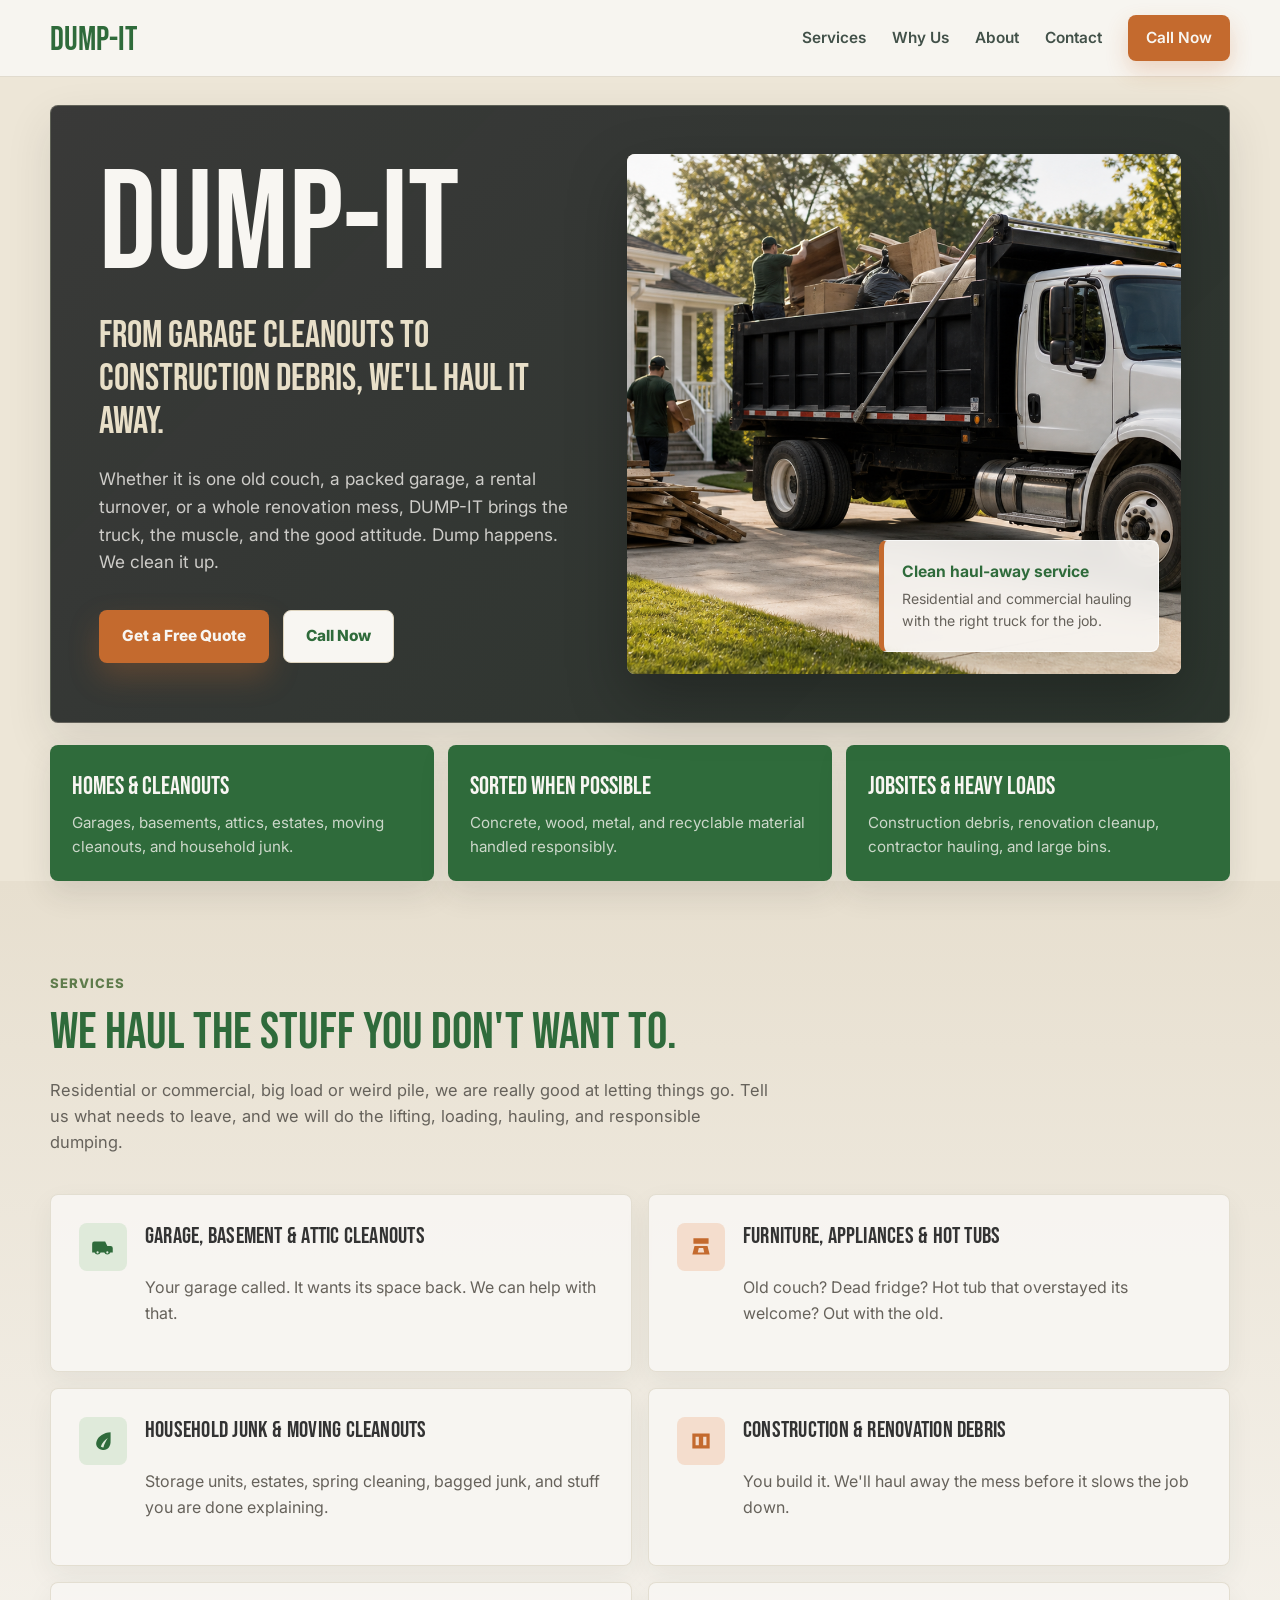
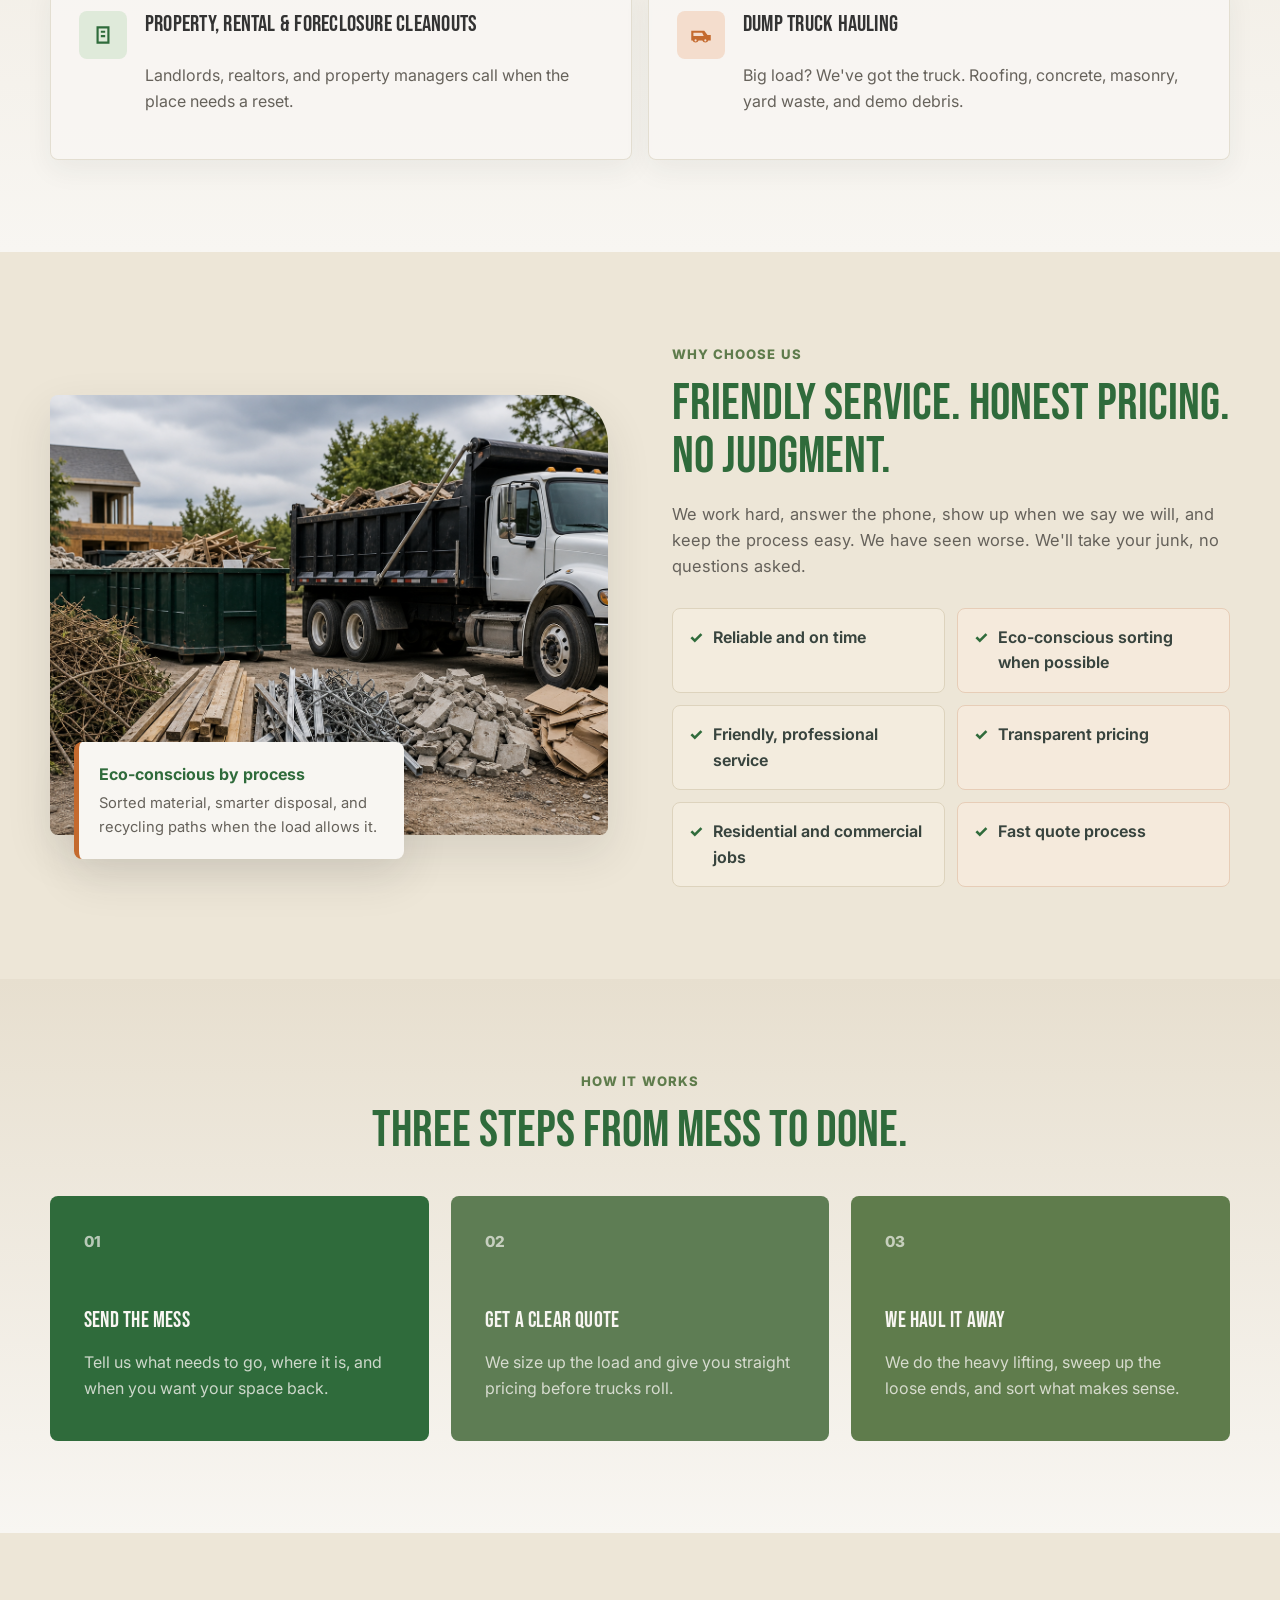
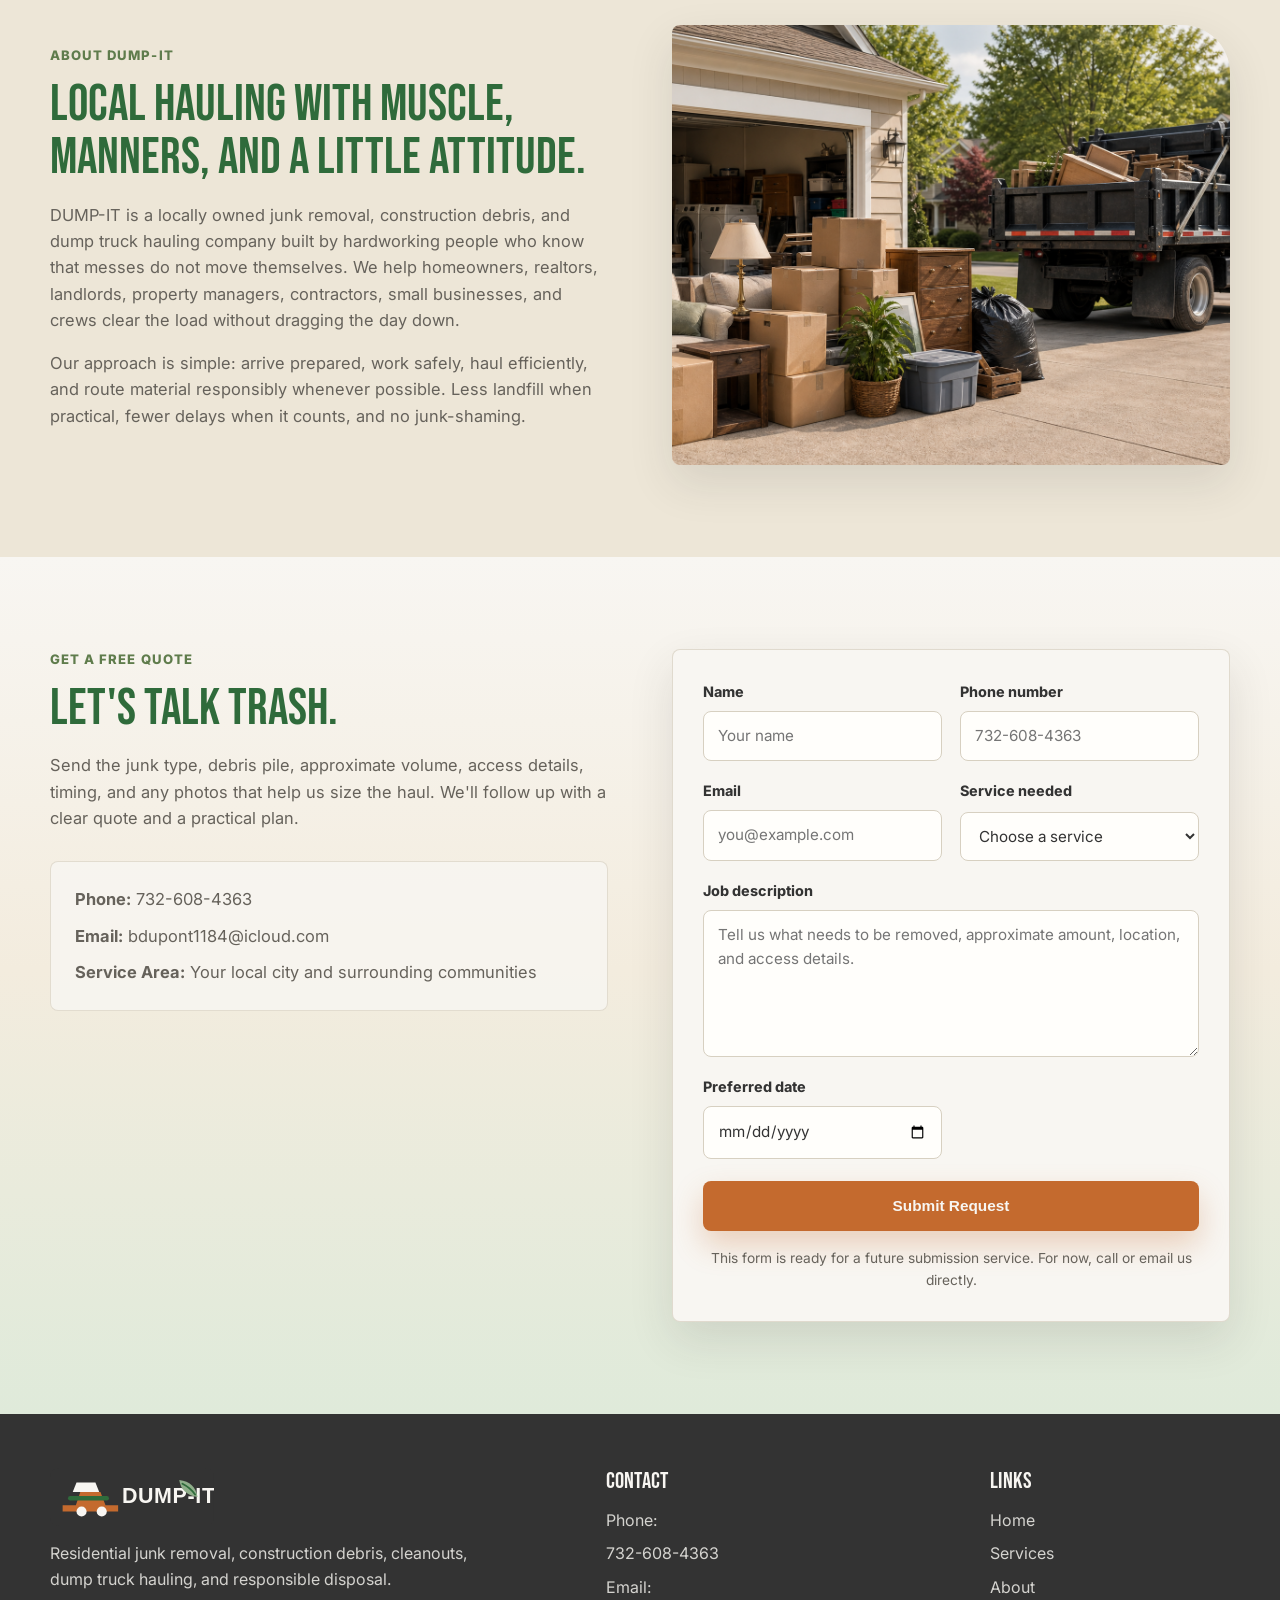
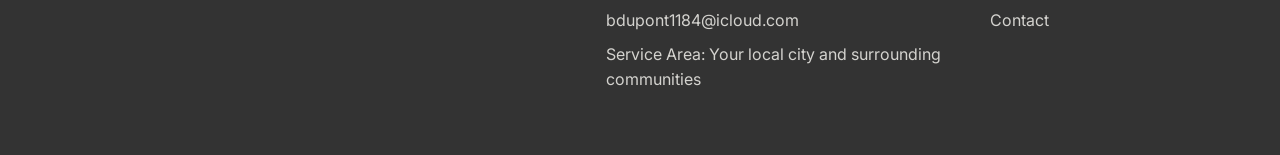
==== index.html @ 8272023e "Balance residential and contractor junk hauling" ====
<!DOCTYPE html>
<html lang="en">
  <head>
    <meta charset="UTF-8" />
    <meta name="viewport" content="width=device-width, initial-scale=1.0" />
    <meta
      name="description"
      content="DUMP-IT provides junk removal, construction debris hauling, demolition cleanup, dump truck service, large-bin support, and responsible disposal."
    />
    <title>DUMP-IT! | Junk Removal & Dump Truck Hauling</title>
    <link rel="preconnect" href="https://fonts.googleapis.com" />
    <link rel="preconnect" href="https://fonts.gstatic.com" crossorigin />
    <link
      href="https://fonts.googleapis.com/css2?family=Bebas+Neue&family=Inter:wght@400;500;600;700;800&display=swap"
      rel="stylesheet"
    />
    <link rel="stylesheet" href="styles.css" />
  </head>
  <body>
    <header class="site-header" id="home">
      <nav class="nav" aria-label="Primary navigation">
        <a class="brand" href="#home" aria-label="DUMP-IT home">
          <span>DUMP-IT</span>
        </a>

        <button class="nav-toggle" type="button" aria-label="Open menu" aria-expanded="false">
          <span></span>
          <span></span>
          <span></span>
        </button>

        <div class="nav-links" data-nav-links>
          <a href="#services">Services</a>
          <a href="#why-us">Why Us</a>
          <a href="#about">About</a>
          <a href="#contact">Contact</a>
          <a class="nav-call" href="tel:+17326084363">Call Now</a>
        </div>
      </nav>
    </header>

    <main>
      <section class="hero section-shell">
        <div class="hero-content">
          <h1>DUMP-IT</h1>
          <p class="hero-tagline">From garage cleanouts to construction debris, we'll haul it away.</p>
          <p class="hero-copy">
            Whether it is one old couch, a packed garage, a rental turnover, or a
            whole renovation mess, DUMP-IT brings the truck, the muscle, and the
            good attitude. Dump happens. We clean it up.
          </p>
          <div class="hero-actions" aria-label="Primary actions">
            <a class="button button-primary" href="#contact">Get a Free Quote</a>
            <a class="button button-secondary" href="tel:+17326084363">Call Now</a>
          </div>
        </div>

        <div class="hero-media" aria-label="DUMP-IT hauling service image">
          <img src="assets/hero-dump-truck.png" alt="Clean dump truck ready for local hauling service" />
          <div class="hero-note">
            <strong>Clean haul-away service</strong>
            <span>Residential and commercial hauling with the right truck for the job.</span>
          </div>
        </div>
      </section>

      <section class="contractor-strip" aria-label="Contractor-focused service highlights">
        <div class="section-shell contractor-grid">
          <div>
            <strong>Homes & cleanouts</strong>
            <span>Garages, basements, attics, estates, moving cleanouts, and household junk.</span>
          </div>
          <div>
            <strong>Sorted when possible</strong>
            <span>Concrete, wood, metal, and recyclable material handled responsibly.</span>
          </div>
          <div>
            <strong>Jobsites & heavy loads</strong>
            <span>Construction debris, renovation cleanup, contractor hauling, and large bins.</span>
          </div>
        </div>
      </section>

      <section class="section section-services" id="services">
        <div class="section-shell">
          <div class="section-heading">
            <span class="section-label">Services</span>
            <h2>We haul the stuff you don't want to.</h2>
            <p>
              Residential or commercial, big load or weird pile, we are really good
              at letting things go. Tell us what needs to leave, and we will do the
              lifting, loading, hauling, and responsible dumping.
            </p>
          </div>

          <div class="service-grid">
            <article class="service-card">
              <span class="icon-wrap" aria-hidden="true">
                <svg viewBox="0 0 24 24"><path d="M4 7h10l2 4h3a2 2 0 0 1 2 2v4h-2.2a3 3 0 0 1-5.6 0H9.8a3 3 0 0 1-5.6 0H2V9a2 2 0 0 1 2-2Zm2 10a1 1 0 1 0 2 0 1 1 0 0 0-2 0Zm9 0a1 1 0 1 0 2 0 1 1 0 0 0-2 0Z"/></svg>
              </span>
              <h3>Garage, Basement & Attic Cleanouts</h3>
              <p>Your garage called. It wants its space back. We can help with that.</p>
            </article>

            <article class="service-card">
              <span class="icon-wrap" aria-hidden="true">
                <svg viewBox="0 0 24 24"><path d="M5 4h14v5H5V4Zm1 7h12l2 8H4l2-8Zm4 2-1 4h6l-1-4h-4Z"/></svg>
              </span>
              <h3>Furniture, Appliances & Hot Tubs</h3>
              <p>Old couch? Dead fridge? Hot tub that overstayed its welcome? Out with the old.</p>
            </article>

            <article class="service-card">
              <span class="icon-wrap" aria-hidden="true">
                <svg viewBox="0 0 24 24"><path d="M19 4c-6.5.4-11 3.4-12.9 8.2C4.8 15.6 6.8 19 10.6 20c5.1 1.3 8.7-2.3 8.4-8.2-.1-2.7.2-5.2 0-7.8Zm-9 13c1.2-3.2 3.3-5.8 6.5-7.8-1.9 2.8-3.4 5.7-4.1 8.7-.9 0-1.7-.3-2.4-.9Z"/></svg>
              </span>
              <h3>Household Junk & Moving Cleanouts</h3>
              <p>Storage units, estates, spring cleaning, bagged junk, and stuff you are done explaining.</p>
            </article>

            <article class="service-card">
              <span class="icon-wrap" aria-hidden="true">
                <svg viewBox="0 0 24 24"><path d="M4 5h16v14H4V5Zm3 3v8h3V8H7Zm7 0v8h3V8h-3Z"/></svg>
              </span>
              <h3>Construction & Renovation Debris</h3>
              <p>You build it. We'll haul away the mess before it slows the job down.</p>
            </article>

            <article class="service-card">
              <span class="icon-wrap" aria-hidden="true">
                <svg viewBox="0 0 24 24"><path d="M6 4h12v16H6V4Zm2 2v12h8V6H8Zm2 2h4v2h-4V8Zm0 4h4v2h-4v-2Z"/></svg>
              </span>
              <h3>Property, Rental & Foreclosure Cleanouts</h3>
              <p>Landlords, realtors, and property managers call when the place needs a reset.</p>
            </article>

            <article class="service-card">
              <span class="icon-wrap" aria-hidden="true">
                <svg viewBox="0 0 24 24"><path d="M3 8h12l3 4h3v5h-2.2a3 3 0 0 1-5.6 0H9.8a3 3 0 0 1-5.6 0H3V8Zm3 9a1 1 0 1 0 2 0 1 1 0 0 0-2 0Zm9 0a1 1 0 1 0 2 0 1 1 0 0 0-2 0ZM5 10v3h9.5l-1.4-3H5Z"/></svg>
              </span>
              <h3>Dump Truck Hauling</h3>
              <p>Big load? We've got the truck. Roofing, concrete, masonry, yard waste, and demo debris.</p>
            </article>
          </div>
        </div>
      </section>

      <section class="section section-split" id="why-us">
        <div class="section-shell split-grid">
          <div class="image-stack">
            <img src="assets/eco-hauling.png" alt="Sorted junk and construction debris ready for responsible hauling" />
            <div class="stack-card">
              <strong>Eco-conscious by process</strong>
              <span>Sorted material, smarter disposal, and recycling paths when the load allows it.</span>
            </div>
          </div>

          <div class="split-content">
            <span class="section-label">Why Choose Us</span>
            <h2>Friendly service. Honest pricing. No judgment.</h2>
            <p>
              We work hard, answer the phone, show up when we say we will, and
              keep the process easy. We have seen worse. We'll take your junk,
              no questions asked.
            </p>
            <div class="benefit-list">
              <div><span aria-hidden="true">&#10003;</span> Reliable and on time</div>
              <div><span aria-hidden="true">&#10003;</span> Eco-conscious sorting when possible</div>
              <div><span aria-hidden="true">&#10003;</span> Friendly, professional service</div>
              <div><span aria-hidden="true">&#10003;</span> Transparent pricing</div>
              <div><span aria-hidden="true">&#10003;</span> Residential and commercial jobs</div>
              <div><span aria-hidden="true">&#10003;</span> Fast quote process</div>
            </div>
          </div>
        </div>
      </section>

      <section class="section section-process">
        <div class="section-shell">
          <div class="section-heading compact">
            <span class="section-label">How It Works</span>
            <h2>Three steps from mess to done.</h2>
          </div>

          <div class="process-grid">
            <article class="process-step">
              <span>01</span>
              <h3>Send the mess</h3>
              <p>Tell us what needs to go, where it is, and when you want your space back.</p>
            </article>
            <article class="process-step">
              <span>02</span>
              <h3>Get a clear quote</h3>
              <p>We size up the load and give you straight pricing before trucks roll.</p>
            </article>
            <article class="process-step">
              <span>03</span>
              <h3>We haul it away</h3>
              <p>We do the heavy lifting, sweep up the loose ends, and sort what makes sense.</p>
            </article>
          </div>
        </div>
      </section>

      <section class="section section-about" id="about">
        <div class="section-shell about-grid">
          <div class="about-copy">
            <span class="section-label">About DUMP-IT</span>
            <h2>Local hauling with muscle, manners, and a little attitude.</h2>
            <p>
              DUMP-IT is a locally owned junk removal, construction debris, and
              dump truck hauling company built by hardworking people who know that
              messes do not move themselves. We help homeowners, realtors, landlords,
              property managers, contractors, small businesses, and crews clear the
              load without dragging the day down.
            </p>
            <p>
              Our approach is simple: arrive prepared, work safely, haul efficiently,
              and route material responsibly whenever possible. Less landfill when
              practical, fewer delays when it counts, and no junk-shaming.
            </p>
          </div>
          <div class="about-media">
            <img src="assets/cleanout-service.png" alt="Large bins and a dump truck staged for cleanout hauling" />
          </div>
        </div>
      </section>

      <section class="section section-contact" id="contact">
        <div class="section-shell contact-grid">
          <div class="contact-intro">
            <span class="section-label">Get a Free Quote</span>
            <h2>Let's talk trash.</h2>
            <p>
              Send the junk type, debris pile, approximate volume, access details,
              timing, and any photos that help us size the haul. We'll follow up
              with a clear quote and a practical plan.
            </p>
            <div class="contact-details">
              <p><strong>Phone:</strong> <a href="tel:+17326084363">732-608-4363</a></p>
              <p><strong>Email:</strong> <a href="mailto:bdupont1184@icloud.com">bdupont1184@icloud.com</a></p>
              <p><strong>Service Area:</strong> Your local city and surrounding communities</p>
            </div>
          </div>

          <form class="quote-form" action="#" method="post">
            <div class="form-row">
              <label for="name">Name</label>
              <input id="name" name="name" type="text" placeholder="Your name" required />
            </div>
            <div class="form-row">
              <label for="phone">Phone number</label>
              <input id="phone" name="phone" type="tel" placeholder="732-608-4363" required />
            </div>
            <div class="form-row">
              <label for="email">Email</label>
              <input id="email" name="email" type="email" placeholder="you@example.com" />
            </div>
            <div class="form-row">
              <label for="service">Service needed</label>
              <select id="service" name="service" required>
                <option value="">Choose a service</option>
                <option>Garage, Basement & Attic Cleanouts</option>
                <option>Furniture, Appliance & Hot Tub Removal</option>
                <option>General Household Junk</option>
                <option>Construction Debris Hauling</option>
                <option>Demolition Debris</option>
                <option>Property or Rental Cleanout</option>
                <option>Yard Waste Removal</option>
                <option>Dump Truck Hauling</option>
              </select>
            </div>
            <div class="form-row full">
              <label for="description">Job description</label>
              <textarea
                id="description"
                name="description"
                rows="5"
                placeholder="Tell us what needs to be removed, approximate amount, location, and access details."
              ></textarea>
            </div>
            <div class="form-row">
              <label for="date">Preferred date</label>
              <input id="date" name="date" type="date" />
            </div>
            <button class="button button-primary form-submit" type="submit">Submit Request</button>
            <p class="form-note">This form is ready for a future submission service. For now, call or email us directly.</p>
          </form>
        </div>
      </section>
    </main>

    <footer class="footer">
      <div class="section-shell footer-grid">
        <div>
          <a class="brand footer-brand" href="#home">
            <img class="brand-logo" src="assets/dump-it-logo.svg" alt="DUMP-IT" />
          </a>
          <p>Residential junk removal, construction debris, cleanouts, dump truck hauling, and responsible disposal.</p>
        </div>
        <div>
          <h3>Contact</h3>
          <p>Phone: <a href="tel:+17326084363">732-608-4363</a></p>
          <p>Email: <a href="mailto:bdupont1184@icloud.com">bdupont1184@icloud.com</a></p>
          <p>Service Area: Your local city and surrounding communities</p>
        </div>
        <div>
          <h3>Links</h3>
          <a href="#home">Home</a>
          <a href="#services">Services</a>
          <a href="#about">About</a>
          <a href="#contact">Contact</a>
        </div>
      </div>
    </footer>

    <script src="script.js"></script>
  </body>
</html>
---- styles.css ----
:root {
  --forest: #2F6B3B;
  --sage: #8FAE8A;
  --sage-soft: #dfeada;
  --moss: #5f7c4c;
  --sand: #E8DFC8;
  --sand-soft: #f3ecde;
  --cream: #F8F6F2;
  --orange: #C46A2E;
  --orange-dark: #9f4f1f;
  --charcoal: #333333;
  --muted: #66625b;
  --line: #ddd3bd;
  --shadow: 0 18px 45px rgba(51, 51, 51, 0.12);
  --radius: 8px;
  --max-width: 1180px;
}

* {
  box-sizing: border-box;
}

html {
  scroll-behavior: smooth;
}

body {
  margin: 0;
  color: var(--charcoal);
  background: #ede6d7;
  font-family: "Inter", Arial, sans-serif;
  line-height: 1.6;
  overflow-x: hidden;
}

img {
  display: block;
  max-width: 100%;
}

a {
  color: inherit;
  text-decoration: none;
}

.site-header {
  position: sticky;
  top: 0;
  z-index: 20;
  background: rgba(248, 246, 242, 0.94);
  border-bottom: 1px solid rgba(222, 216, 202, 0.9);
  backdrop-filter: blur(16px);
}

.nav,
.section-shell {
  width: min(var(--max-width), calc(100% - 40px));
  margin: 0 auto;
}

.nav {
  min-height: 76px;
  display: flex;
  align-items: center;
  justify-content: space-between;
  gap: 24px;
}

.brand {
  display: inline-flex;
  align-items: center;
  gap: 10px;
  color: var(--forest);
  font-family: "Bebas Neue", "Arial Narrow", Arial, sans-serif;
  font-size: 2.15rem;
  font-weight: 400;
  letter-spacing: 0;
}

.brand span {
  display: inline-block;
  padding-top: 3px;
}

.brand-logo {
  width: 152px;
  height: auto;
  display: block;
  filter: drop-shadow(0 10px 18px rgba(31, 75, 53, 0.16));
}

.nav-links {
  display: flex;
  align-items: center;
  gap: 26px;
  color: #425149;
  font-size: 0.96rem;
  font-weight: 600;
}

.nav-links a {
  transition: color 180ms ease;
}

.nav-links a:hover {
  color: var(--forest);
}

.nav-call {
  padding: 11px 18px;
  color: var(--cream) !important;
  background: var(--orange);
  border-radius: var(--radius);
  box-shadow: 0 10px 22px rgba(196, 106, 46, 0.24);
}

.nav-toggle {
  display: none;
  width: 42px;
  height: 42px;
  border: 1px solid var(--line);
  border-radius: var(--radius);
  background: var(--cream);
}

.nav-toggle span {
  display: block;
  width: 18px;
  height: 2px;
  margin: 4px auto;
  background: var(--forest);
}

.hero {
  display: grid;
  grid-template-columns: 0.92fr 1.08fr;
  align-items: center;
  gap: 56px;
  width: min(var(--max-width), calc(100% - 40px));
  margin: 28px auto 0;
  padding: 48px;
  color: var(--cream);
  background:
    linear-gradient(135deg, rgba(51, 51, 51, 0.97), rgba(35, 46, 38, 0.96)),
    repeating-linear-gradient(45deg, rgba(248, 246, 242, 0.04) 0 1px, transparent 1px 14px);
  border: 1px solid rgba(232, 223, 200, 0.24);
  border-radius: 8px;
  box-shadow: var(--shadow);
}

.hero-content h1 {
  margin: 0;
  color: var(--cream);
  font-size: clamp(4rem, 11vw, 8.8rem);
  line-height: 0.86;
  font-family: "Bebas Neue", "Arial Narrow", Arial, sans-serif;
  font-weight: 400;
  letter-spacing: 0;
}

.hero-content,
.split-content,
.about-copy,
.contact-intro {
  min-width: 0;
}

.hero-tagline {
  margin: 28px 0 0;
  max-width: 560px;
  color: var(--sand);
  font-size: clamp(1.55rem, 3vw, 2.45rem);
  line-height: 1.12;
  font-family: "Bebas Neue", "Arial Narrow", Arial, sans-serif;
  font-weight: 400;
}

.hero-copy {
  max-width: 620px;
  margin: 22px 0 0;
  color: rgba(248, 246, 242, 0.78);
  font-size: 1.08rem;
}

.hero-actions {
  display: flex;
  flex-wrap: wrap;
  gap: 14px;
  margin-top: 34px;
}

.button {
  display: inline-flex;
  min-height: 50px;
  align-items: center;
  justify-content: center;
  border: 1px solid transparent;
  border-radius: var(--radius);
  padding: 13px 22px;
  font-size: 0.96rem;
  font-weight: 800;
  transition: transform 180ms ease, box-shadow 180ms ease, background 180ms ease, border-color 180ms ease;
}

.button:hover {
  transform: translateY(-2px);
}

.button-primary {
  color: var(--cream);
  background: var(--orange);
  box-shadow: 0 14px 30px rgba(196, 106, 46, 0.28);
}

.button-primary:hover {
  background: var(--orange-dark);
  box-shadow: 0 18px 36px rgba(196, 106, 46, 0.34);
}

.button-secondary {
  color: var(--forest);
  background: var(--cream);
  border-color: var(--line);
}

.button-secondary:hover {
  background: var(--sage-soft);
  border-color: var(--sage);
}

.hero-media {
  position: relative;
  min-height: 520px;
  overflow: hidden;
  border-radius: 8px;
  background: var(--sand);
  box-shadow: 0 24px 60px rgba(0, 0, 0, 0.26);
}

.hero-media img {
  width: 100%;
  height: 100%;
  min-height: 520px;
  object-fit: cover;
}

.hero-note {
  position: absolute;
  right: 22px;
  bottom: 22px;
  width: min(280px, calc(100% - 44px));
  padding: 18px;
  color: var(--charcoal);
  background: rgba(248, 246, 242, 0.92);
  border: 1px solid rgba(255, 255, 255, 0.68);
  border-left: 5px solid var(--orange);
  border-radius: var(--radius);
  box-shadow: 0 16px 34px rgba(31, 75, 53, 0.16);
  backdrop-filter: blur(14px);
}

.contractor-strip {
  padding: 22px 0 0;
}

.contractor-grid {
  display: grid;
  grid-template-columns: repeat(3, 1fr);
  gap: 14px;
}

.contractor-grid div {
  min-height: 112px;
  padding: 22px;
  background: var(--forest);
  border-radius: var(--radius);
  box-shadow: 0 12px 30px rgba(51, 51, 51, 0.12);
}

.contractor-grid strong,
.contractor-grid span {
  display: block;
}

.contractor-grid strong {
  color: var(--cream);
  font-family: "Bebas Neue", "Arial Narrow", Arial, sans-serif;
  font-size: 1.55rem;
  font-weight: 400;
}

.contractor-grid span {
  margin-top: 4px;
  color: rgba(248, 246, 242, 0.78);
  font-size: 0.95rem;
}

.hero-note strong,
.hero-note span {
  display: block;
}

.hero-note strong {
  color: var(--forest);
  font-size: 0.98rem;
}

.hero-note span {
  margin-top: 4px;
  color: var(--muted);
  font-size: 0.88rem;
}

.section {
  padding: 92px 0;
}

.section-services,
.section-process {
  background: linear-gradient(180deg, #e7dfcf 0%, var(--cream) 100%);
}

.section-heading {
  max-width: 720px;
  margin-bottom: 38px;
}

.section-heading.compact {
  text-align: center;
  margin-inline: auto;
}

.section-label {
  display: block;
  margin-bottom: 12px;
  color: var(--moss);
  font-size: 0.82rem;
  font-weight: 800;
  letter-spacing: 0.08em;
  text-transform: uppercase;
}

h2 {
  margin: 0;
  color: var(--forest);
  font-size: clamp(2rem, 4vw, 3.7rem);
  line-height: 1.05;
  font-family: "Bebas Neue", "Arial Narrow", Arial, sans-serif;
  font-weight: 400;
  letter-spacing: 0;
}

h3 {
  margin: 0;
  color: var(--charcoal);
  line-height: 1.2;
  font-family: "Bebas Neue", "Arial Narrow", Arial, sans-serif;
  font-size: 1.45rem;
  font-weight: 400;
  letter-spacing: 0.01em;
}

.section-heading p,
.split-content p,
.about-copy p,
.contact-intro p {
  color: var(--muted);
  font-size: 1.03rem;
}

.service-grid {
  display: grid;
  grid-template-columns: repeat(2, 1fr);
  gap: 16px;
}

.service-card {
  min-height: 178px;
  padding: 28px;
  display: grid;
  grid-template-columns: auto 1fr;
  align-items: start;
  column-gap: 18px;
  background: rgba(248, 246, 242, 0.92);
  border: 1px solid rgba(222, 216, 202, 0.82);
  border-radius: var(--radius);
  box-shadow: 0 10px 28px rgba(39, 48, 43, 0.06);
  transition: transform 180ms ease, box-shadow 180ms ease, border-color 180ms ease;
}

.service-card:hover {
  transform: translateY(-5px);
  border-color: rgba(196, 106, 46, 0.4);
  box-shadow: 0 20px 42px rgba(51, 51, 51, 0.1), 0 10px 24px rgba(196, 106, 46, 0.12);
}

.icon-wrap {
  width: 48px;
  height: 48px;
  display: grid;
  place-items: center;
  margin-bottom: 22px;
  color: var(--forest);
  background: var(--sage-soft);
  border-radius: var(--radius);
}

.service-card .icon-wrap {
  grid-row: span 2;
  margin-bottom: 0;
}

.service-card:nth-child(even) .icon-wrap {
  color: var(--orange);
  background: #f4ddcd;
}

.icon-wrap svg {
  width: 26px;
  height: 26px;
  fill: currentColor;
}

.service-card p,
.process-step p {
  color: var(--muted);
  margin-bottom: 0;
}

.service-card p {
  grid-column: 2;
  margin-top: 8px;
}

.split-grid,
.about-grid,
.contact-grid {
  display: grid;
  grid-template-columns: 1fr 1fr;
  align-items: center;
  gap: 64px;
}

.image-stack {
  position: relative;
}

.image-stack img,
.about-media img {
  width: 100%;
  min-height: 440px;
  object-fit: cover;
  border-radius: 8px 48px 8px 8px;
  box-shadow: var(--shadow);
}

.stack-card {
  position: absolute;
  left: 24px;
  bottom: -24px;
  width: min(330px, calc(100% - 48px));
  padding: 20px;
  background: var(--cream);
  border-left: 5px solid var(--orange);
  border-radius: var(--radius);
  box-shadow: var(--shadow);
}

.stack-card strong,
.stack-card span {
  display: block;
}

.stack-card strong {
  color: var(--forest);
}

.stack-card span {
  margin-top: 5px;
  color: var(--muted);
  font-size: 0.92rem;
}

.benefit-list {
  display: grid;
  grid-template-columns: repeat(2, minmax(0, 1fr));
  gap: 12px;
  margin-top: 28px;
}

.benefit-list div {
  display: flex;
  align-items: flex-start;
  gap: 10px;
  min-height: 58px;
  padding: 16px;
  background: var(--sand-soft);
  border: 1px solid var(--line);
  border-radius: var(--radius);
  color: #38443e;
  font-weight: 650;
}

.benefit-list div:nth-child(even) {
  background: #f5eadc;
  border-color: #e7cdb7;
}

.benefit-list span {
  color: var(--forest);
  font-weight: 800;
}

.process-grid {
  display: grid;
  grid-template-columns: repeat(3, 1fr);
  gap: 22px;
  counter-reset: steps;
}

.process-step {
  position: relative;
  overflow: hidden;
  min-height: 245px;
  padding: 34px;
  background: var(--forest);
  border-radius: var(--radius);
  color: var(--cream);
}

.process-step:nth-child(2) {
  background: #5e7d54;
}

.process-step:nth-child(3) {
  background: var(--moss);
}

.process-step span {
  display: block;
  margin-bottom: 54px;
  color: rgba(248, 246, 242, 0.68);
  font-size: 0.95rem;
  font-weight: 800;
}

.process-step h3 {
  color: var(--cream);
  font-size: 1.35rem;
}

.process-step p {
  color: rgba(248, 246, 242, 0.78);
}

.about-grid {
  align-items: stretch;
}

.about-media {
  position: relative;
}

.about-copy {
  align-self: center;
}

.about-copy p {
  max-width: 610px;
}

.section-contact {
  background: linear-gradient(180deg, var(--cream) 0%, var(--sand-soft) 48%, var(--sage-soft) 100%);
}

.contact-grid {
  align-items: start;
}

.contact-details {
  margin-top: 30px;
  padding: 24px;
  background: rgba(248, 246, 242, 0.78);
  border: 1px solid rgba(222, 216, 202, 0.85);
  border-radius: var(--radius);
}

.contact-details p {
  margin: 0 0 10px;
}

.contact-details p:last-child {
  margin-bottom: 0;
}

.quote-form {
  display: grid;
  grid-template-columns: repeat(2, 1fr);
  gap: 18px;
  padding: 30px;
  background: var(--cream);
  border: 1px solid rgba(222, 216, 202, 0.9);
  border-radius: var(--radius);
  box-shadow: var(--shadow);
}

.form-row {
  display: grid;
  gap: 8px;
}

.form-row.full,
.form-submit,
.form-note {
  grid-column: 1 / -1;
}

label {
  color: var(--charcoal);
  font-size: 0.9rem;
  font-weight: 750;
}

input,
select,
textarea {
  width: 100%;
  min-height: 48px;
  border: 1px solid #d7d0c1;
  border-radius: var(--radius);
  padding: 12px 14px;
  color: var(--charcoal);
  background: #fffefb;
  font: inherit;
  font-size: 0.95rem;
  outline: none;
  transition: border-color 160ms ease, box-shadow 160ms ease;
}

textarea {
  resize: vertical;
}

input:focus,
select:focus,
textarea:focus {
  border-color: var(--orange);
  box-shadow: 0 0 0 4px rgba(196, 106, 46, 0.2);
}

.form-submit {
  width: 100%;
  margin-top: 4px;
  cursor: pointer;
}

.form-note {
  margin: -2px 0 0;
  color: var(--muted);
  font-size: 0.86rem;
  text-align: center;
}

.footer {
  padding: 54px 0;
  color: rgba(248, 246, 242, 0.82);
  background: var(--charcoal);
}

.footer-grid {
  display: grid;
  grid-template-columns: 1.5fr 1fr 0.7fr;
  gap: 42px;
}

.footer-brand {
  color: var(--cream);
}

.footer .brand-logo {
  width: 164px;
  filter: none;
}

.footer h3 {
  color: var(--cream);
  margin-bottom: 12px;
}

.footer p {
  max-width: 440px;
  margin: 8px 0;
}

.footer a:not(.brand) {
  display: block;
  margin: 8px 0;
  color: rgba(248, 246, 242, 0.82);
}

.footer a:hover {
  color: var(--cream);
}

@media (max-width: 960px) {
  .hero,
  .split-grid,
  .about-grid,
  .contact-grid {
    grid-template-columns: 1fr;
  }

  .hero {
    gap: 34px;
    padding: 38px;
  }

  .hero-media,
  .hero-media img {
    min-height: 430px;
  }

  .service-grid,
  .process-grid,
  .contractor-grid,
  .footer-grid {
    grid-template-columns: 1fr 1fr;
  }

  .contact-intro {
    max-width: 680px;
  }
}

@media (max-width: 760px) {
  .nav,
  .section-shell {
    width: min(100% - 28px, var(--max-width));
  }

  .nav {
    min-height: 66px;
  }

  .nav-toggle {
    display: block;
  }

  .nav-links {
    position: absolute;
    top: 66px;
    left: 14px;
    right: 14px;
    display: none;
    flex-direction: column;
    align-items: stretch;
    gap: 0;
    padding: 12px;
    background: var(--cream);
    border: 1px solid var(--line);
    border-radius: var(--radius);
    box-shadow: var(--shadow);
  }

  .nav-links.is-open {
    display: flex;
  }

  .nav-links a {
    padding: 13px 12px;
  }

  .nav-call {
    margin-top: 6px;
    text-align: center;
  }

  .hero {
    width: min(100% - 28px, var(--max-width));
    padding: 30px 22px 32px;
  }

  .hero-content h1 {
    font-size: clamp(2.85rem, 15.5vw, 4rem);
  }

  .hero-copy {
    max-width: 100%;
    font-size: 1rem;
    overflow-wrap: break-word;
  }

  .hero-media,
  .hero-media img,
  .image-stack img,
  .about-media img {
    min-height: 320px;
  }

  .hero-note {
    position: static;
    width: auto;
    margin: 14px;
  }

  .section {
    padding: 66px 0;
  }

  .section-heading {
    margin-bottom: 28px;
  }

  .service-grid,
  .process-grid,
  .benefit-list,
  .contractor-grid,
  .footer-grid,
  .quote-form {
    grid-template-columns: 1fr;
  }

  .quote-form {
    padding: 22px;
  }

  .stack-card {
    position: static;
    width: auto;
    margin: 14px 0 0;
  }
}

@media (max-width: 480px) {
  .brand {
    font-size: 1.82rem;
  }

  .brand-logo {
    width: 126px;
  }

  .hero-actions {
    flex-direction: column;
  }

  .button {
    width: 100%;
  }

  .service-card,
  .process-step {
    padding: 24px;
  }

  .service-card {
    grid-template-columns: 1fr;
  }

  .service-card .icon-wrap,
  .service-card p {
    grid-column: 1;
  }
}

@media (prefers-reduced-motion: reduce) {
  *,
  *::before,
  *::after {
    scroll-behavior: auto !important;
    transition: none !important;
  }
}
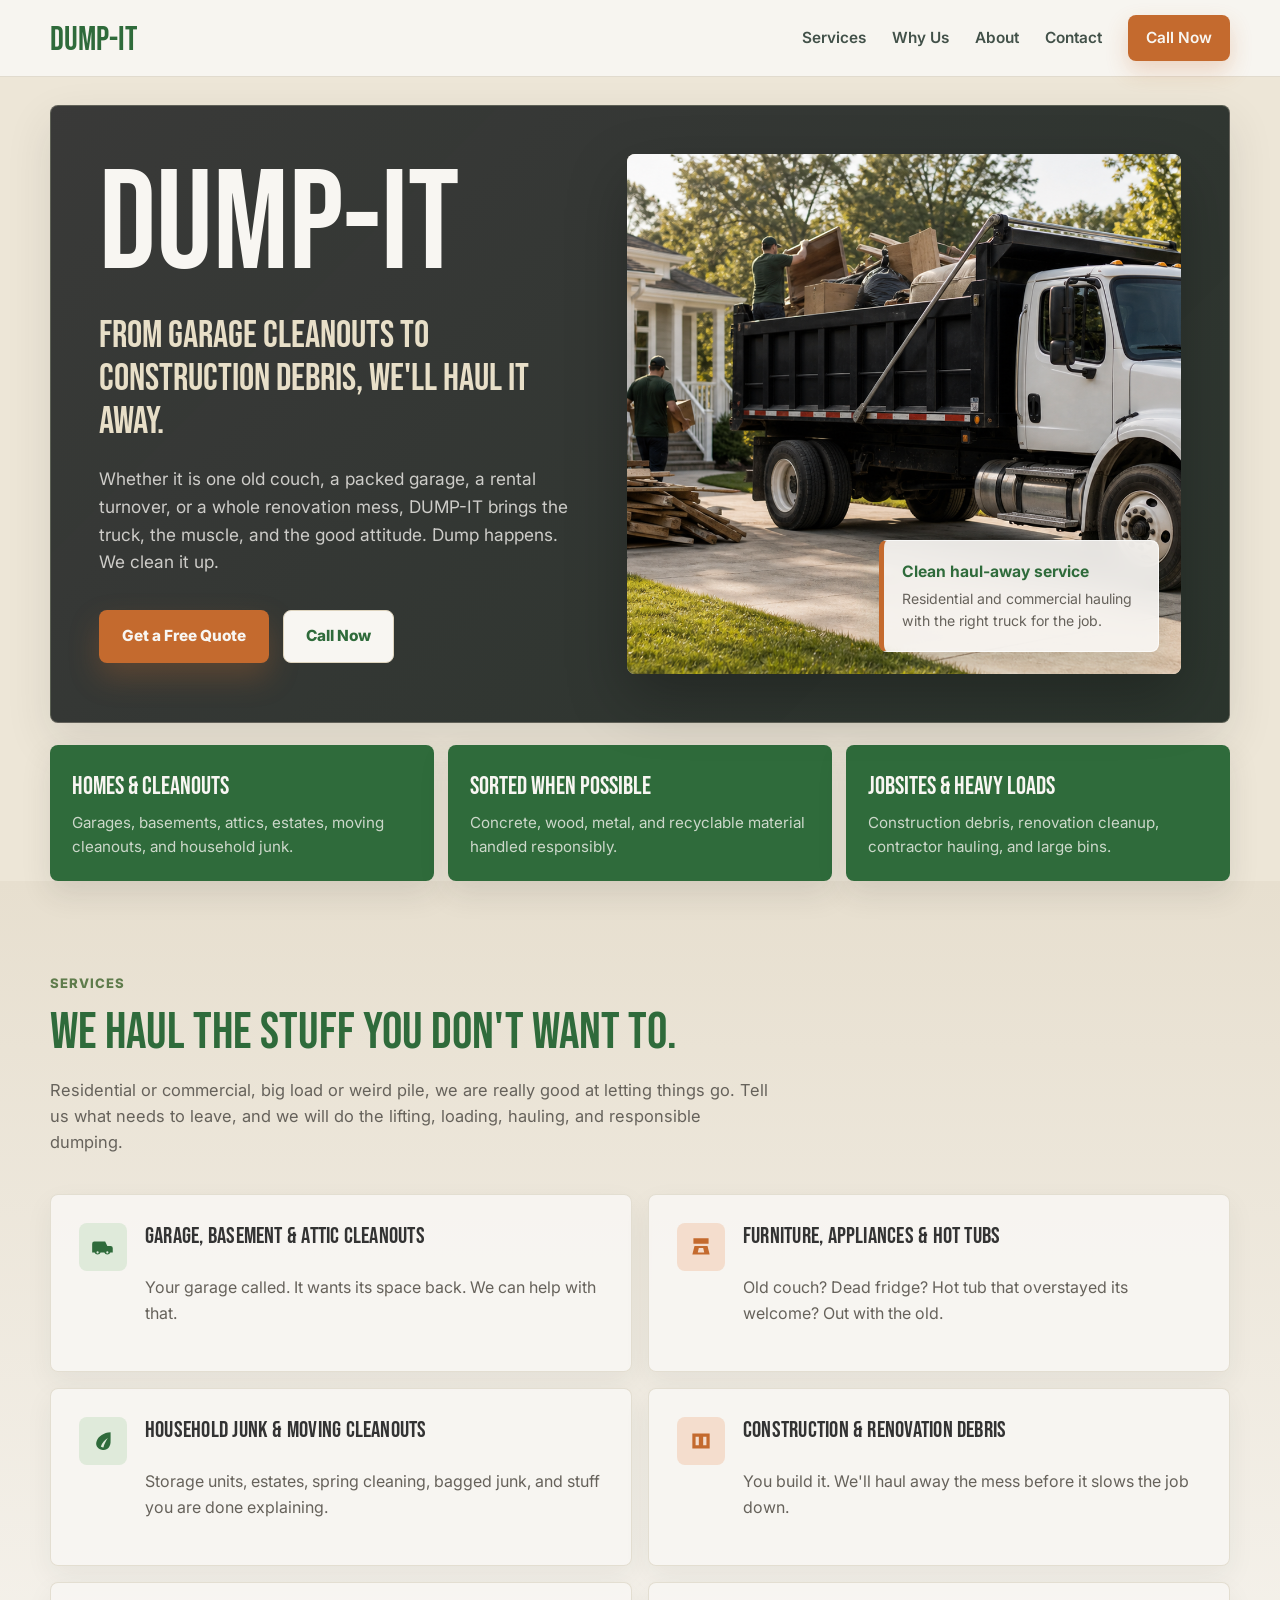
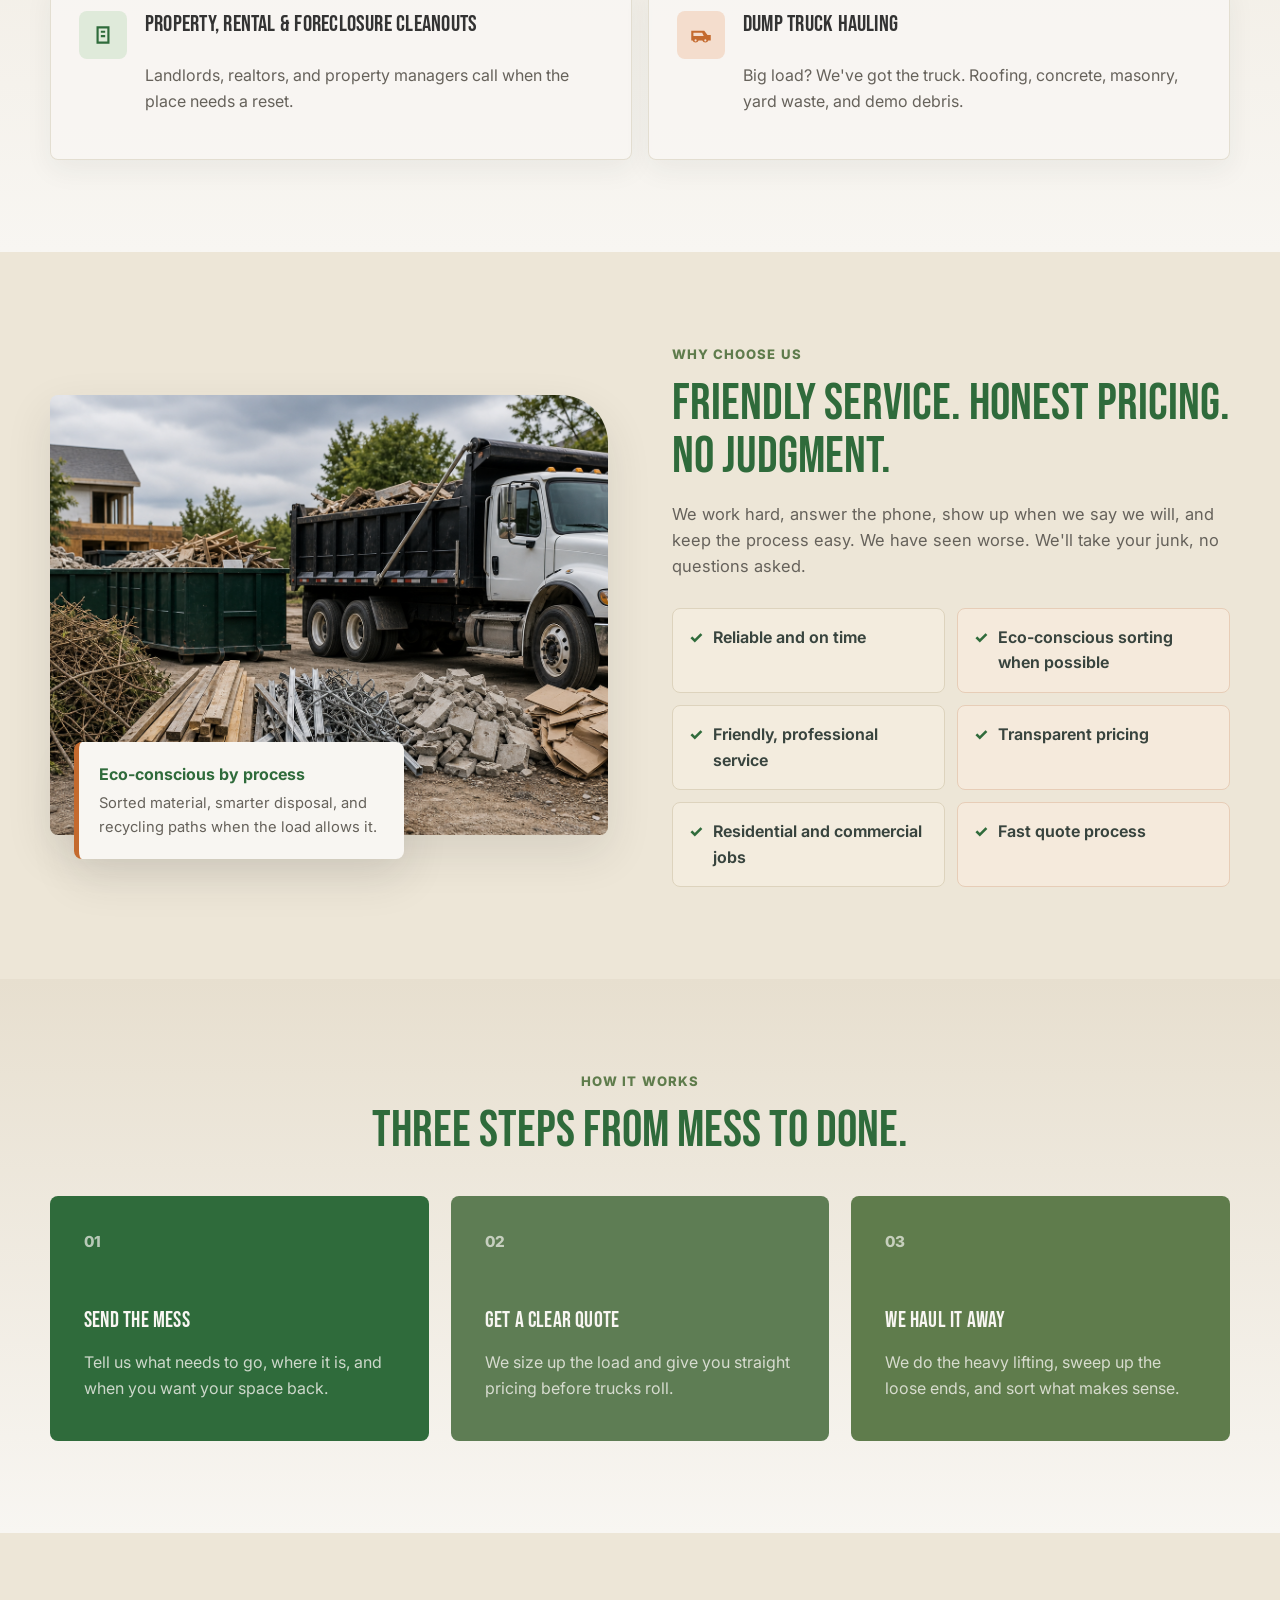
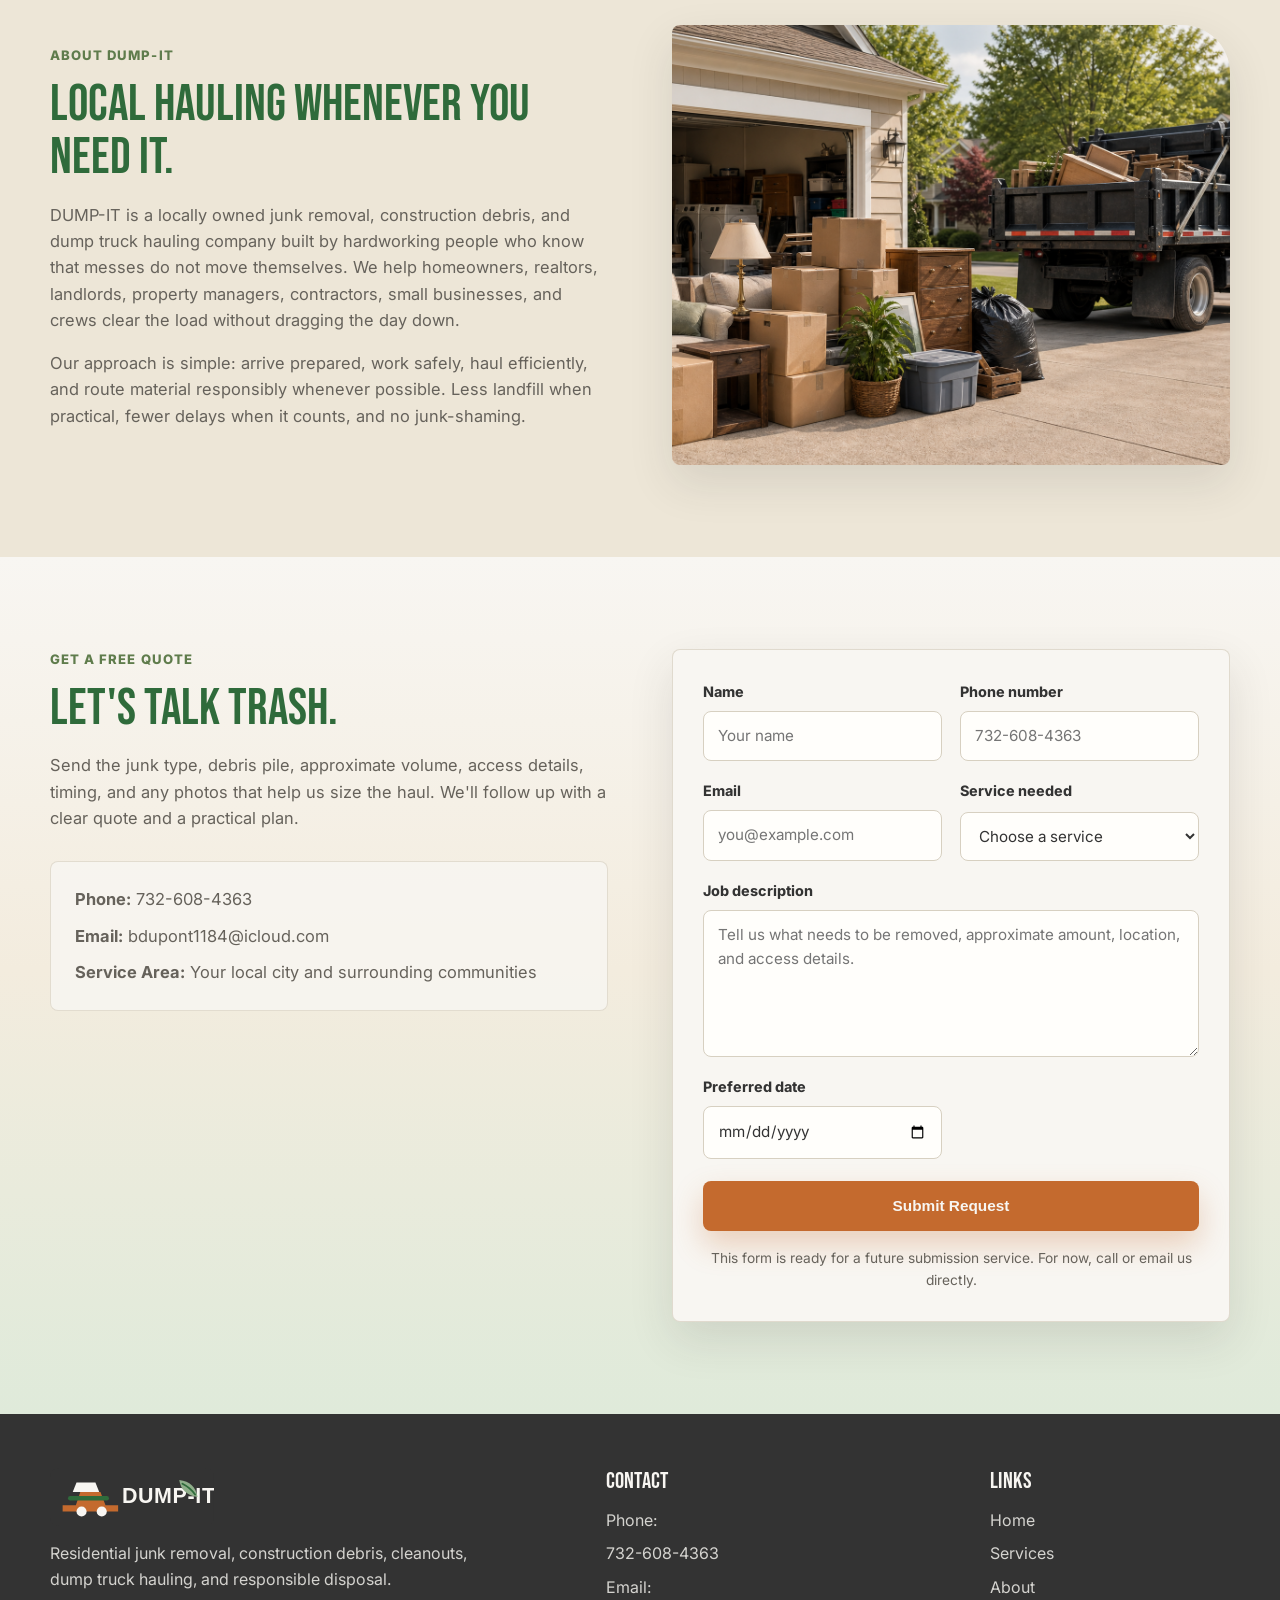
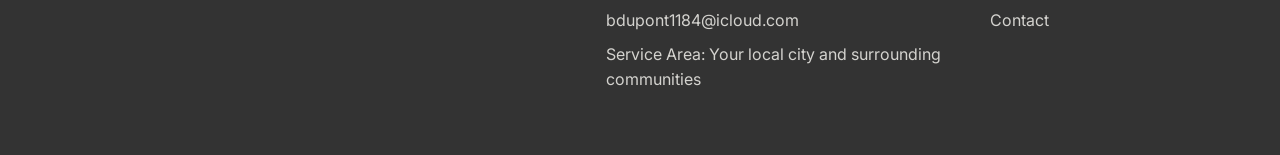
==== commit 5b68ca68: "rephrased header" ====
--- a/index.html
+++ b/index.html
@@ -206,7 +206,7 @@
         <div class="section-shell about-grid">
           <div class="about-copy">
             <span class="section-label">About DUMP-IT</span>
-            <h2>Local hauling with muscle, manners, and a little attitude.</h2>
+            <h2>Local hauling whenever you need it.</h2>
             <p>
               DUMP-IT is a locally owned junk removal, construction debris, and
               dump truck hauling company built by hardworking people who know that
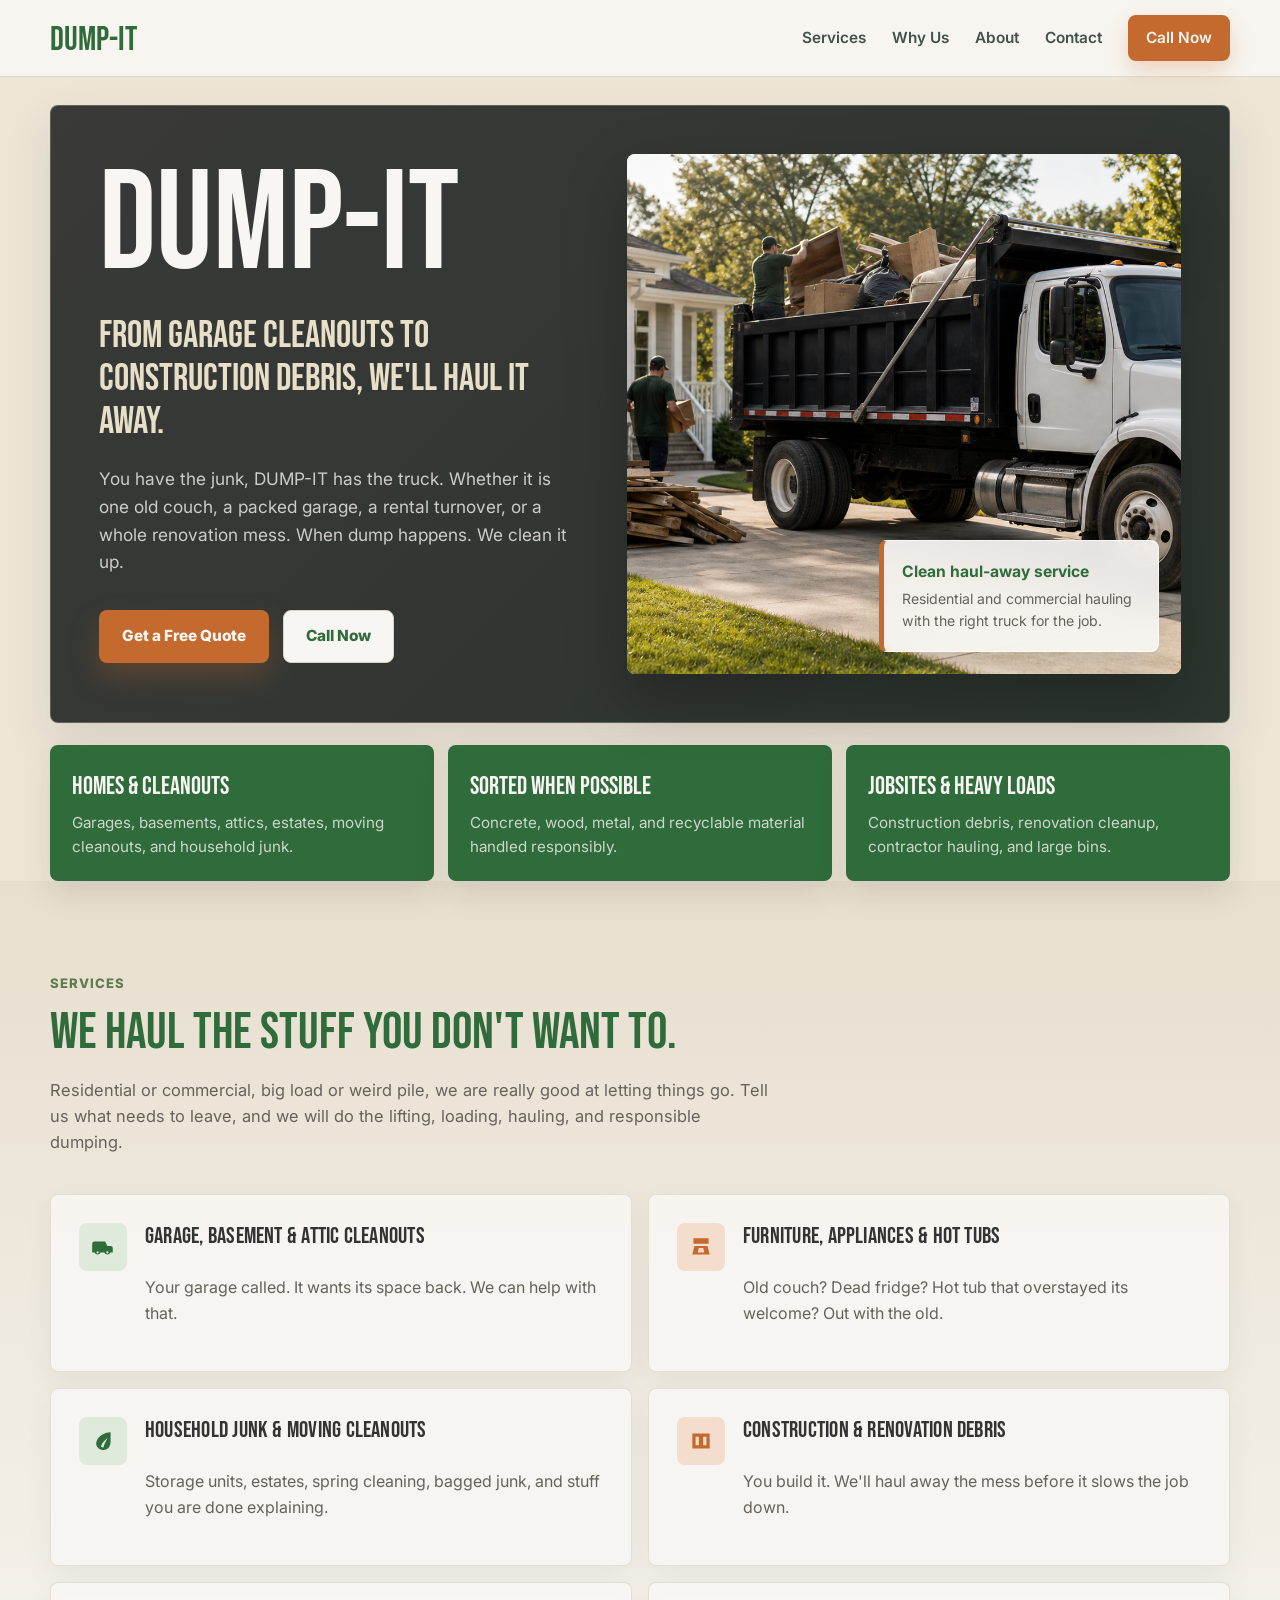
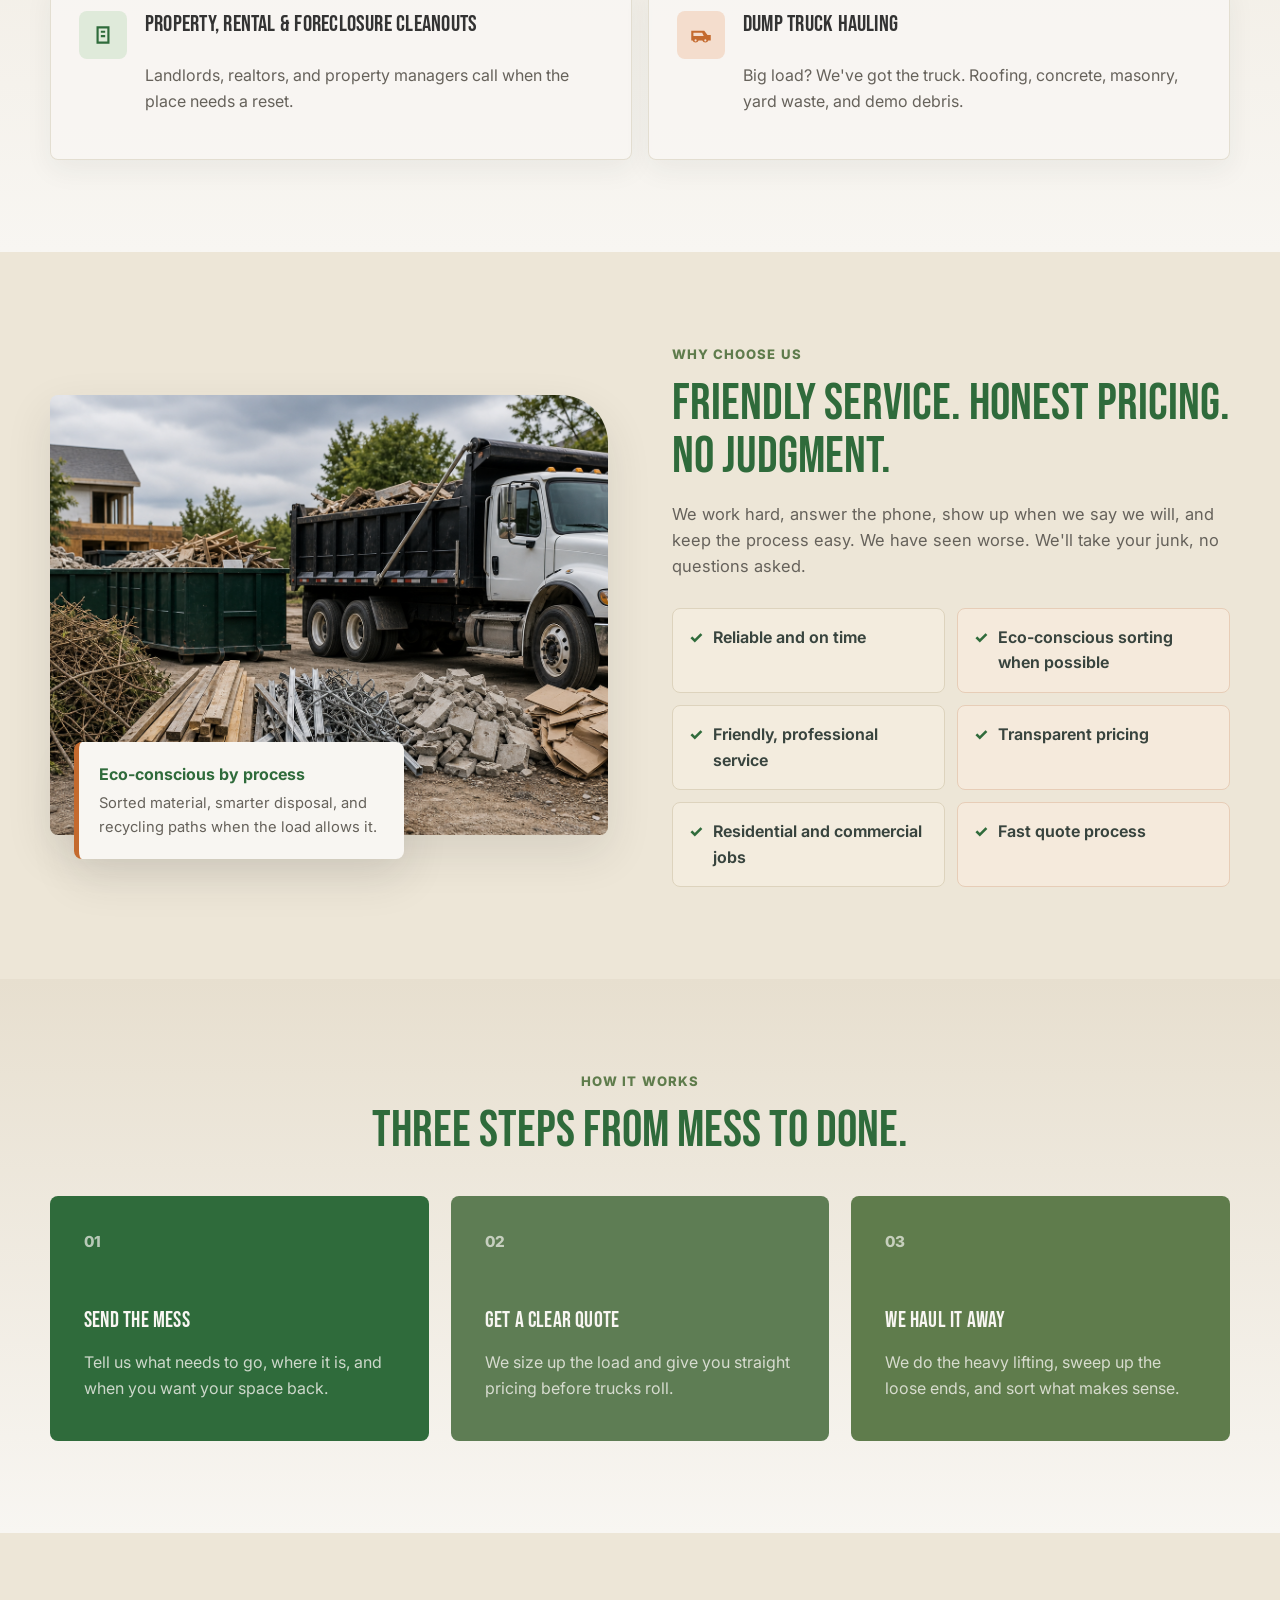
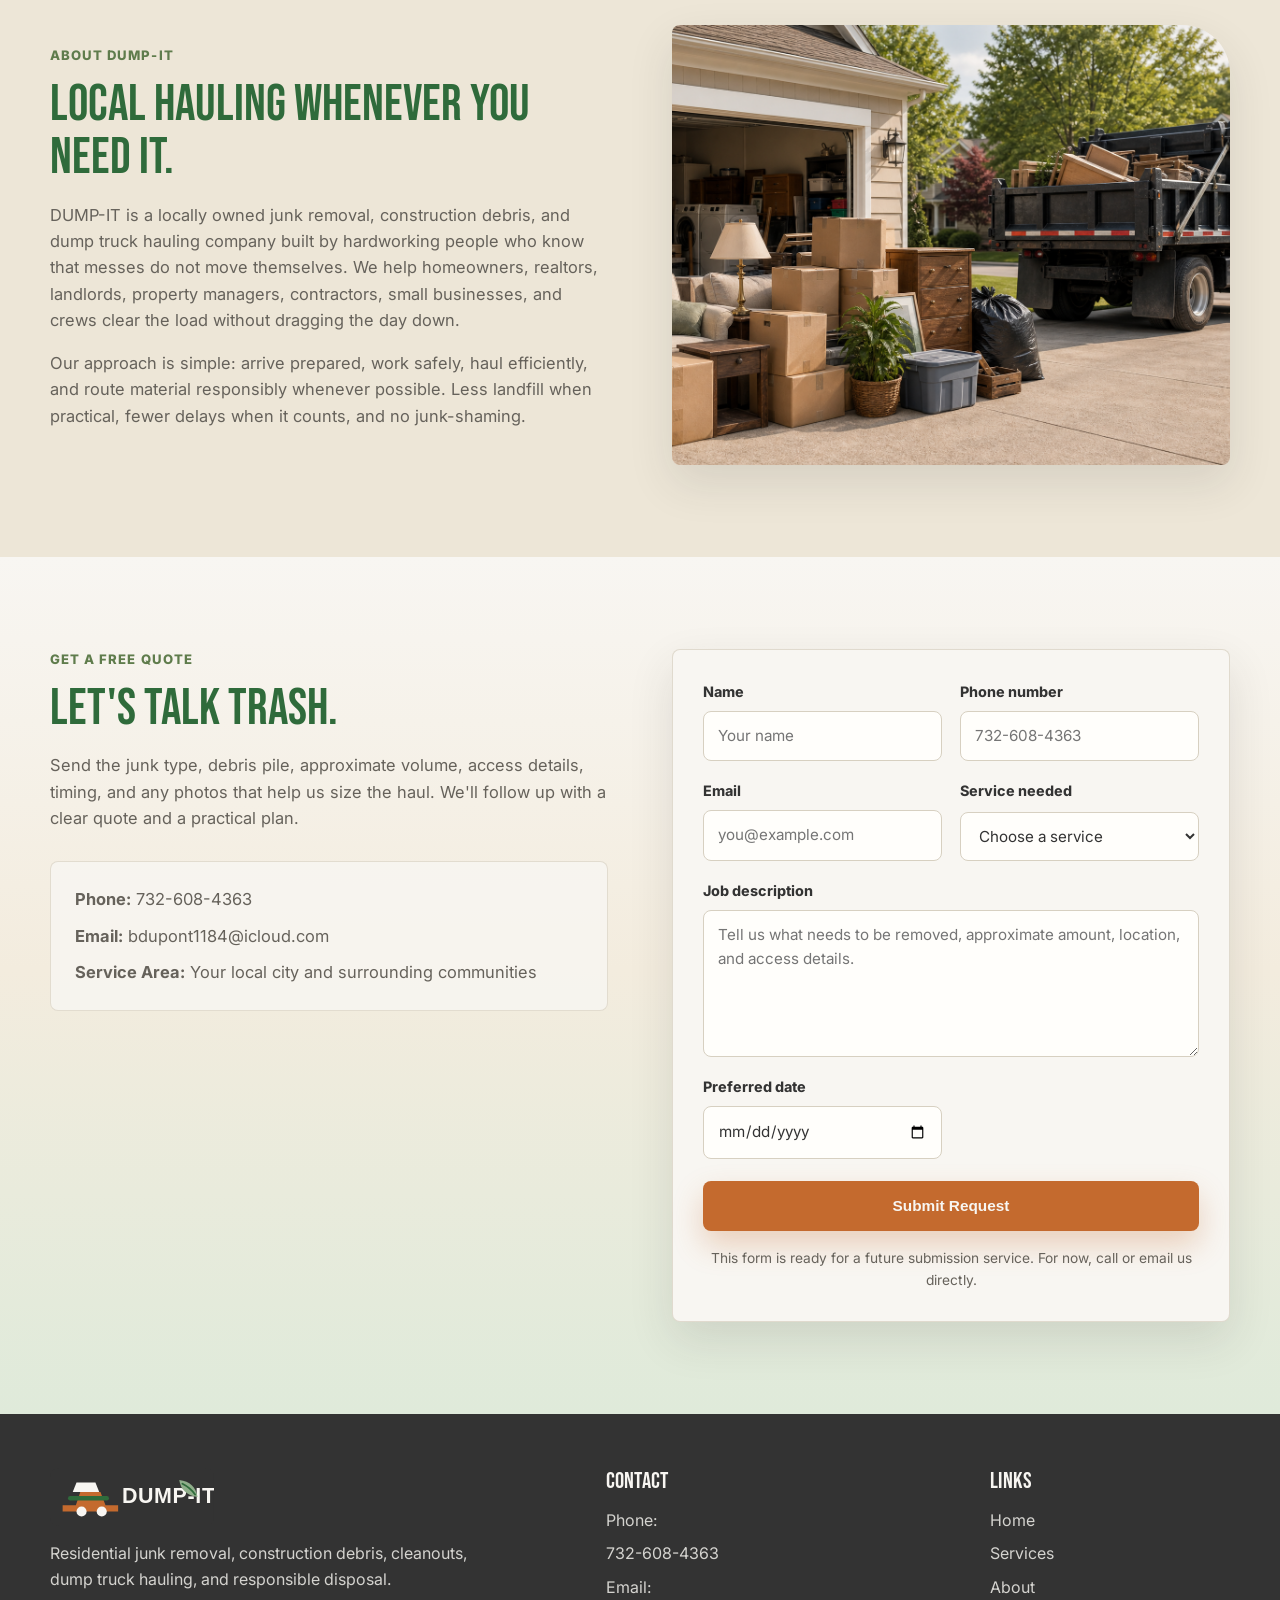
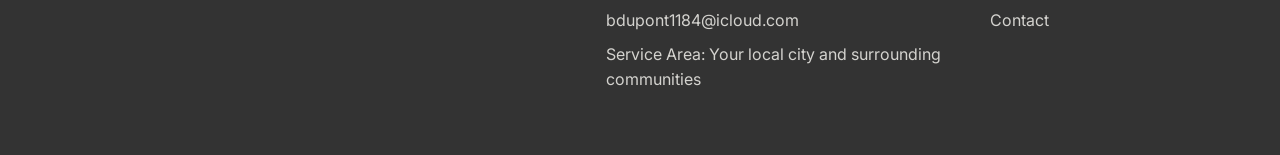
==== commit 66593564: "rephrased description" ====
--- a/index.html
+++ b/index.html
@@ -45,9 +45,8 @@
           <h1>DUMP-IT</h1>
           <p class="hero-tagline">From garage cleanouts to construction debris, we'll haul it away.</p>
           <p class="hero-copy">
-            Whether it is one old couch, a packed garage, a rental turnover, or a
-            whole renovation mess, DUMP-IT brings the truck, the muscle, and the
-            good attitude. Dump happens. We clean it up.
+            You have the junk, DUMP-IT has the truck. Whether it is one old couch, a packed garage, a rental turnover, or a
+            whole renovation mess. When dump happens. We clean it up.
           </p>
           <div class="hero-actions" aria-label="Primary actions">
             <a class="button button-primary" href="#contact">Get a Free Quote</a>
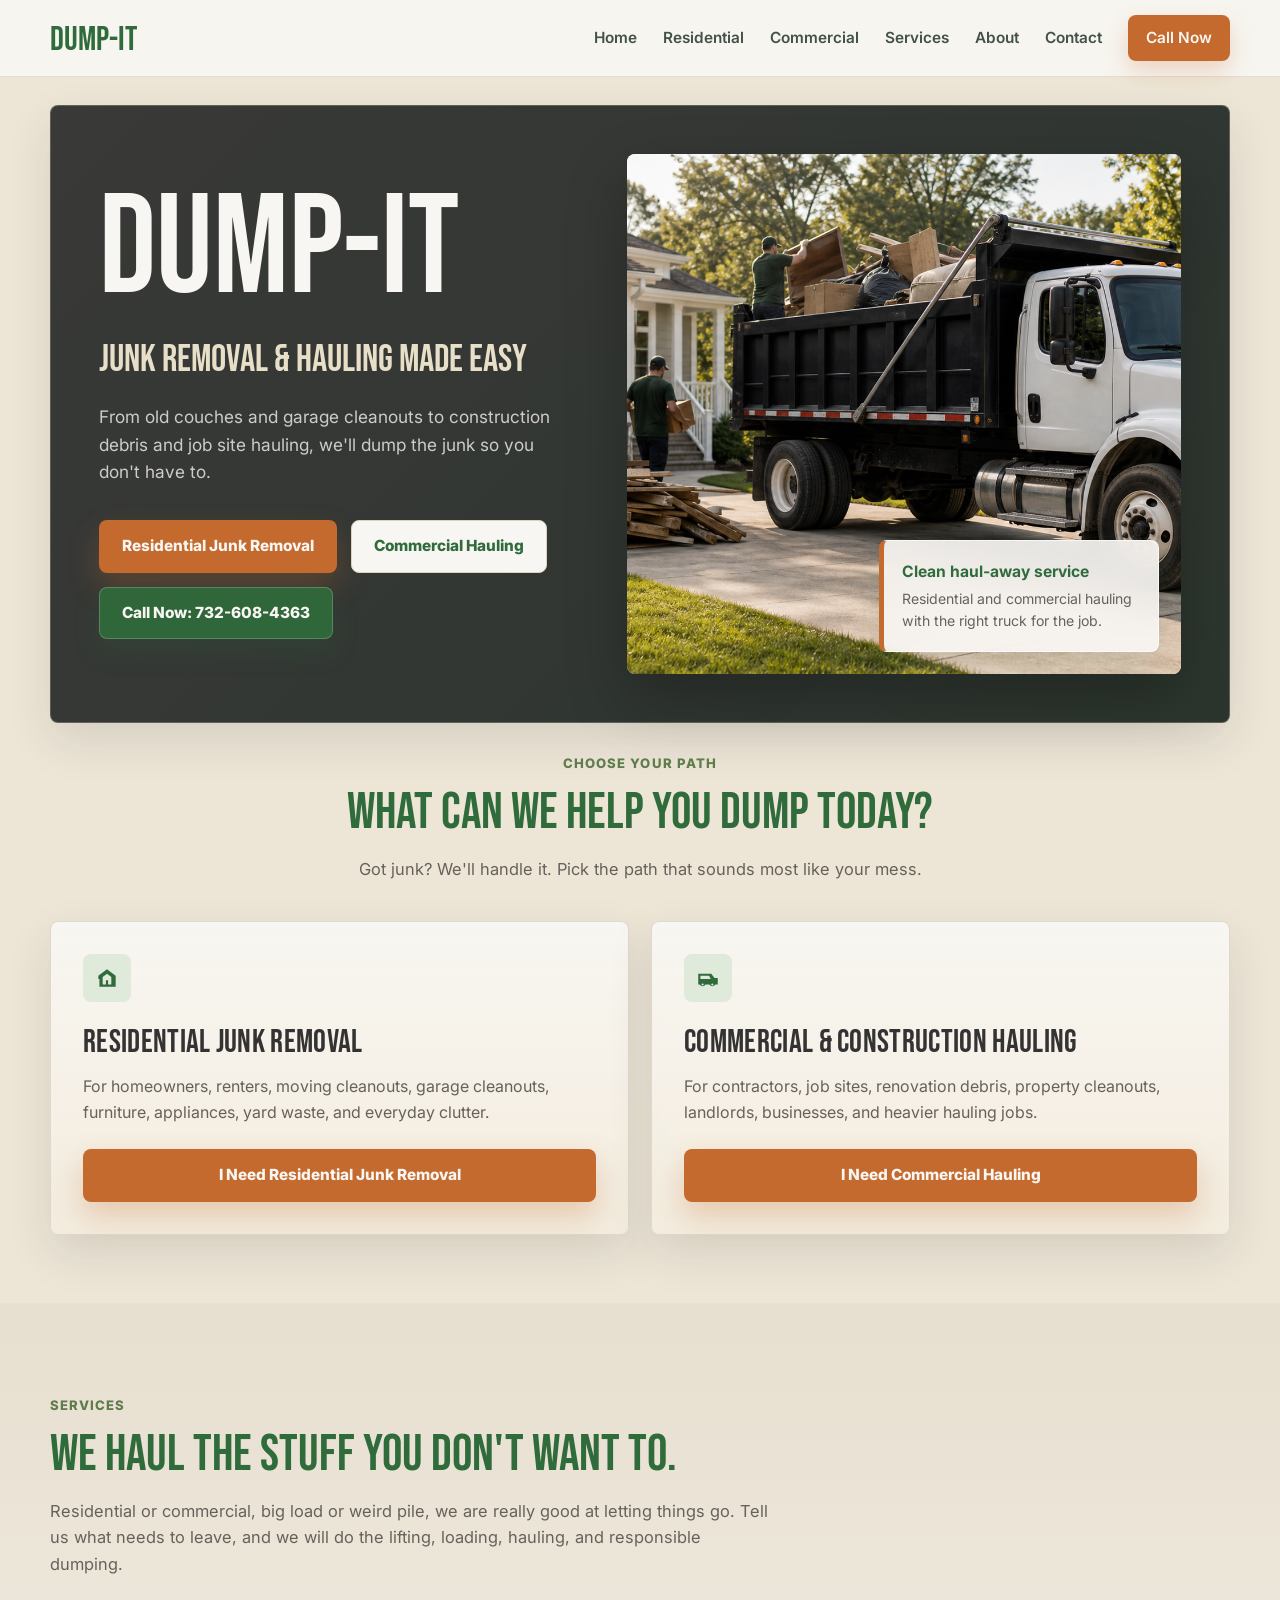
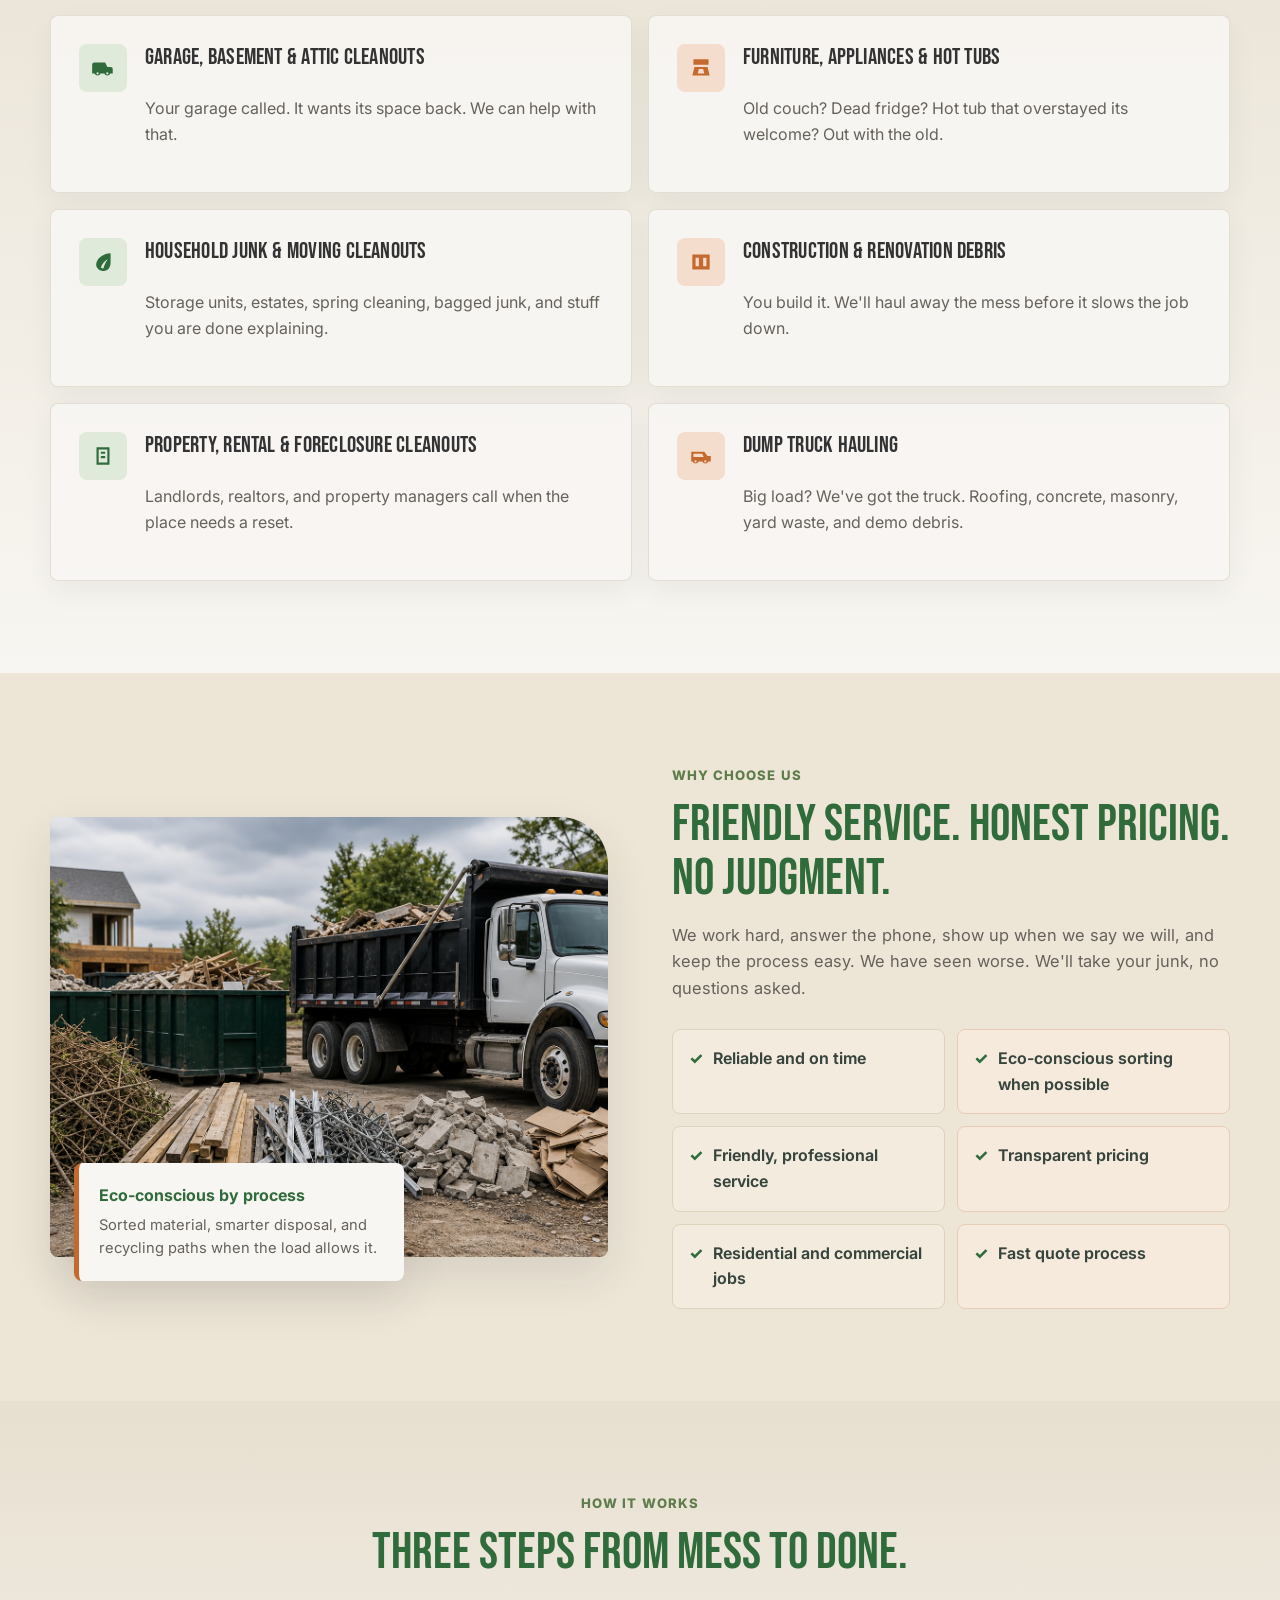
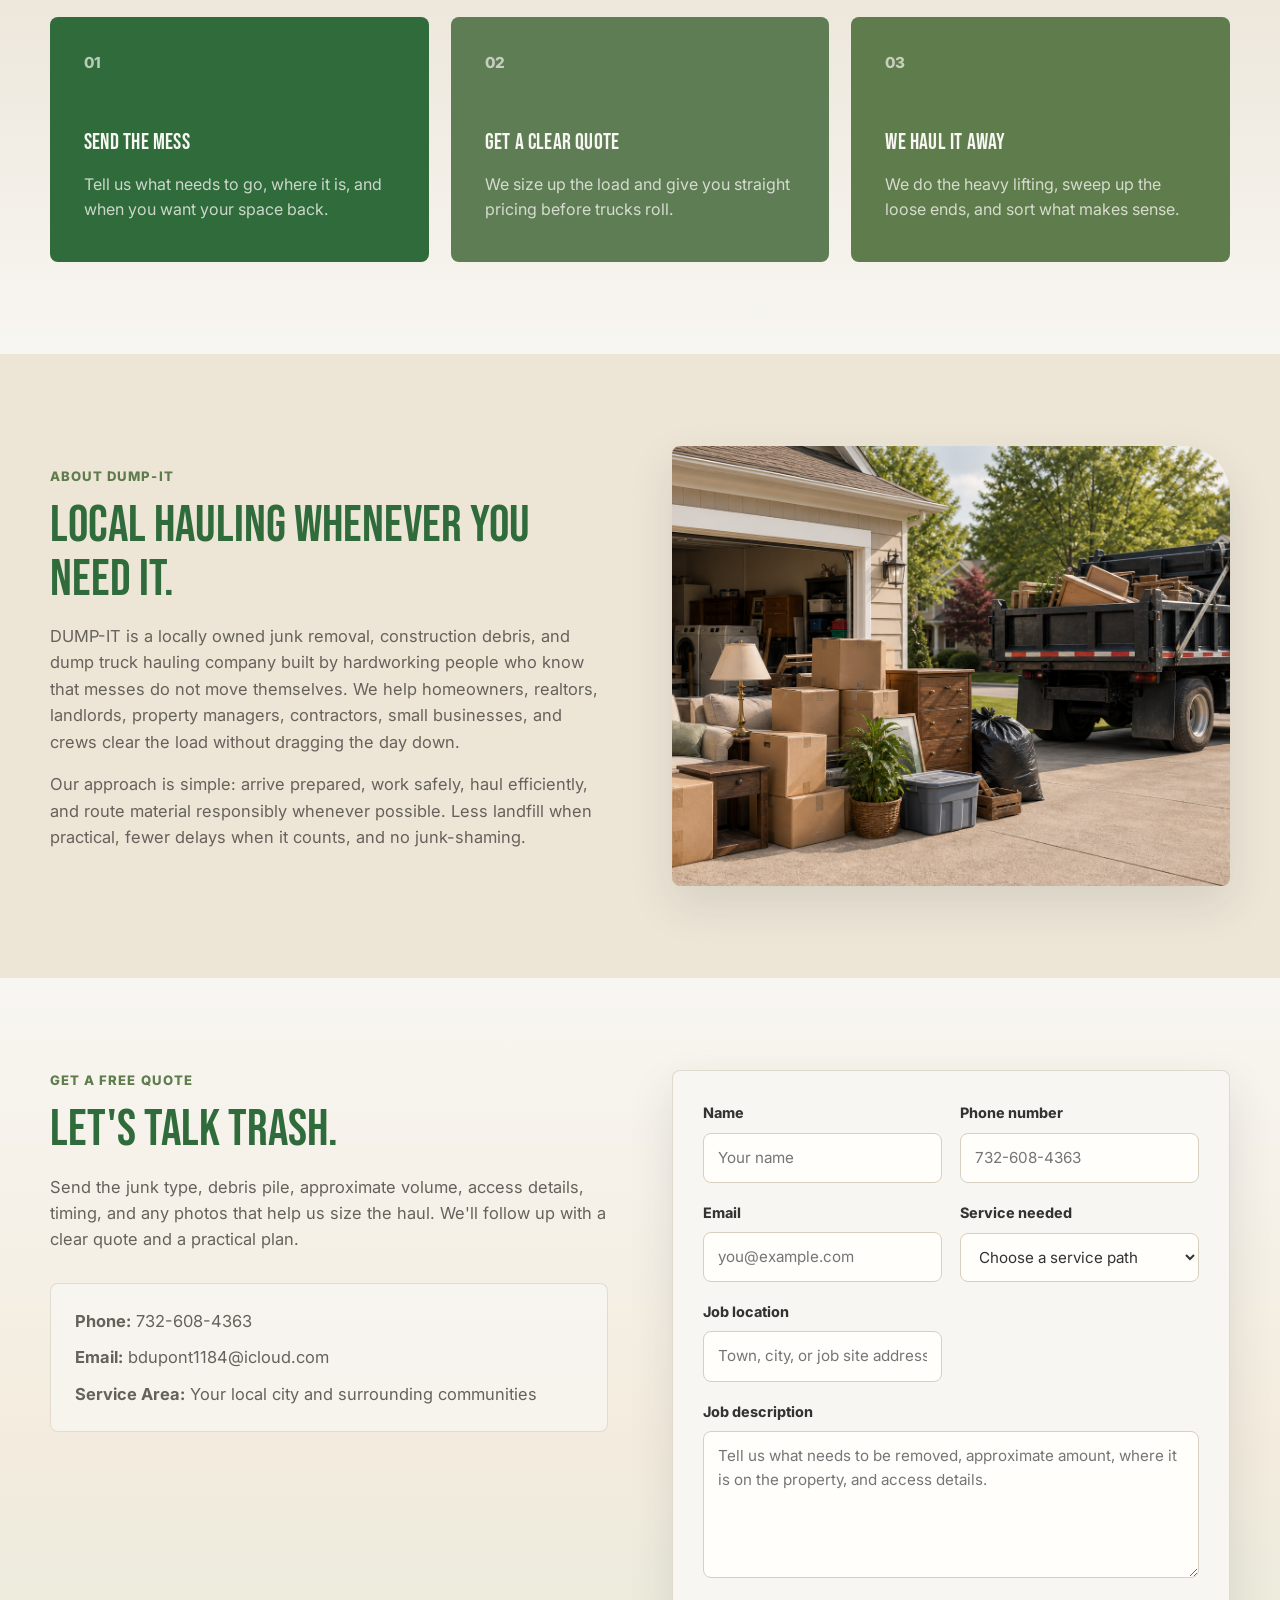
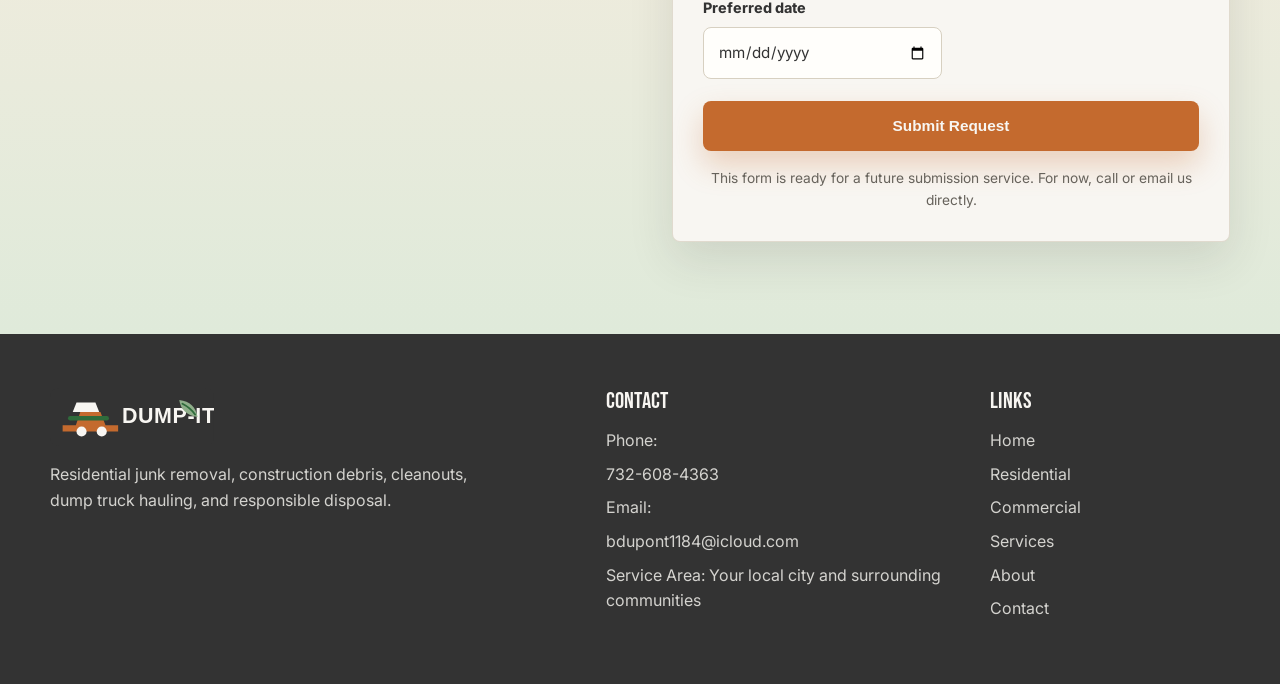
==== commit 01b58455: "Add residential and commercial service paths" ====
--- a/index.html
+++ b/index.html
@@ -19,7 +19,7 @@
   <body>
     <header class="site-header" id="home">
       <nav class="nav" aria-label="Primary navigation">
-        <a class="brand" href="#home" aria-label="DUMP-IT home">
+        <a class="brand" href="index.html" aria-label="DUMP-IT home">
           <span>DUMP-IT</span>
         </a>
 
@@ -30,8 +30,10 @@
         </button>
 
         <div class="nav-links" data-nav-links>
+          <a href="index.html">Home</a>
+          <a href="residential.html">Residential</a>
+          <a href="commercial.html">Commercial</a>
           <a href="#services">Services</a>
-          <a href="#why-us">Why Us</a>
           <a href="#about">About</a>
           <a href="#contact">Contact</a>
           <a class="nav-call" href="tel:+17326084363">Call Now</a>
@@ -43,14 +45,15 @@
       <section class="hero section-shell">
         <div class="hero-content">
           <h1>DUMP-IT</h1>
-          <p class="hero-tagline">From garage cleanouts to construction debris, we'll haul it away.</p>
+          <p class="hero-tagline">Junk Removal & Hauling Made Easy</p>
           <p class="hero-copy">
-            You have the junk, DUMP-IT has the truck. Whether it is one old couch, a packed garage, a rental turnover, or a
-            whole renovation mess. When dump happens. We clean it up.
+            From old couches and garage cleanouts to construction debris and job site
+            hauling, we'll dump the junk so you don't have to.
           </p>
           <div class="hero-actions" aria-label="Primary actions">
-            <a class="button button-primary" href="#contact">Get a Free Quote</a>
-            <a class="button button-secondary" href="tel:+17326084363">Call Now</a>
+            <a class="button button-primary" href="residential.html">Residential Junk Removal</a>
+            <a class="button button-secondary" href="commercial.html">Commercial Hauling</a>
+            <a class="button button-call" href="tel:+17326084363">Call Now: 732-608-4363</a>
           </div>
         </div>
 
@@ -63,19 +66,32 @@
         </div>
       </section>
 
-      <section class="contractor-strip" aria-label="Contractor-focused service highlights">
-        <div class="section-shell contractor-grid">
-          <div>
-            <strong>Homes & cleanouts</strong>
-            <span>Garages, basements, attics, estates, moving cleanouts, and household junk.</span>
-          </div>
-          <div>
-            <strong>Sorted when possible</strong>
-            <span>Concrete, wood, metal, and recyclable material handled responsibly.</span>
-          </div>
-          <div>
-            <strong>Jobsites & heavy loads</strong>
-            <span>Construction debris, renovation cleanup, contractor hauling, and large bins.</span>
+      <section class="path-section" aria-label="Choose your DUMP-IT service path">
+        <div class="section-shell">
+          <div class="section-heading compact">
+            <span class="section-label">Choose Your Path</span>
+            <h2>What can we help you dump today?</h2>
+            <p>Got junk? We'll handle it. Pick the path that sounds most like your mess.</p>
+          </div>
+
+          <div class="path-grid">
+            <article class="path-card">
+              <span class="icon-wrap" aria-hidden="true">
+                <svg viewBox="0 0 24 24"><path d="M4 10 12 4l8 6v10H5v-7H4v-3Zm4 8h3v-4h2v4h3v-7l-4-3-4 3v7Z"/></svg>
+              </span>
+              <h3>Residential Junk Removal</h3>
+              <p>For homeowners, renters, moving cleanouts, garage cleanouts, furniture, appliances, yard waste, and everyday clutter.</p>
+              <a class="button button-primary" href="residential.html">I Need Residential Junk Removal</a>
+            </article>
+
+            <article class="path-card">
+              <span class="icon-wrap" aria-hidden="true">
+                <svg viewBox="0 0 24 24"><path d="M3 8h12l3 4h3v6h-2.3a3 3 0 0 1-5.4 0H9.7a3 3 0 0 1-5.4 0H3V8Zm3 10a1 1 0 1 0 2 0 1 1 0 0 0-2 0Zm9 0a1 1 0 1 0 2 0 1 1 0 0 0-2 0ZM5 10v3h9.5L13 10H5Z"/></svg>
+              </span>
+              <h3>Commercial & Construction Hauling</h3>
+              <p>For contractors, job sites, renovation debris, property cleanouts, landlords, businesses, and heavier hauling jobs.</p>
+              <a class="button button-primary" href="commercial.html">I Need Commercial Hauling</a>
+            </article>
           </div>
         </div>
       </section>
@@ -258,16 +274,15 @@
             <div class="form-row">
               <label for="service">Service needed</label>
               <select id="service" name="service" required>
-                <option value="">Choose a service</option>
-                <option>Garage, Basement & Attic Cleanouts</option>
-                <option>Furniture, Appliance & Hot Tub Removal</option>
-                <option>General Household Junk</option>
-                <option>Construction Debris Hauling</option>
-                <option>Demolition Debris</option>
-                <option>Property or Rental Cleanout</option>
-                <option>Yard Waste Removal</option>
-                <option>Dump Truck Hauling</option>
+                <option value="">Choose a service path</option>
+                <option>Residential Junk Removal</option>
+                <option>Commercial / Construction Hauling</option>
+                <option>Not Sure Yet</option>
               </select>
+            </div>
+            <div class="form-row">
+              <label for="location">Job location</label>
+              <input id="location" name="location" type="text" placeholder="Town, city, or job site address" />
             </div>
             <div class="form-row full">
               <label for="description">Job description</label>
@@ -275,7 +290,7 @@
                 id="description"
                 name="description"
                 rows="5"
-                placeholder="Tell us what needs to be removed, approximate amount, location, and access details."
+                placeholder="Tell us what needs to be removed, approximate amount, where it is on the property, and access details."
               ></textarea>
             </div>
             <div class="form-row">
@@ -292,7 +307,7 @@
     <footer class="footer">
       <div class="section-shell footer-grid">
         <div>
-          <a class="brand footer-brand" href="#home">
+          <a class="brand footer-brand" href="index.html">
             <img class="brand-logo" src="assets/dump-it-logo.svg" alt="DUMP-IT" />
           </a>
           <p>Residential junk removal, construction debris, cleanouts, dump truck hauling, and responsible disposal.</p>
@@ -305,10 +320,12 @@
         </div>
         <div>
           <h3>Links</h3>
-          <a href="#home">Home</a>
-          <a href="#services">Services</a>
-          <a href="#about">About</a>
-          <a href="#contact">Contact</a>
+          <a href="index.html">Home</a>
+          <a href="residential.html">Residential</a>
+          <a href="commercial.html">Commercial</a>
+          <a href="index.html#services">Services</a>
+          <a href="index.html#about">About</a>
+          <a href="index.html#contact">Contact</a>
         </div>
       </div>
     </footer>
--- a/styles.css
+++ b/styles.css
@@ -228,6 +228,18 @@
   border-color: var(--sage);
 }
 
+.button-call {
+  color: var(--cream);
+  background: rgba(47, 107, 59, 0.92);
+  border-color: rgba(143, 174, 138, 0.45);
+  box-shadow: 0 12px 26px rgba(47, 107, 59, 0.22);
+}
+
+.button-call:hover {
+  background: var(--forest);
+  box-shadow: 0 16px 32px rgba(47, 107, 59, 0.28);
+}
+
 .hero-media {
   position: relative;
   min-height: 520px;
@@ -259,40 +271,48 @@
   backdrop-filter: blur(14px);
 }
 
-.contractor-strip {
-  padding: 22px 0 0;
-}
-
-.contractor-grid {
-  display: grid;
-  grid-template-columns: repeat(3, 1fr);
-  gap: 14px;
-}
-
-.contractor-grid div {
-  min-height: 112px;
-  padding: 22px;
-  background: var(--forest);
-  border-radius: var(--radius);
-  box-shadow: 0 12px 30px rgba(51, 51, 51, 0.12);
-}
-
-.contractor-grid strong,
-.contractor-grid span {
-  display: block;
-}
-
-.contractor-grid strong {
-  color: var(--cream);
-  font-family: "Bebas Neue", "Arial Narrow", Arial, sans-serif;
-  font-size: 1.55rem;
-  font-weight: 400;
-}
-
-.contractor-grid span {
-  margin-top: 4px;
-  color: rgba(248, 246, 242, 0.78);
-  font-size: 0.95rem;
+.path-section {
+  padding: 30px 0 68px;
+}
+
+.path-grid {
+  display: grid;
+  grid-template-columns: repeat(2, minmax(0, 1fr));
+  gap: 22px;
+}
+
+.path-card {
+  min-height: 310px;
+  padding: 32px;
+  display: flex;
+  flex-direction: column;
+  align-items: flex-start;
+  background:
+    linear-gradient(180deg, rgba(248, 246, 242, 0.98), rgba(243, 236, 222, 0.94));
+  border: 1px solid rgba(222, 216, 202, 0.95);
+  border-radius: var(--radius);
+  box-shadow: var(--shadow);
+  transition: transform 180ms ease, box-shadow 180ms ease, border-color 180ms ease;
+}
+
+.path-card:hover {
+  transform: translateY(-5px);
+  border-color: rgba(47, 107, 59, 0.32);
+  box-shadow: 0 22px 48px rgba(51, 51, 51, 0.14);
+}
+
+.path-card h3 {
+  font-size: 2rem;
+}
+
+.path-card p {
+  flex: 1;
+  margin: 12px 0 24px;
+  color: var(--muted);
+}
+
+.path-card .button {
+  width: 100%;
 }
 
 .hero-note strong,
@@ -573,6 +593,97 @@
   background: linear-gradient(180deg, var(--cream) 0%, var(--sand-soft) 48%, var(--sage-soft) 100%);
 }
 
+.subpage-hero {
+  display: grid;
+  grid-template-columns: 0.92fr 1.08fr;
+  align-items: center;
+  gap: 52px;
+  margin: 28px auto 0;
+  padding: 48px;
+  color: var(--charcoal);
+  background:
+    linear-gradient(135deg, rgba(248, 246, 242, 0.98), rgba(232, 223, 200, 0.86));
+  border: 1px solid rgba(222, 216, 202, 0.95);
+  border-radius: var(--radius);
+  box-shadow: var(--shadow);
+}
+
+.subpage-hero-dark {
+  color: var(--cream);
+  background:
+    linear-gradient(135deg, rgba(51, 51, 51, 0.98), rgba(47, 70, 48, 0.96)),
+    repeating-linear-gradient(45deg, rgba(248, 246, 242, 0.04) 0 1px, transparent 1px 15px);
+}
+
+.subpage-hero h1 {
+  margin: 0;
+  color: var(--forest);
+  font-size: clamp(3.5rem, 8.5vw, 7rem);
+  line-height: 0.9;
+  font-family: "Bebas Neue", "Arial Narrow", Arial, sans-serif;
+  font-weight: 400;
+  letter-spacing: 0;
+}
+
+.subpage-hero-dark h1,
+.subpage-hero-dark .hero-tagline {
+  color: var(--cream);
+}
+
+.subpage-hero-dark .hero-copy {
+  color: rgba(248, 246, 242, 0.78);
+}
+
+.subpage-hero:not(.subpage-hero-dark) .hero-copy {
+  color: var(--muted);
+}
+
+.subpage-media {
+  overflow: hidden;
+  border-radius: 8px 48px 8px 8px;
+  box-shadow: 0 24px 60px rgba(51, 51, 51, 0.18);
+}
+
+.subpage-media img {
+  width: 100%;
+  min-height: 470px;
+  object-fit: cover;
+}
+
+.subpage-grid {
+  display: grid;
+  grid-template-columns: 0.85fr 1.15fr;
+  gap: 54px;
+  align-items: start;
+}
+
+.subpage-grid p {
+  color: var(--muted);
+  font-size: 1.03rem;
+}
+
+.check-panel {
+  display: grid;
+  gap: 12px;
+}
+
+.check-panel div {
+  display: flex;
+  gap: 12px;
+  padding: 18px;
+  color: #38443e;
+  background: rgba(248, 246, 242, 0.9);
+  border: 1px solid var(--line);
+  border-radius: var(--radius);
+  box-shadow: 0 10px 24px rgba(39, 48, 43, 0.05);
+  font-weight: 650;
+}
+
+.check-panel span {
+  color: var(--forest);
+  font-weight: 800;
+}
+
 .contact-grid {
   align-items: start;
 }
@@ -704,13 +815,16 @@
 
 @media (max-width: 960px) {
   .hero,
+  .subpage-hero,
   .split-grid,
   .about-grid,
-  .contact-grid {
+  .contact-grid,
+  .subpage-grid {
     grid-template-columns: 1fr;
   }
 
-  .hero {
+  .hero,
+  .subpage-hero {
     gap: 34px;
     padding: 38px;
   }
@@ -722,7 +836,7 @@
 
   .service-grid,
   .process-grid,
-  .contractor-grid,
+  .path-grid,
   .footer-grid {
     grid-template-columns: 1fr 1fr;
   }
@@ -780,8 +894,17 @@
     padding: 30px 22px 32px;
   }
 
+  .subpage-hero {
+    width: min(100% - 28px, var(--max-width));
+    padding: 30px 22px 32px;
+  }
+
   .hero-content h1 {
     font-size: clamp(2.85rem, 15.5vw, 4rem);
+  }
+
+  .subpage-hero h1 {
+    font-size: clamp(2.8rem, 14.5vw, 4.2rem);
   }
 
   .hero-copy {
@@ -792,6 +915,7 @@
 
   .hero-media,
   .hero-media img,
+  .subpage-media img,
   .image-stack img,
   .about-media img {
     min-height: 320px;
@@ -814,7 +938,7 @@
   .service-grid,
   .process-grid,
   .benefit-list,
-  .contractor-grid,
+  .path-grid,
   .footer-grid,
   .quote-form {
     grid-template-columns: 1fr;
@@ -849,7 +973,8 @@
   }
 
   .service-card,
-  .process-step {
+  .process-step,
+  .path-card {
     padding: 24px;
   }
 
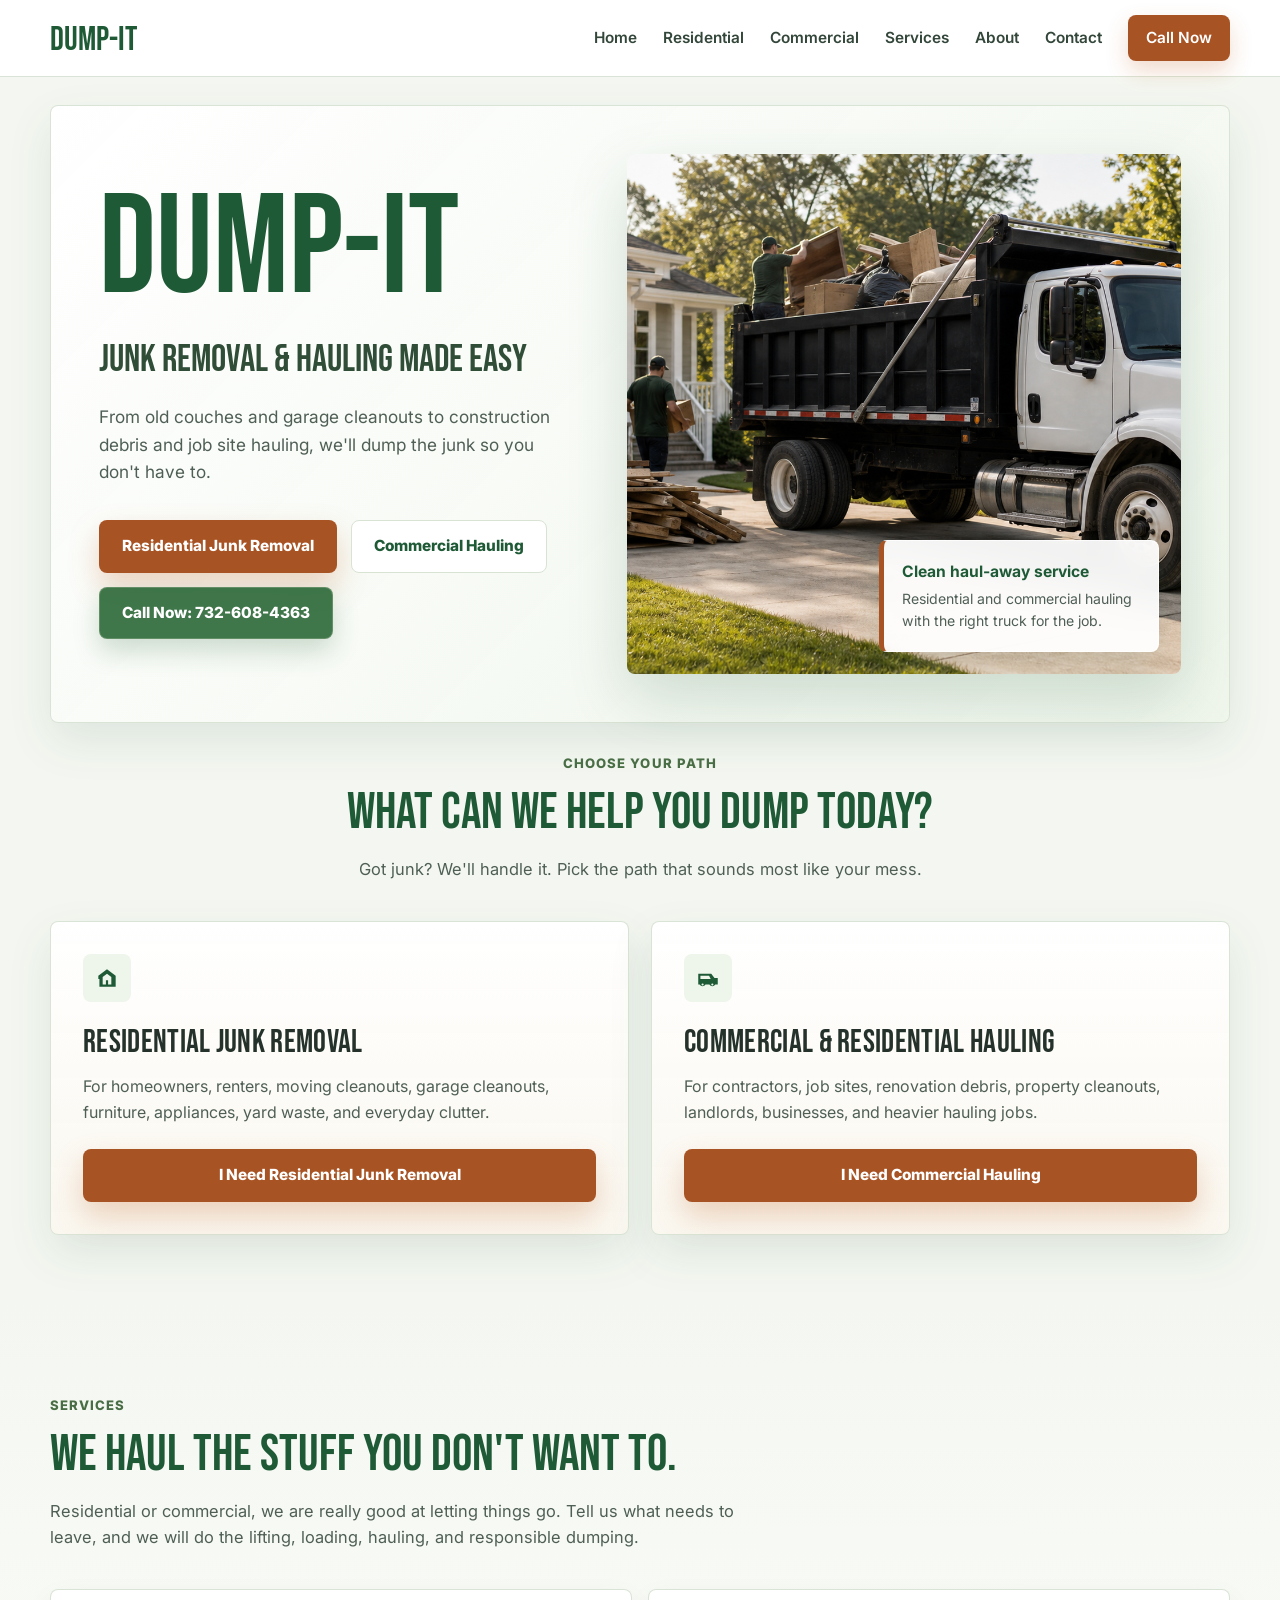
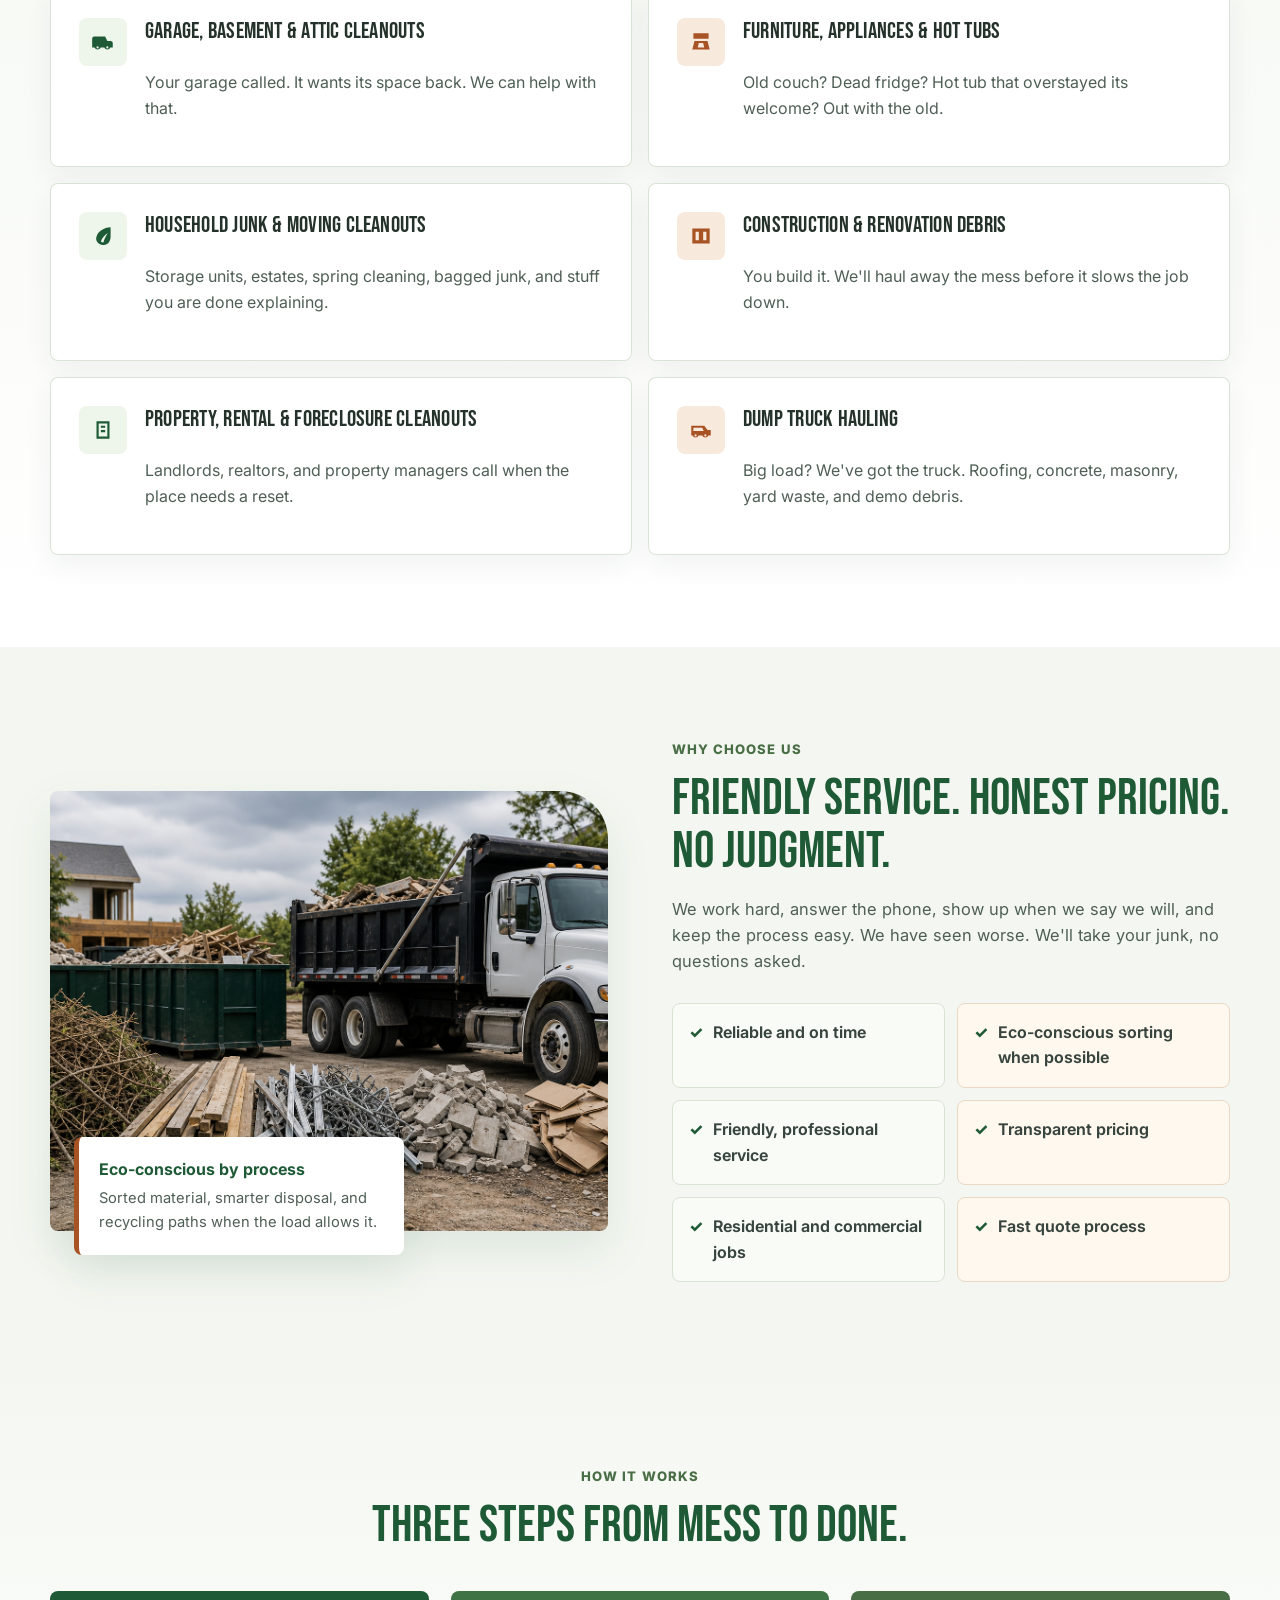
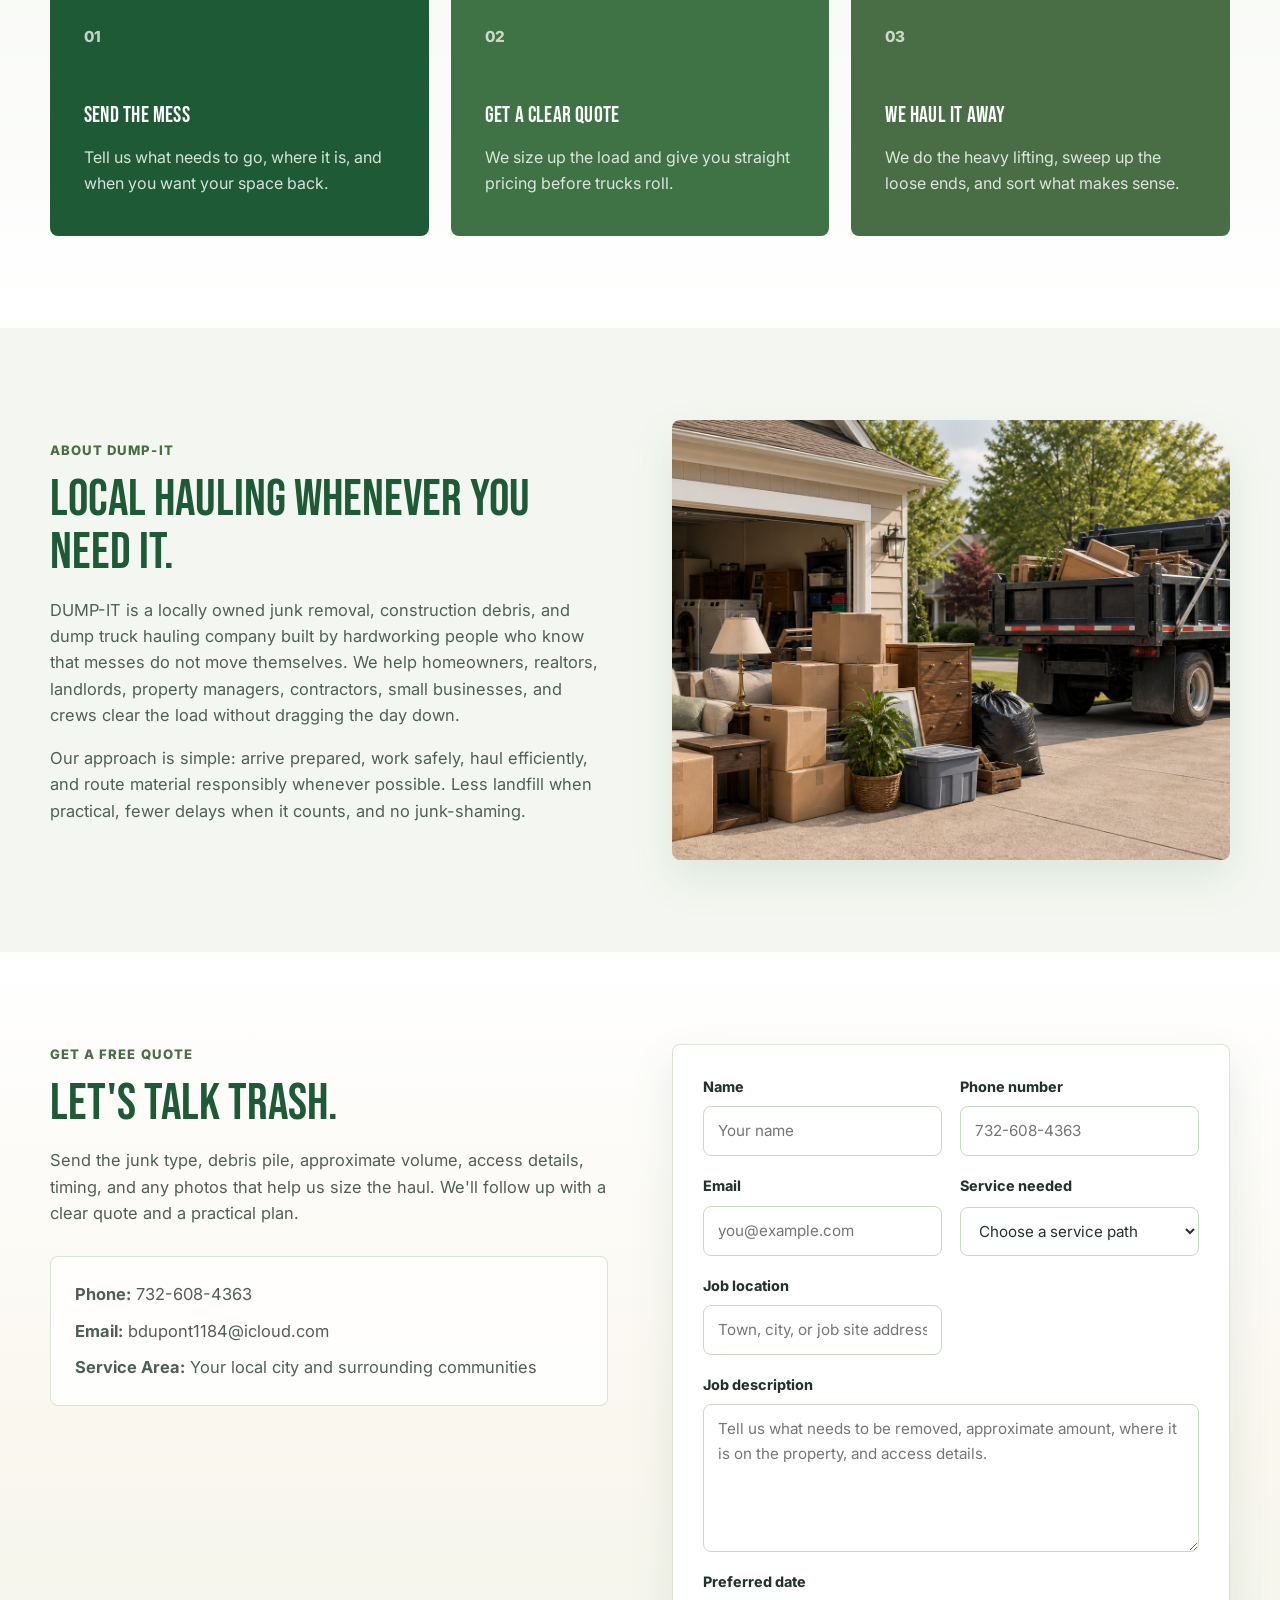
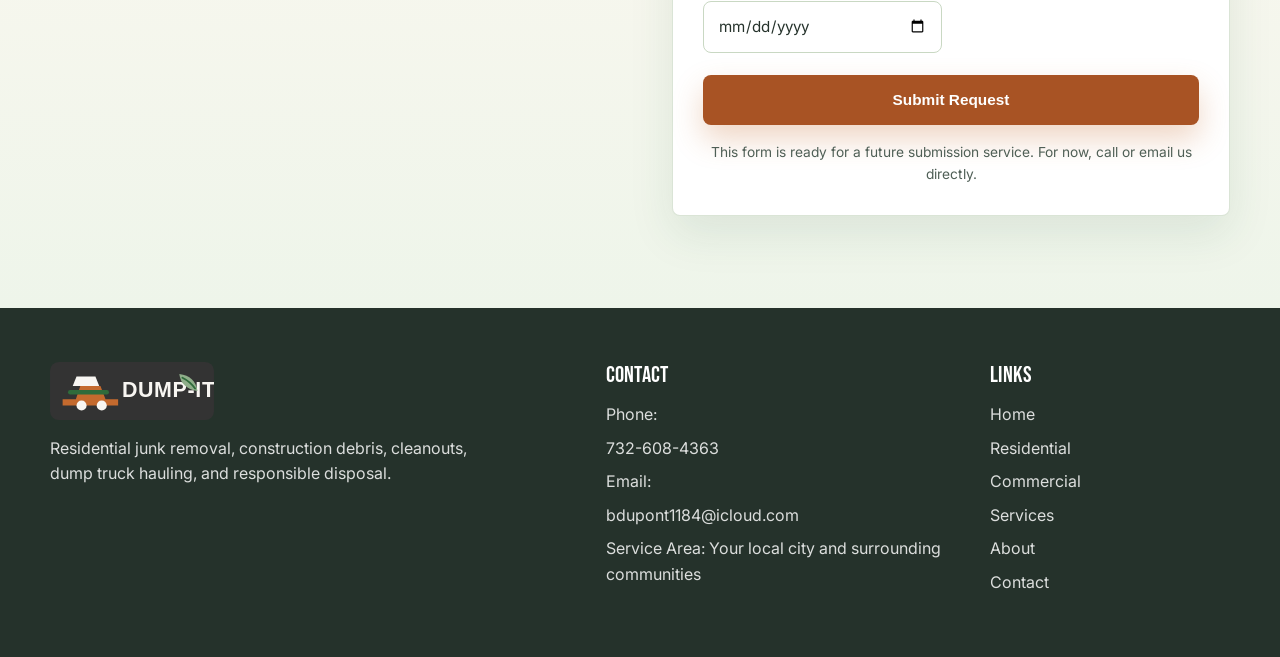
==== commit 1c3fb5d2: "rephrased another description" ====
--- a/index.html
+++ b/index.html
@@ -88,7 +88,7 @@
               <span class="icon-wrap" aria-hidden="true">
                 <svg viewBox="0 0 24 24"><path d="M3 8h12l3 4h3v6h-2.3a3 3 0 0 1-5.4 0H9.7a3 3 0 0 1-5.4 0H3V8Zm3 10a1 1 0 1 0 2 0 1 1 0 0 0-2 0Zm9 0a1 1 0 1 0 2 0 1 1 0 0 0-2 0ZM5 10v3h9.5L13 10H5Z"/></svg>
               </span>
-              <h3>Commercial & Construction Hauling</h3>
+              <h3>Commercial & Residential Hauling</h3>
               <p>For contractors, job sites, renovation debris, property cleanouts, landlords, businesses, and heavier hauling jobs.</p>
               <a class="button button-primary" href="commercial.html">I Need Commercial Hauling</a>
             </article>
@@ -102,8 +102,8 @@
             <span class="section-label">Services</span>
             <h2>We haul the stuff you don't want to.</h2>
             <p>
-              Residential or commercial, big load or weird pile, we are really good
-              at letting things go. Tell us what needs to leave, and we will do the
+              Residential or commercial, we are really good at letting things go. 
+              Tell us what needs to leave, and we will do the
               lifting, loading, hauling, and responsible dumping.
             </p>
           </div>
--- a/styles.css
+++ b/styles.css
@@ -1,17 +1,17 @@
 :root {
-  --forest: #2F6B3B;
-  --sage: #8FAE8A;
-  --sage-soft: #dfeada;
-  --moss: #5f7c4c;
-  --sand: #E8DFC8;
-  --sand-soft: #f3ecde;
-  --cream: #F8F6F2;
-  --orange: #C46A2E;
-  --orange-dark: #9f4f1f;
-  --charcoal: #333333;
-  --muted: #66625b;
-  --line: #ddd3bd;
-  --shadow: 0 18px 45px rgba(51, 51, 51, 0.12);
+  --forest: #1F5A36;
+  --sage: #9DBA92;
+  --sage-soft: #EEF5EA;
+  --moss: #496E45;
+  --sand: #EFE6D2;
+  --sand-soft: #FAF7EF;
+  --cream: #FFFFFF;
+  --orange: #A85324;
+  --orange-dark: #823E17;
+  --charcoal: #25322B;
+  --muted: #4F5F56;
+  --line: #D9E3D4;
+  --shadow: 0 18px 45px rgba(31, 90, 54, 0.1);
   --radius: 8px;
   --max-width: 1180px;
 }
@@ -27,7 +27,7 @@
 body {
   margin: 0;
   color: var(--charcoal);
-  background: #ede6d7;
+  background: #F4F7F1;
   font-family: "Inter", Arial, sans-serif;
   line-height: 1.6;
   overflow-x: hidden;
@@ -47,8 +47,8 @@
   position: sticky;
   top: 0;
   z-index: 20;
-  background: rgba(248, 246, 242, 0.94);
-  border-bottom: 1px solid rgba(222, 216, 202, 0.9);
+  background: rgba(255, 255, 255, 0.94);
+  border-bottom: 1px solid rgba(217, 227, 212, 0.95);
   backdrop-filter: blur(16px);
 }
 
@@ -93,7 +93,7 @@
   display: flex;
   align-items: center;
   gap: 26px;
-  color: #425149;
+  color: #33463A;
   font-size: 0.96rem;
   font-weight: 600;
 }
@@ -108,7 +108,7 @@
 
 .nav-call {
   padding: 11px 18px;
-  color: var(--cream) !important;
+  color: #fff !important;
   background: var(--orange);
   border-radius: var(--radius);
   box-shadow: 0 10px 22px rgba(196, 106, 46, 0.24);
@@ -139,18 +139,18 @@
   width: min(var(--max-width), calc(100% - 40px));
   margin: 28px auto 0;
   padding: 48px;
-  color: var(--cream);
+  color: var(--charcoal);
   background:
-    linear-gradient(135deg, rgba(51, 51, 51, 0.97), rgba(35, 46, 38, 0.96)),
-    repeating-linear-gradient(45deg, rgba(248, 246, 242, 0.04) 0 1px, transparent 1px 14px);
-  border: 1px solid rgba(232, 223, 200, 0.24);
+    linear-gradient(135deg, rgba(255, 255, 255, 0.98), rgba(238, 245, 234, 0.94)),
+    repeating-linear-gradient(45deg, rgba(31, 90, 54, 0.035) 0 1px, transparent 1px 16px);
+  border: 1px solid rgba(217, 227, 212, 0.95);
   border-radius: 8px;
   box-shadow: var(--shadow);
 }
 
 .hero-content h1 {
   margin: 0;
-  color: var(--cream);
+  color: var(--forest);
   font-size: clamp(4rem, 11vw, 8.8rem);
   line-height: 0.86;
   font-family: "Bebas Neue", "Arial Narrow", Arial, sans-serif;
@@ -168,7 +168,7 @@
 .hero-tagline {
   margin: 28px 0 0;
   max-width: 560px;
-  color: var(--sand);
+  color: #304D37;
   font-size: clamp(1.55rem, 3vw, 2.45rem);
   line-height: 1.12;
   font-family: "Bebas Neue", "Arial Narrow", Arial, sans-serif;
@@ -178,7 +178,7 @@
 .hero-copy {
   max-width: 620px;
   margin: 22px 0 0;
-  color: rgba(248, 246, 242, 0.78);
+  color: var(--muted);
   font-size: 1.08rem;
 }
 
@@ -207,7 +207,7 @@
 }
 
 .button-primary {
-  color: var(--cream);
+  color: #fff;
   background: var(--orange);
   box-shadow: 0 14px 30px rgba(196, 106, 46, 0.28);
 }
@@ -219,7 +219,7 @@
 
 .button-secondary {
   color: var(--forest);
-  background: var(--cream);
+  background: #fff;
   border-color: var(--line);
 }
 
@@ -229,7 +229,7 @@
 }
 
 .button-call {
-  color: var(--cream);
+  color: #fff;
   background: rgba(47, 107, 59, 0.92);
   border-color: rgba(143, 174, 138, 0.45);
   box-shadow: 0 12px 26px rgba(47, 107, 59, 0.22);
@@ -245,8 +245,8 @@
   min-height: 520px;
   overflow: hidden;
   border-radius: 8px;
-  background: var(--sand);
-  box-shadow: 0 24px 60px rgba(0, 0, 0, 0.26);
+  background: var(--sage-soft);
+  box-shadow: 0 24px 60px rgba(31, 90, 54, 0.18);
 }
 
 .hero-media img {
@@ -263,8 +263,8 @@
   width: min(280px, calc(100% - 44px));
   padding: 18px;
   color: var(--charcoal);
-  background: rgba(248, 246, 242, 0.92);
-  border: 1px solid rgba(255, 255, 255, 0.68);
+  background: rgba(255, 255, 255, 0.94);
+  border: 1px solid rgba(255, 255, 255, 0.78);
   border-left: 5px solid var(--orange);
   border-radius: var(--radius);
   box-shadow: 0 16px 34px rgba(31, 75, 53, 0.16);
@@ -288,8 +288,8 @@
   flex-direction: column;
   align-items: flex-start;
   background:
-    linear-gradient(180deg, rgba(248, 246, 242, 0.98), rgba(243, 236, 222, 0.94));
-  border: 1px solid rgba(222, 216, 202, 0.95);
+    linear-gradient(180deg, rgba(255, 255, 255, 0.99), rgba(250, 247, 239, 0.96));
+  border: 1px solid rgba(217, 227, 212, 0.95);
   border-radius: var(--radius);
   box-shadow: var(--shadow);
   transition: transform 180ms ease, box-shadow 180ms ease, border-color 180ms ease;
@@ -337,7 +337,7 @@
 
 .section-services,
 .section-process {
-  background: linear-gradient(180deg, #e7dfcf 0%, var(--cream) 100%);
+  background: linear-gradient(180deg, #F4F7F1 0%, #FFFFFF 100%);
 }
 
 .section-heading {
@@ -401,8 +401,8 @@
   grid-template-columns: auto 1fr;
   align-items: start;
   column-gap: 18px;
-  background: rgba(248, 246, 242, 0.92);
-  border: 1px solid rgba(222, 216, 202, 0.82);
+  background: rgba(255, 255, 255, 0.96);
+  border: 1px solid rgba(217, 227, 212, 0.95);
   border-radius: var(--radius);
   box-shadow: 0 10px 28px rgba(39, 48, 43, 0.06);
   transition: transform 180ms ease, box-shadow 180ms ease, border-color 180ms ease;
@@ -432,7 +432,7 @@
 
 .service-card:nth-child(even) .icon-wrap {
   color: var(--orange);
-  background: #f4ddcd;
+  background: #F8E9DD;
 }
 
 .icon-wrap svg {
@@ -480,7 +480,7 @@
   bottom: -24px;
   width: min(330px, calc(100% - 48px));
   padding: 20px;
-  background: var(--cream);
+  background: #fff;
   border-left: 5px solid var(--orange);
   border-radius: var(--radius);
   box-shadow: var(--shadow);
@@ -514,7 +514,7 @@
   gap: 10px;
   min-height: 58px;
   padding: 16px;
-  background: var(--sand-soft);
+  background: #F8FBF6;
   border: 1px solid var(--line);
   border-radius: var(--radius);
   color: #38443e;
@@ -522,8 +522,8 @@
 }
 
 .benefit-list div:nth-child(even) {
-  background: #f5eadc;
-  border-color: #e7cdb7;
+  background: #FFF8EF;
+  border-color: #EAD7C4;
 }
 
 .benefit-list span {
@@ -543,23 +543,23 @@
   overflow: hidden;
   min-height: 245px;
   padding: 34px;
-  background: var(--forest);
+  background: #1F5A36;
   border-radius: var(--radius);
   color: var(--cream);
 }
 
 .process-step:nth-child(2) {
-  background: #5e7d54;
+  background: #3F7244;
 }
 
 .process-step:nth-child(3) {
-  background: var(--moss);
+  background: #496E45;
 }
 
 .process-step span {
   display: block;
   margin-bottom: 54px;
-  color: rgba(248, 246, 242, 0.68);
+  color: rgba(255, 255, 255, 0.72);
   font-size: 0.95rem;
   font-weight: 800;
 }
@@ -570,7 +570,7 @@
 }
 
 .process-step p {
-  color: rgba(248, 246, 242, 0.78);
+  color: rgba(255, 255, 255, 0.82);
 }
 
 .about-grid {
@@ -590,7 +590,7 @@
 }
 
 .section-contact {
-  background: linear-gradient(180deg, var(--cream) 0%, var(--sand-soft) 48%, var(--sage-soft) 100%);
+  background: linear-gradient(180deg, #FFFFFF 0%, #FAF7EF 50%, #EEF5EA 100%);
 }
 
 .subpage-hero {
@@ -602,8 +602,8 @@
   padding: 48px;
   color: var(--charcoal);
   background:
-    linear-gradient(135deg, rgba(248, 246, 242, 0.98), rgba(232, 223, 200, 0.86));
-  border: 1px solid rgba(222, 216, 202, 0.95);
+    linear-gradient(135deg, rgba(255, 255, 255, 0.99), rgba(238, 245, 234, 0.92));
+  border: 1px solid rgba(217, 227, 212, 0.95);
   border-radius: var(--radius);
   box-shadow: var(--shadow);
 }
@@ -611,8 +611,8 @@
 .subpage-hero-dark {
   color: var(--cream);
   background:
-    linear-gradient(135deg, rgba(51, 51, 51, 0.98), rgba(47, 70, 48, 0.96)),
-    repeating-linear-gradient(45deg, rgba(248, 246, 242, 0.04) 0 1px, transparent 1px 15px);
+    linear-gradient(135deg, rgba(37, 50, 43, 0.98), rgba(31, 90, 54, 0.94)),
+    repeating-linear-gradient(45deg, rgba(255, 255, 255, 0.045) 0 1px, transparent 1px 15px);
 }
 
 .subpage-hero h1 {
@@ -631,7 +631,7 @@
 }
 
 .subpage-hero-dark .hero-copy {
-  color: rgba(248, 246, 242, 0.78);
+  color: rgba(255, 255, 255, 0.82);
 }
 
 .subpage-hero:not(.subpage-hero-dark) .hero-copy {
@@ -672,7 +672,7 @@
   gap: 12px;
   padding: 18px;
   color: #38443e;
-  background: rgba(248, 246, 242, 0.9);
+  background: rgba(255, 255, 255, 0.96);
   border: 1px solid var(--line);
   border-radius: var(--radius);
   box-shadow: 0 10px 24px rgba(39, 48, 43, 0.05);
@@ -691,8 +691,8 @@
 .contact-details {
   margin-top: 30px;
   padding: 24px;
-  background: rgba(248, 246, 242, 0.78);
-  border: 1px solid rgba(222, 216, 202, 0.85);
+  background: rgba(255, 255, 255, 0.82);
+  border: 1px solid rgba(217, 227, 212, 0.95);
   border-radius: var(--radius);
 }
 
@@ -710,7 +710,7 @@
   gap: 18px;
   padding: 30px;
   background: var(--cream);
-  border: 1px solid rgba(222, 216, 202, 0.9);
+  border: 1px solid rgba(217, 227, 212, 0.95);
   border-radius: var(--radius);
   box-shadow: var(--shadow);
 }
@@ -737,11 +737,11 @@
 textarea {
   width: 100%;
   min-height: 48px;
-  border: 1px solid #d7d0c1;
+  border: 1px solid #C9D8C3;
   border-radius: var(--radius);
   padding: 12px 14px;
   color: var(--charcoal);
-  background: #fffefb;
+  background: #FFFFFF;
   font: inherit;
   font-size: 0.95rem;
   outline: none;
@@ -774,8 +774,8 @@
 
 .footer {
   padding: 54px 0;
-  color: rgba(248, 246, 242, 0.82);
-  background: var(--charcoal);
+  color: rgba(255, 255, 255, 0.84);
+  background: #25322B;
 }
 
 .footer-grid {
@@ -806,7 +806,7 @@
 .footer a:not(.brand) {
   display: block;
   margin: 8px 0;
-  color: rgba(248, 246, 242, 0.82);
+  color: rgba(255, 255, 255, 0.84);
 }
 
 .footer a:hover {
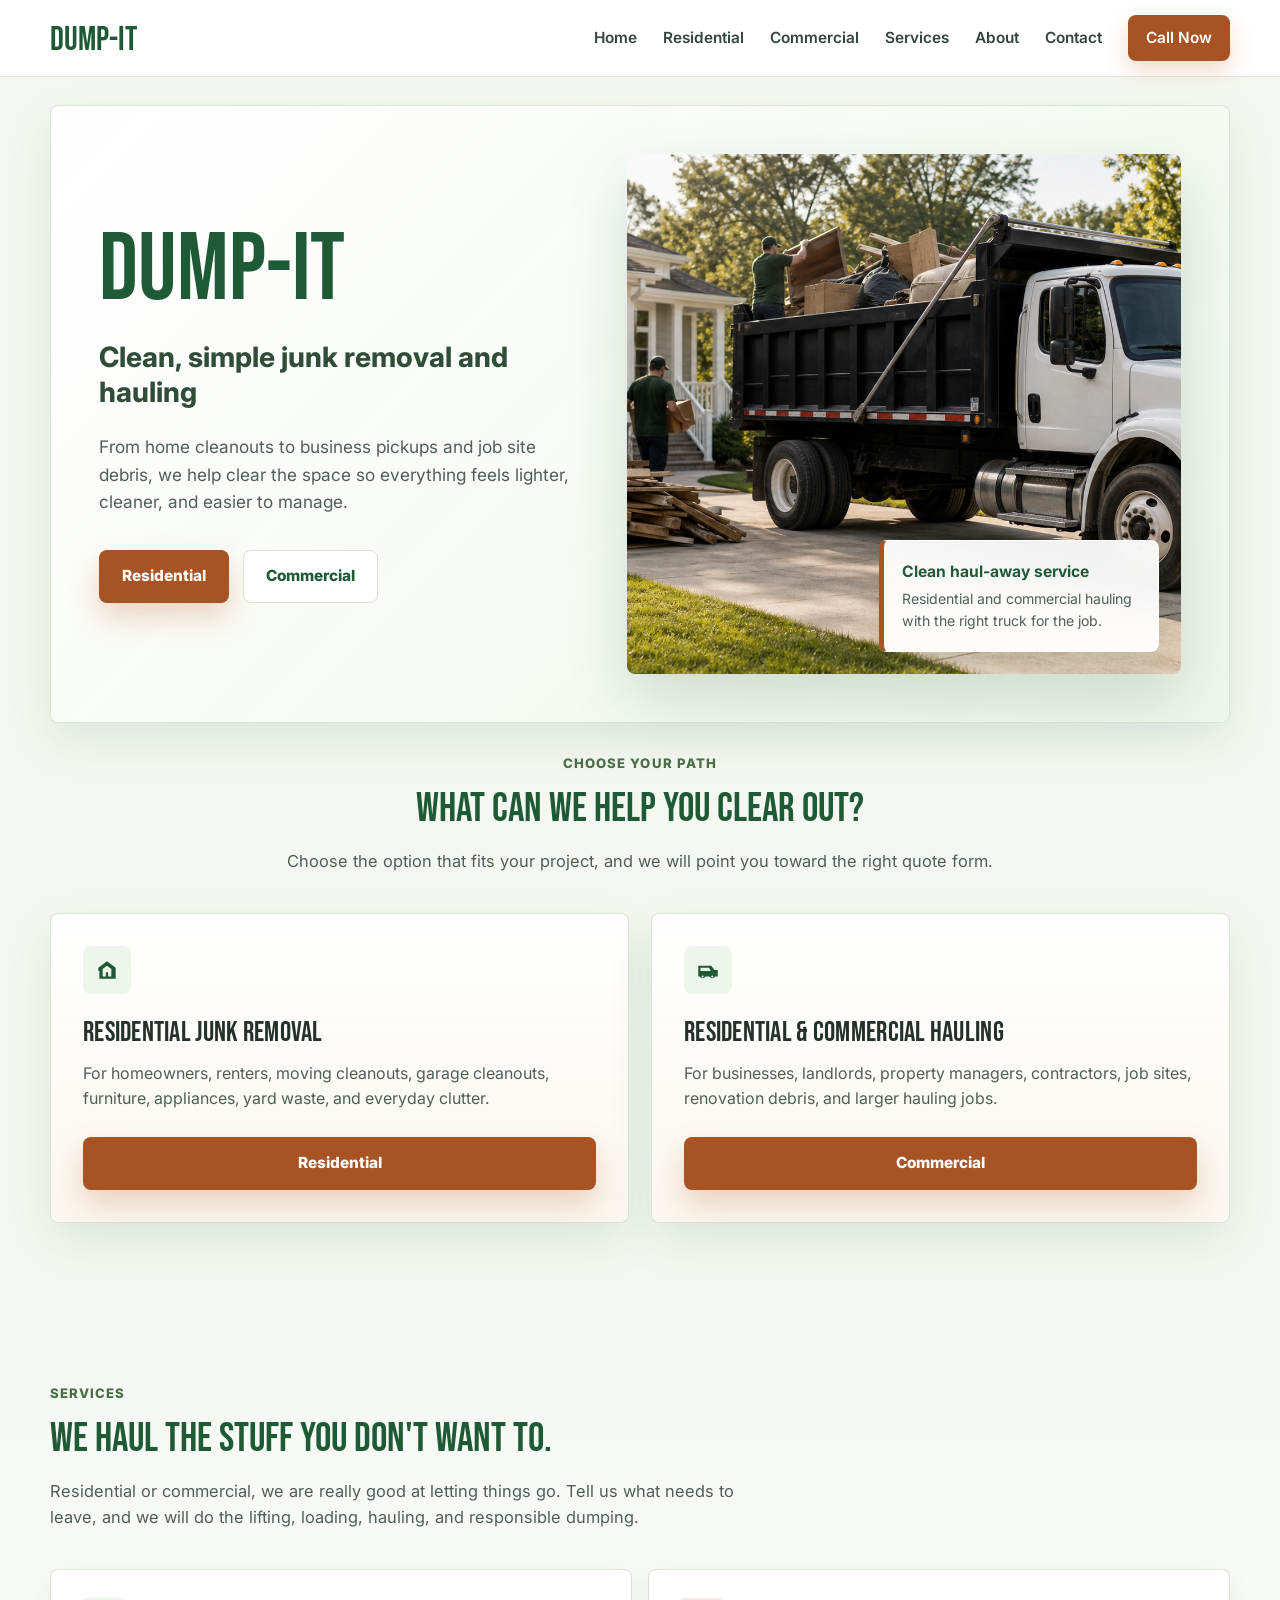
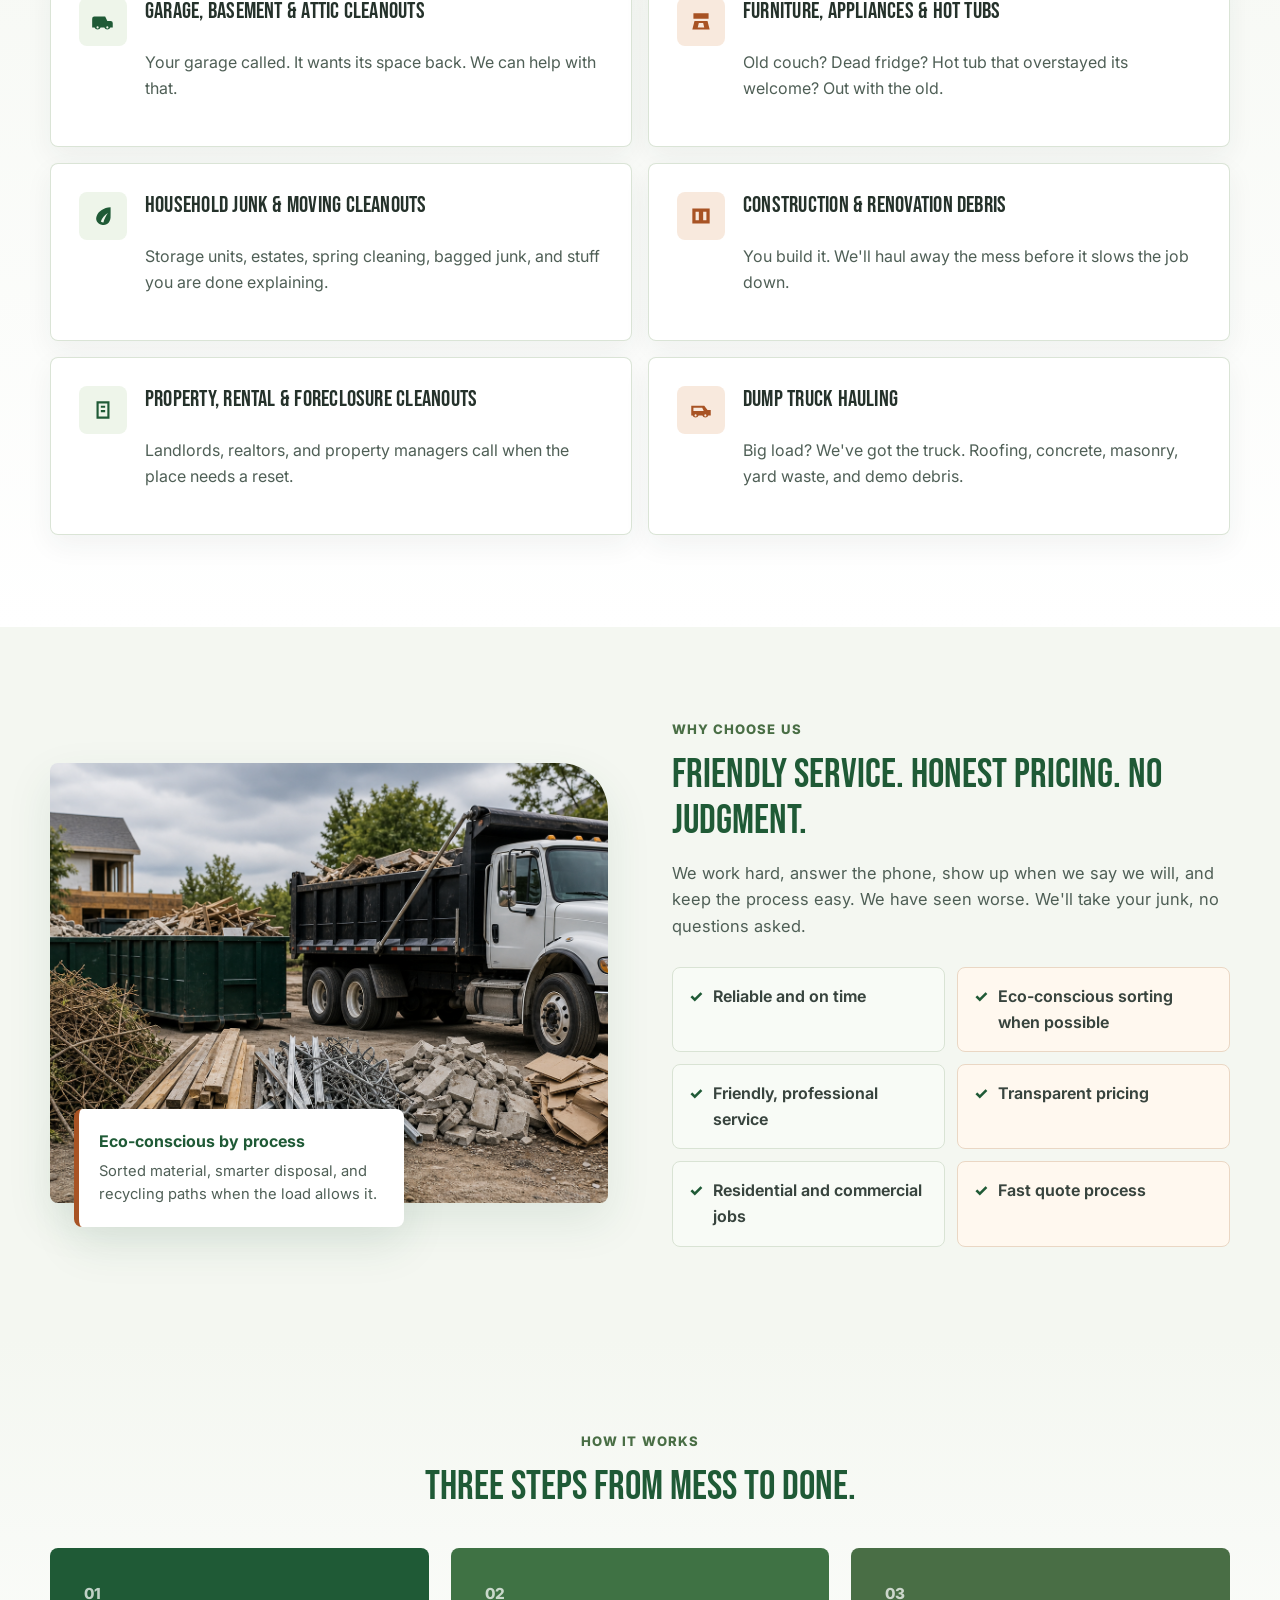
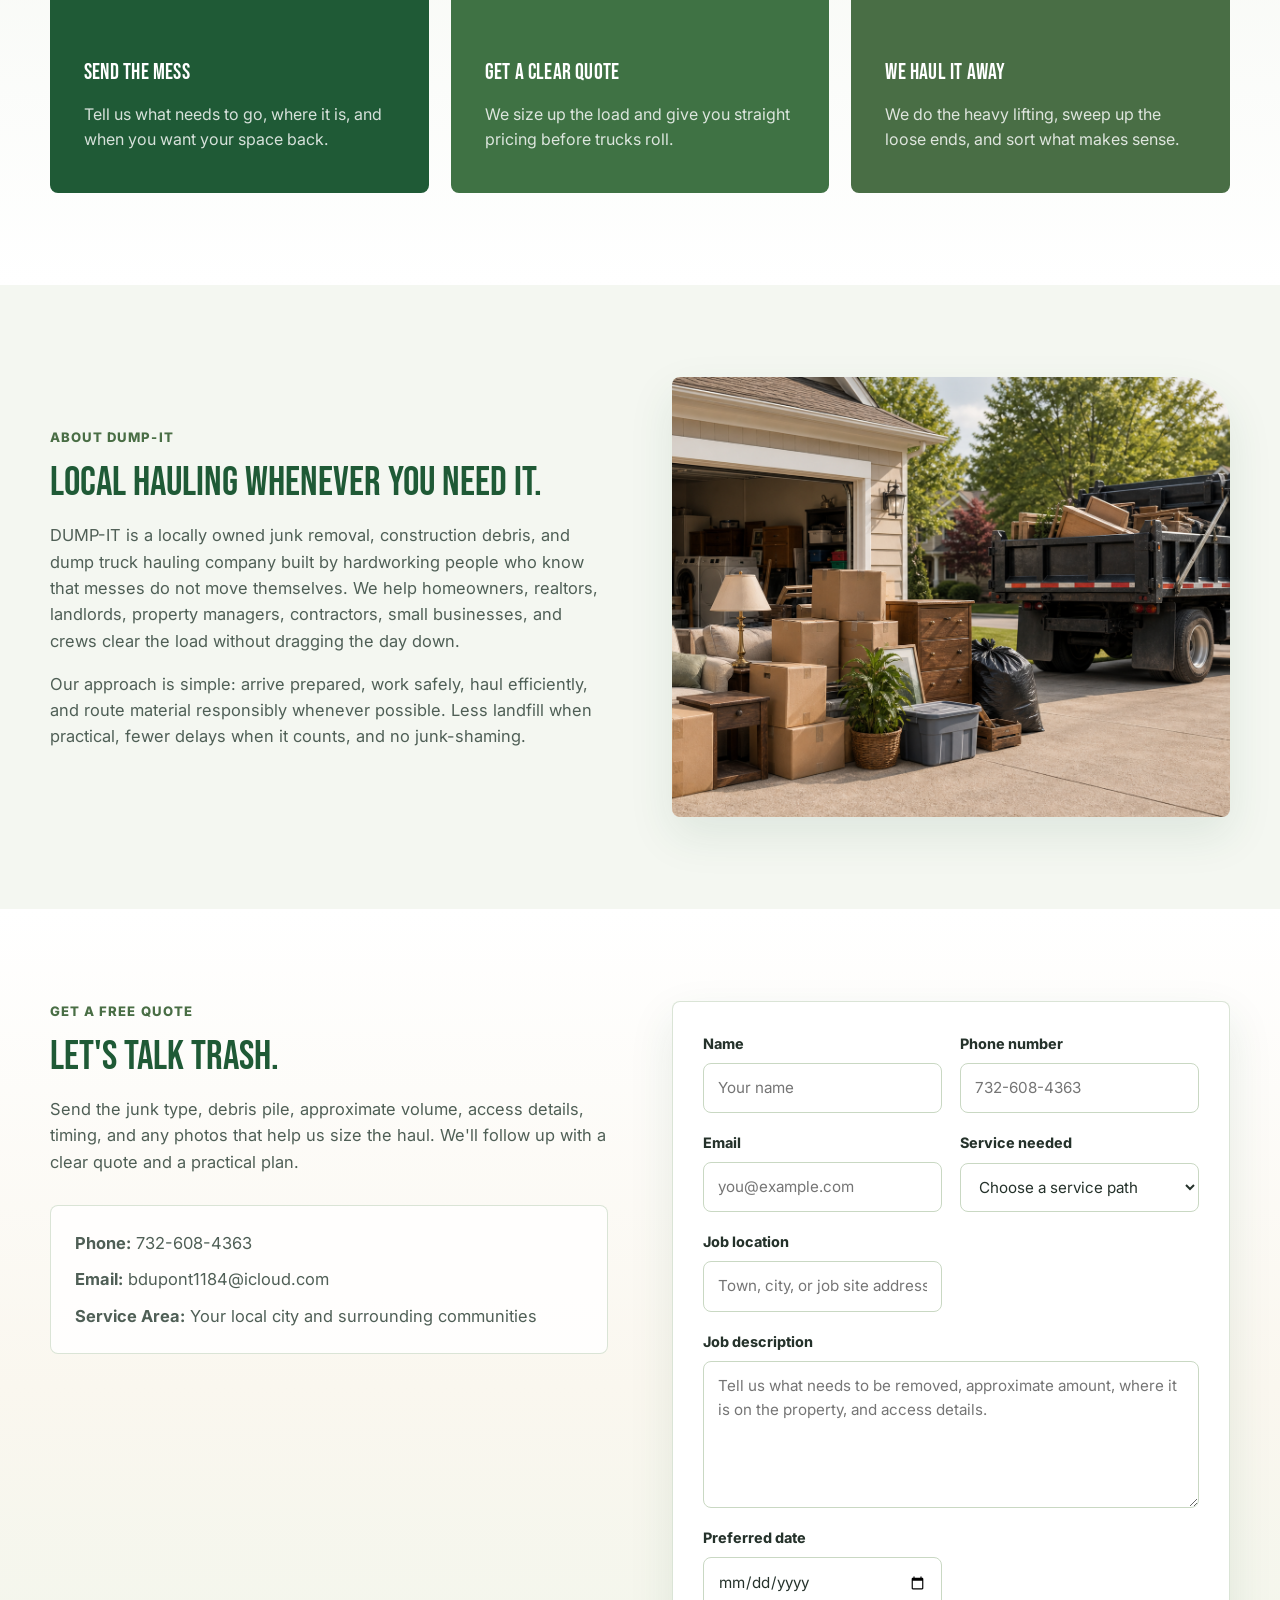
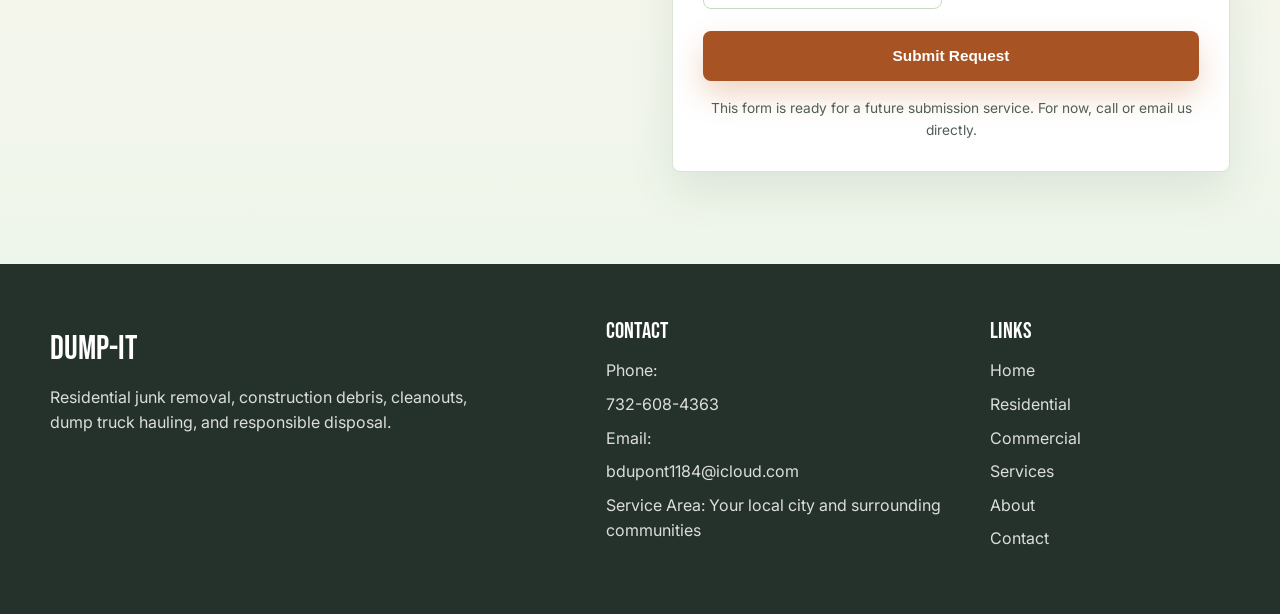
==== commit fdcf3ccf: "Refine homepage paths and footer branding" ====
--- a/index.html
+++ b/index.html
@@ -45,15 +45,14 @@
       <section class="hero section-shell">
         <div class="hero-content">
           <h1>DUMP-IT</h1>
-          <p class="hero-tagline">Junk Removal & Hauling Made Easy</p>
+          <p class="hero-tagline">Clean, simple junk removal and hauling</p>
           <p class="hero-copy">
-            From old couches and garage cleanouts to construction debris and job site
-            hauling, we'll dump the junk so you don't have to.
+            From home cleanouts to business pickups and job site debris, we help
+            clear the space so everything feels lighter, cleaner, and easier to manage.
           </p>
           <div class="hero-actions" aria-label="Primary actions">
-            <a class="button button-primary" href="residential.html">Residential Junk Removal</a>
-            <a class="button button-secondary" href="commercial.html">Commercial Hauling</a>
-            <a class="button button-call" href="tel:+17326084363">Call Now: 732-608-4363</a>
+            <a class="button button-primary" href="residential.html">Residential</a>
+            <a class="button button-secondary" href="commercial.html">Commercial</a>
           </div>
         </div>
 
@@ -70,8 +69,8 @@
         <div class="section-shell">
           <div class="section-heading compact">
             <span class="section-label">Choose Your Path</span>
-            <h2>What can we help you dump today?</h2>
-            <p>Got junk? We'll handle it. Pick the path that sounds most like your mess.</p>
+            <h2>What can we help you clear out?</h2>
+            <p>Choose the option that fits your project, and we will point you toward the right quote form.</p>
           </div>
 
           <div class="path-grid">
@@ -81,16 +80,16 @@
               </span>
               <h3>Residential Junk Removal</h3>
               <p>For homeowners, renters, moving cleanouts, garage cleanouts, furniture, appliances, yard waste, and everyday clutter.</p>
-              <a class="button button-primary" href="residential.html">I Need Residential Junk Removal</a>
+              <a class="button button-primary" href="residential.html">Residential</a>
             </article>
 
             <article class="path-card">
               <span class="icon-wrap" aria-hidden="true">
                 <svg viewBox="0 0 24 24"><path d="M3 8h12l3 4h3v6h-2.3a3 3 0 0 1-5.4 0H9.7a3 3 0 0 1-5.4 0H3V8Zm3 10a1 1 0 1 0 2 0 1 1 0 0 0-2 0Zm9 0a1 1 0 1 0 2 0 1 1 0 0 0-2 0ZM5 10v3h9.5L13 10H5Z"/></svg>
               </span>
-              <h3>Commercial & Residential Hauling</h3>
-              <p>For contractors, job sites, renovation debris, property cleanouts, landlords, businesses, and heavier hauling jobs.</p>
-              <a class="button button-primary" href="commercial.html">I Need Commercial Hauling</a>
+              <h3>Residential & Commercial Hauling</h3>
+              <p>For businesses, landlords, property managers, contractors, job sites, renovation debris, and larger hauling jobs.</p>
+              <a class="button button-primary" href="commercial.html">Commercial</a>
             </article>
           </div>
         </div>
@@ -276,7 +275,7 @@
               <select id="service" name="service" required>
                 <option value="">Choose a service path</option>
                 <option>Residential Junk Removal</option>
-                <option>Commercial / Construction Hauling</option>
+                <option>Commercial Hauling</option>
                 <option>Not Sure Yet</option>
               </select>
             </div>
@@ -308,7 +307,7 @@
       <div class="section-shell footer-grid">
         <div>
           <a class="brand footer-brand" href="index.html">
-            <img class="brand-logo" src="assets/dump-it-logo.svg" alt="DUMP-IT" />
+            <span>DUMP-IT</span>
           </a>
           <p>Residential junk removal, construction debris, cleanouts, dump truck hauling, and responsible disposal.</p>
         </div>
--- a/styles.css
+++ b/styles.css
@@ -151,8 +151,8 @@
 .hero-content h1 {
   margin: 0;
   color: var(--forest);
-  font-size: clamp(4rem, 11vw, 8.8rem);
-  line-height: 0.86;
+  font-size: clamp(3.35rem, 7.5vw, 6.4rem);
+  line-height: 0.96;
   font-family: "Bebas Neue", "Arial Narrow", Arial, sans-serif;
   font-weight: 400;
   letter-spacing: 0;
@@ -166,13 +166,13 @@
 }
 
 .hero-tagline {
-  margin: 28px 0 0;
+  margin: 22px 0 0;
   max-width: 560px;
   color: #304D37;
-  font-size: clamp(1.55rem, 3vw, 2.45rem);
-  line-height: 1.12;
-  font-family: "Bebas Neue", "Arial Narrow", Arial, sans-serif;
-  font-weight: 400;
+  font-size: clamp(1.25rem, 2.2vw, 1.75rem);
+  line-height: 1.28;
+  font-family: "Inter", Arial, sans-serif;
+  font-weight: 750;
 }
 
 .hero-copy {
@@ -302,7 +302,7 @@
 }
 
 .path-card h3 {
-  font-size: 2rem;
+  font-size: 1.72rem;
 }
 
 .path-card p {
@@ -363,8 +363,8 @@
 h2 {
   margin: 0;
   color: var(--forest);
-  font-size: clamp(2rem, 4vw, 3.7rem);
-  line-height: 1.05;
+  font-size: clamp(1.9rem, 3.2vw, 3rem);
+  line-height: 1.12;
   font-family: "Bebas Neue", "Arial Narrow", Arial, sans-serif;
   font-weight: 400;
   letter-spacing: 0;
@@ -900,7 +900,7 @@
   }
 
   .hero-content h1 {
-    font-size: clamp(2.85rem, 15.5vw, 4rem);
+    font-size: clamp(2.7rem, 12vw, 3.6rem);
   }
 
   .subpage-hero h1 {
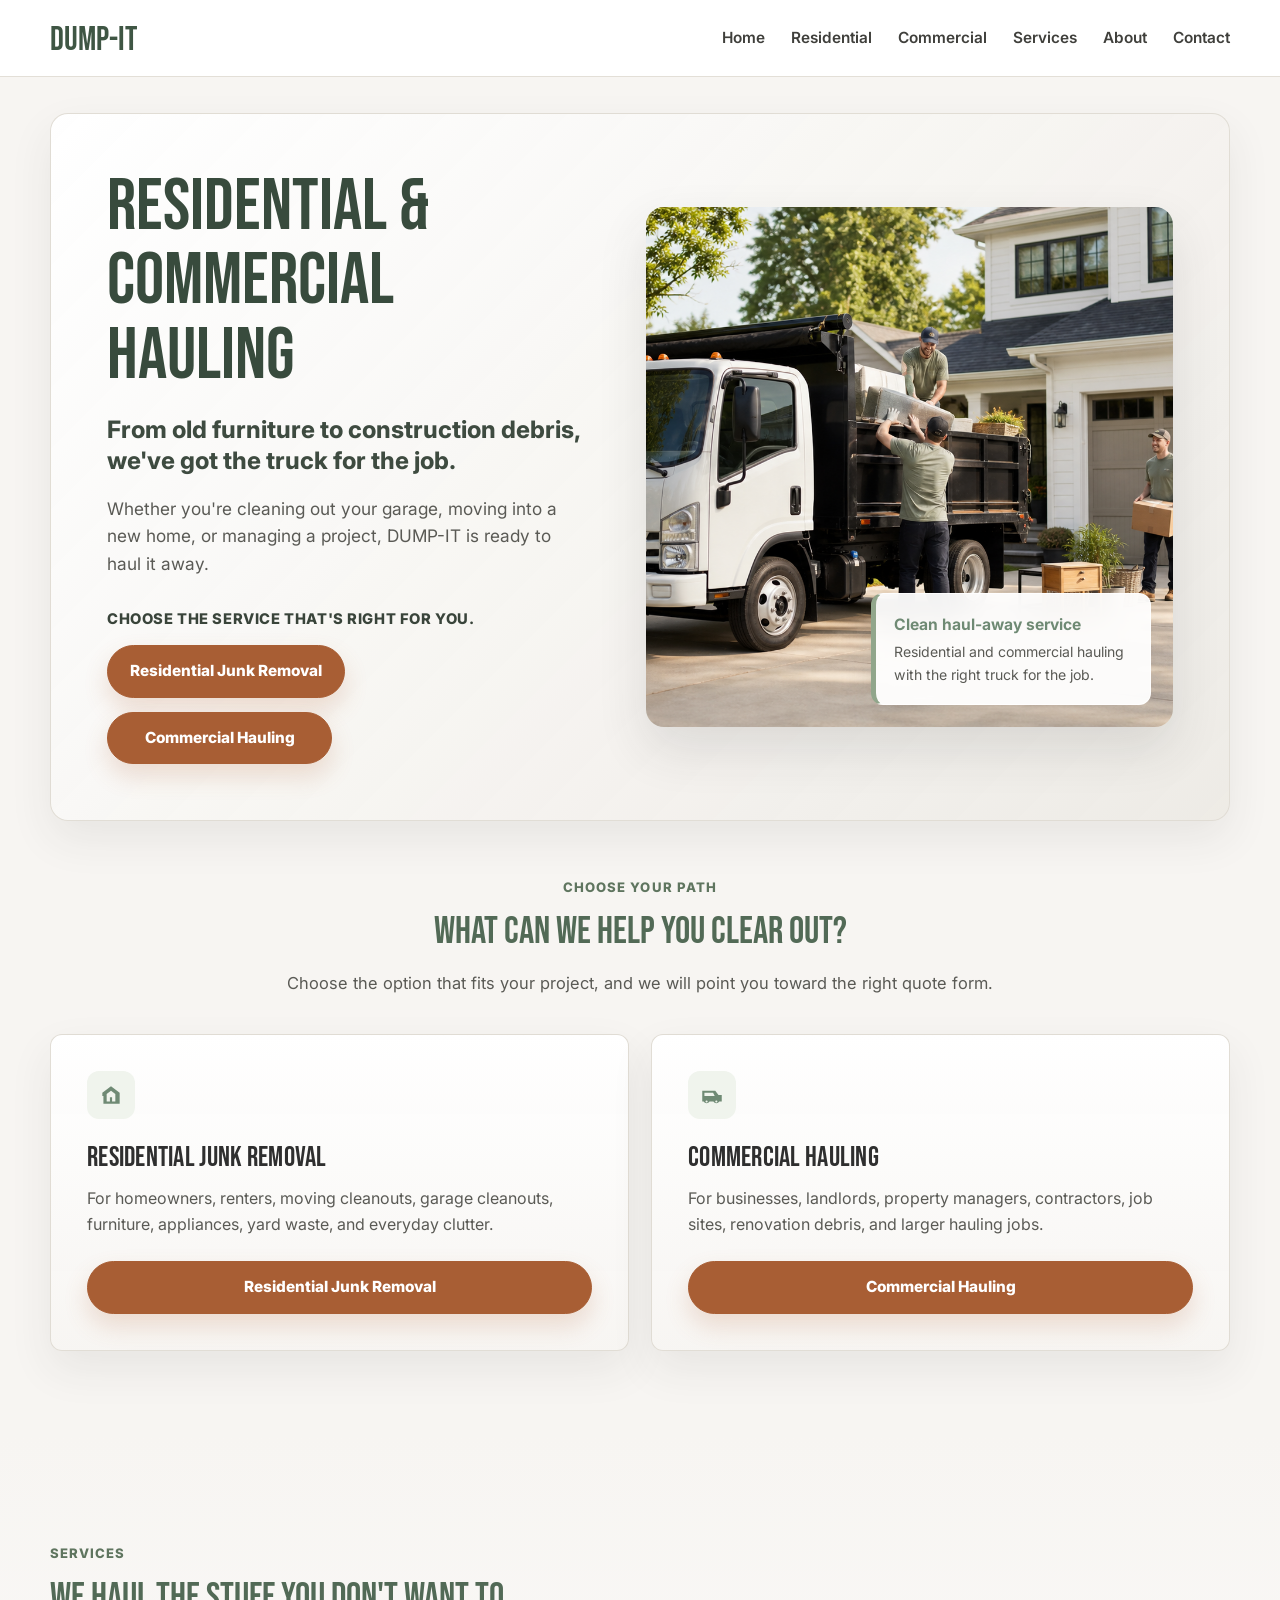
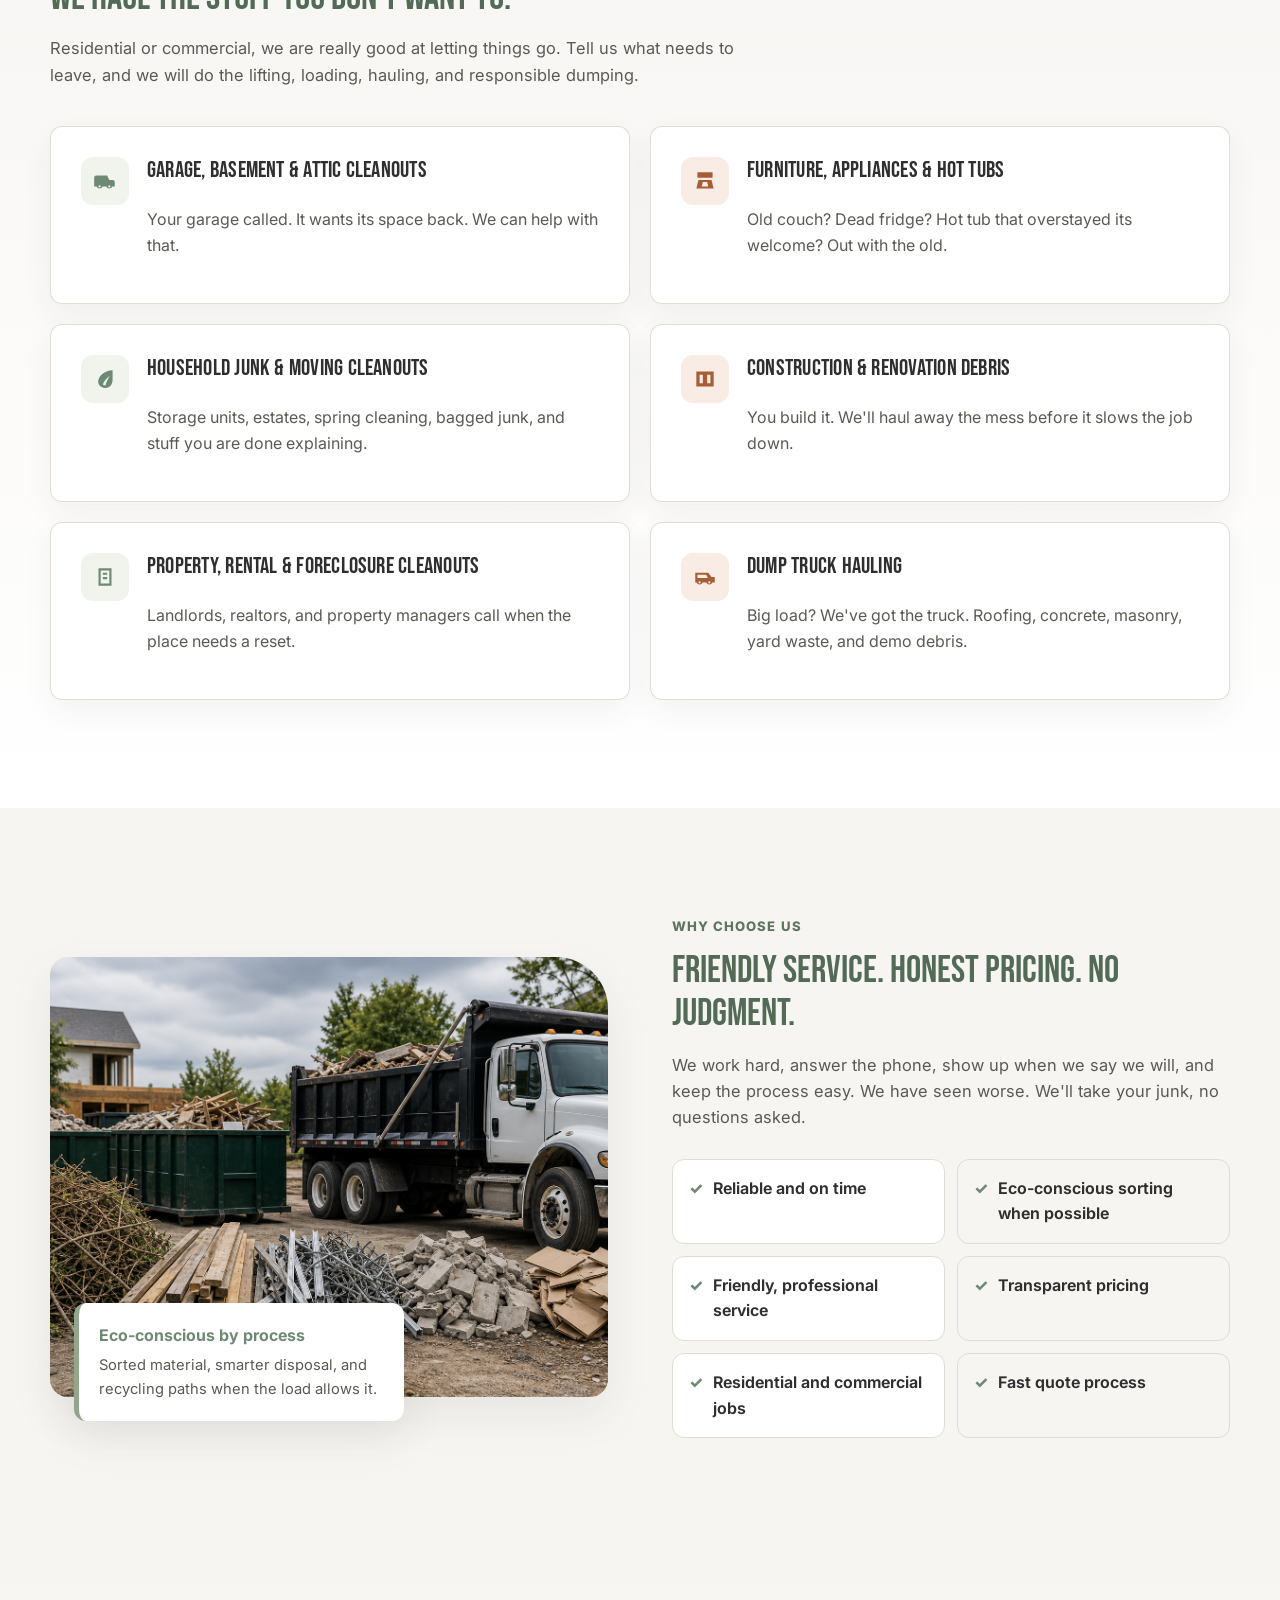
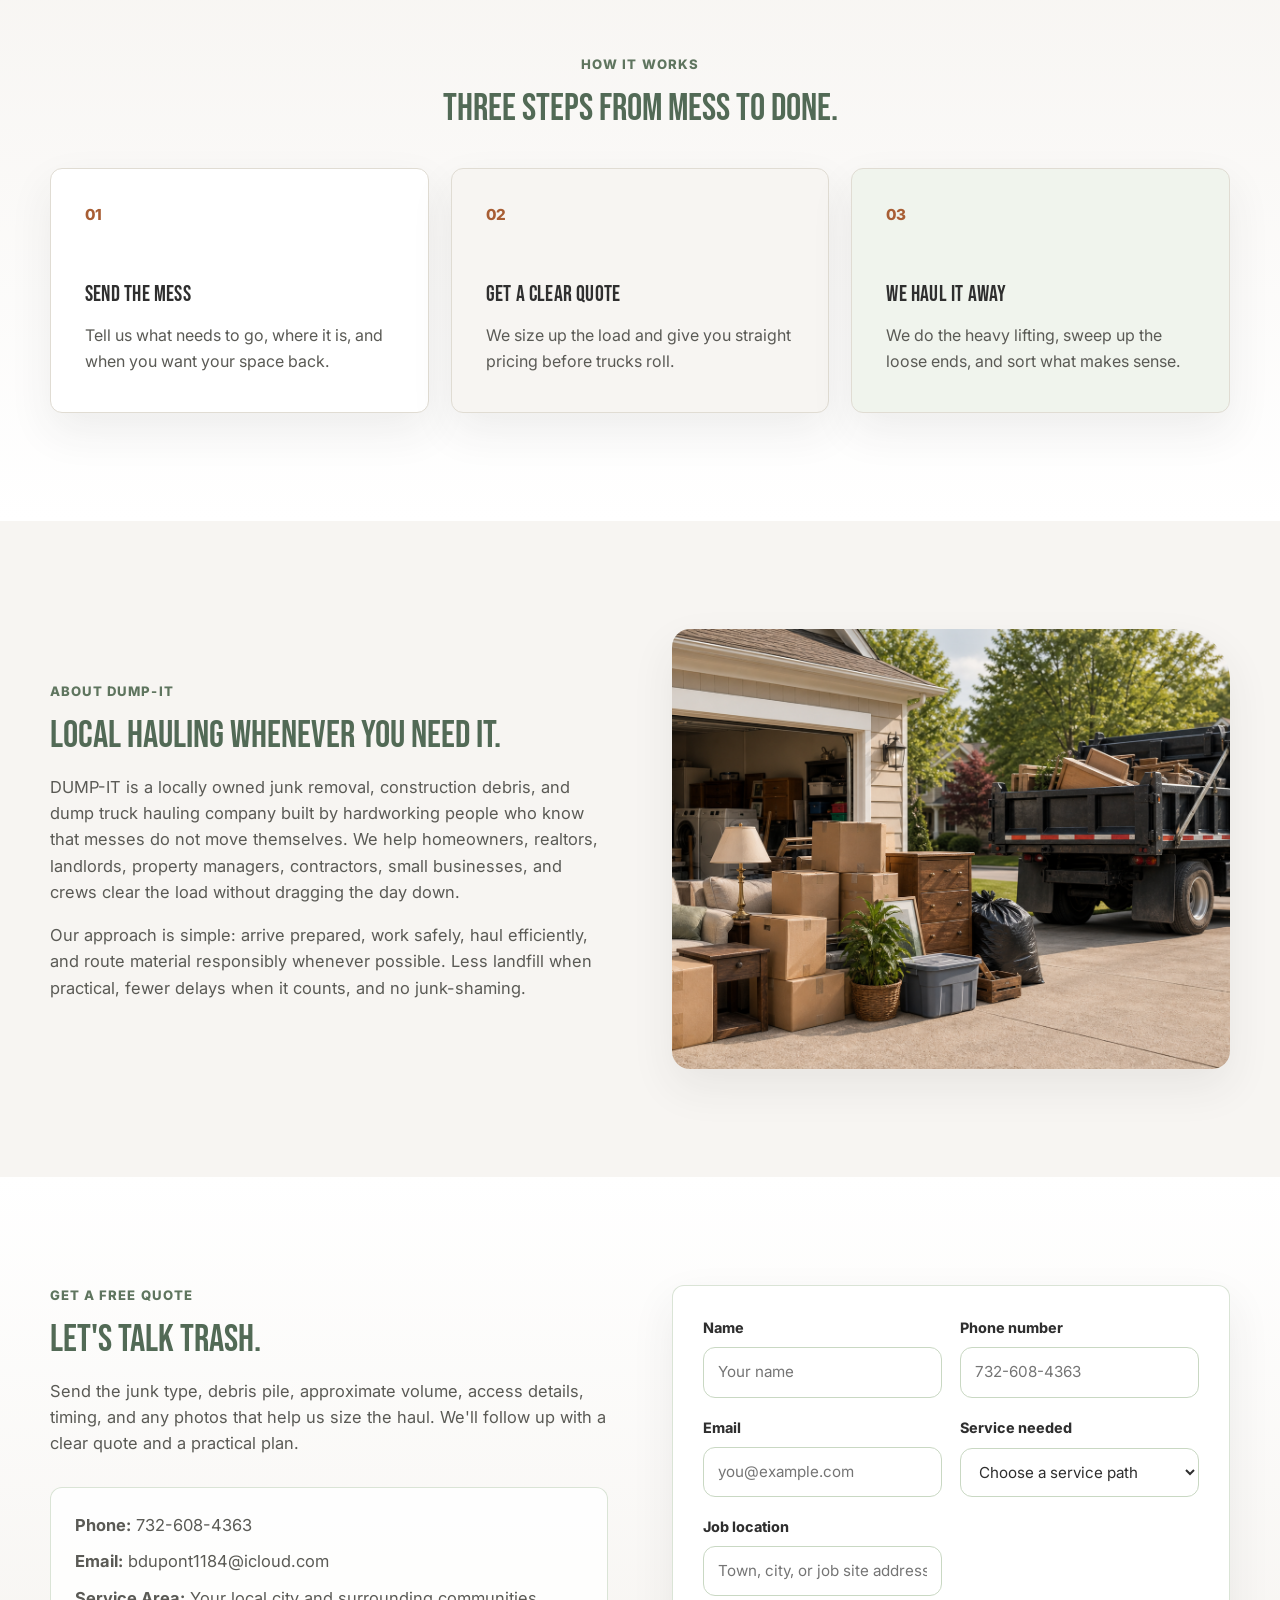
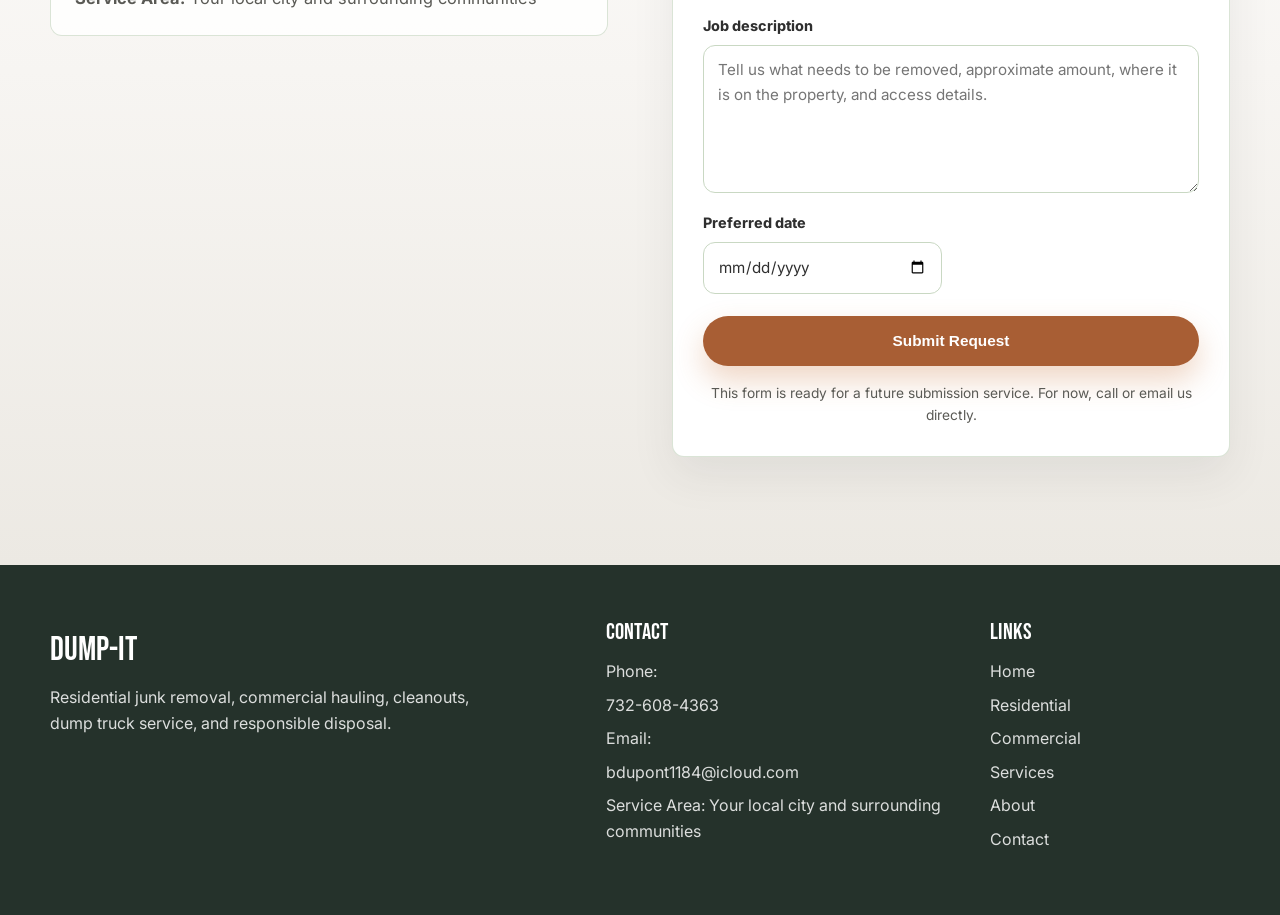
==== commit c5283164: "Make homepage a balanced hauling gateway" ====
--- a/index.html
+++ b/index.html
@@ -36,7 +36,6 @@
           <a href="#services">Services</a>
           <a href="#about">About</a>
           <a href="#contact">Contact</a>
-          <a class="nav-call" href="tel:+17326084363">Call Now</a>
         </div>
       </nav>
     </header>
@@ -44,20 +43,21 @@
     <main>
       <section class="hero section-shell">
         <div class="hero-content">
-          <h1>DUMP-IT</h1>
-          <p class="hero-tagline">Clean, simple junk removal and hauling</p>
+          <h1>Residential & Commercial Hauling</h1>
+          <p class="hero-tagline">From old furniture to construction debris, we've got the truck for the job.</p>
           <p class="hero-copy">
-            From home cleanouts to business pickups and job site debris, we help
-            clear the space so everything feels lighter, cleaner, and easier to manage.
+            Whether you're cleaning out your garage, moving into a new home, or
+            managing a project, DUMP-IT is ready to haul it away.
           </p>
+          <p class="choice-heading">Choose the service that's right for you.</p>
           <div class="hero-actions" aria-label="Primary actions">
-            <a class="button button-primary" href="residential.html">Residential</a>
-            <a class="button button-secondary" href="commercial.html">Commercial</a>
+            <a class="button button-choice" href="residential.html">Residential Junk Removal</a>
+            <a class="button button-choice" href="commercial.html">Commercial Hauling</a>
           </div>
         </div>
 
         <div class="hero-media" aria-label="DUMP-IT hauling service image">
-          <img src="assets/hero-dump-truck.png" alt="Clean dump truck ready for local hauling service" />
+          <img src="assets/hero-residential-commercial.png" alt="Clean dump truck and crew helping at a residential hauling job" />
           <div class="hero-note">
             <strong>Clean haul-away service</strong>
             <span>Residential and commercial hauling with the right truck for the job.</span>
@@ -80,16 +80,16 @@
               </span>
               <h3>Residential Junk Removal</h3>
               <p>For homeowners, renters, moving cleanouts, garage cleanouts, furniture, appliances, yard waste, and everyday clutter.</p>
-              <a class="button button-primary" href="residential.html">Residential</a>
+              <a class="button button-choice" href="residential.html">Residential Junk Removal</a>
             </article>
 
             <article class="path-card">
               <span class="icon-wrap" aria-hidden="true">
                 <svg viewBox="0 0 24 24"><path d="M3 8h12l3 4h3v6h-2.3a3 3 0 0 1-5.4 0H9.7a3 3 0 0 1-5.4 0H3V8Zm3 10a1 1 0 1 0 2 0 1 1 0 0 0-2 0Zm9 0a1 1 0 1 0 2 0 1 1 0 0 0-2 0ZM5 10v3h9.5L13 10H5Z"/></svg>
               </span>
-              <h3>Residential & Commercial Hauling</h3>
+              <h3>Commercial Hauling</h3>
               <p>For businesses, landlords, property managers, contractors, job sites, renovation debris, and larger hauling jobs.</p>
-              <a class="button button-primary" href="commercial.html">Commercial</a>
+              <a class="button button-choice" href="commercial.html">Commercial Hauling</a>
             </article>
           </div>
         </div>
@@ -309,7 +309,7 @@
           <a class="brand footer-brand" href="index.html">
             <span>DUMP-IT</span>
           </a>
-          <p>Residential junk removal, construction debris, cleanouts, dump truck hauling, and responsible disposal.</p>
+          <p>Residential junk removal, commercial hauling, cleanouts, dump truck service, and responsible disposal.</p>
         </div>
         <div>
           <h3>Contact</h3>
--- a/styles.css
+++ b/styles.css
@@ -1,18 +1,18 @@
 :root {
-  --forest: #1F5A36;
-  --sage: #9DBA92;
-  --sage-soft: #EEF5EA;
-  --moss: #496E45;
-  --sand: #EFE6D2;
-  --sand-soft: #FAF7EF;
+  --forest: #6F8A74;
+  --sage: #91A68B;
+  --sage-soft: #F0F4ED;
+  --moss: #5F755F;
+  --sand: #DDD5C7;
+  --sand-soft: #ECE9E3;
   --cream: #FFFFFF;
-  --orange: #A85324;
-  --orange-dark: #823E17;
-  --charcoal: #25322B;
-  --muted: #4F5F56;
-  --line: #D9E3D4;
-  --shadow: 0 18px 45px rgba(31, 90, 54, 0.1);
-  --radius: 8px;
+  --orange: #A85E34;
+  --orange-dark: #864927;
+  --charcoal: #2F2F2F;
+  --muted: #5A5A55;
+  --line: #E0DCD3;
+  --shadow: 0 18px 44px rgba(47, 47, 47, 0.08);
+  --radius: 12px;
   --max-width: 1180px;
 }
 
@@ -27,7 +27,7 @@
 body {
   margin: 0;
   color: var(--charcoal);
-  background: #F4F7F1;
+  background: #F7F5F2;
   font-family: "Inter", Arial, sans-serif;
   line-height: 1.6;
   overflow-x: hidden;
@@ -48,7 +48,7 @@
   top: 0;
   z-index: 20;
   background: rgba(255, 255, 255, 0.94);
-  border-bottom: 1px solid rgba(217, 227, 212, 0.95);
+  border-bottom: 1px solid rgba(224, 220, 211, 0.9);
   backdrop-filter: blur(16px);
 }
 
@@ -70,7 +70,7 @@
   display: inline-flex;
   align-items: center;
   gap: 10px;
-  color: var(--forest);
+  color: #3F5644;
   font-family: "Bebas Neue", "Arial Narrow", Arial, sans-serif;
   font-size: 2.15rem;
   font-weight: 400;
@@ -93,7 +93,7 @@
   display: flex;
   align-items: center;
   gap: 26px;
-  color: #33463A;
+  color: #3F3F3B;
   font-size: 0.96rem;
   font-weight: 600;
 }
@@ -103,7 +103,7 @@
 }
 
 .nav-links a:hover {
-  color: var(--forest);
+  color: #536B56;
 }
 
 .nav-call {
@@ -133,26 +133,25 @@
 
 .hero {
   display: grid;
-  grid-template-columns: 0.92fr 1.08fr;
+  grid-template-columns: 0.95fr 1.05fr;
   align-items: center;
-  gap: 56px;
+  gap: 62px;
   width: min(var(--max-width), calc(100% - 40px));
-  margin: 28px auto 0;
-  padding: 48px;
+  margin: 36px auto 0;
+  padding: 56px;
   color: var(--charcoal);
   background:
-    linear-gradient(135deg, rgba(255, 255, 255, 0.98), rgba(238, 245, 234, 0.94)),
-    repeating-linear-gradient(45deg, rgba(31, 90, 54, 0.035) 0 1px, transparent 1px 16px);
-  border: 1px solid rgba(217, 227, 212, 0.95);
-  border-radius: 8px;
+    linear-gradient(135deg, rgba(255, 255, 255, 0.98), rgba(236, 233, 227, 0.86));
+  border: 1px solid rgba(224, 220, 211, 0.95);
+  border-radius: 18px;
   box-shadow: var(--shadow);
 }
 
 .hero-content h1 {
   margin: 0;
-  color: var(--forest);
-  font-size: clamp(3.35rem, 7.5vw, 6.4rem);
-  line-height: 0.96;
+  color: #384B3D;
+  font-size: clamp(2.85rem, 5.7vw, 4.95rem);
+  line-height: 1.02;
   font-family: "Bebas Neue", "Arial Narrow", Arial, sans-serif;
   font-weight: 400;
   letter-spacing: 0;
@@ -168,8 +167,8 @@
 .hero-tagline {
   margin: 22px 0 0;
   max-width: 560px;
-  color: #304D37;
-  font-size: clamp(1.25rem, 2.2vw, 1.75rem);
+  color: #3E4B40;
+  font-size: clamp(1.15rem, 1.9vw, 1.5rem);
   line-height: 1.28;
   font-family: "Inter", Arial, sans-serif;
   font-weight: 750;
@@ -177,16 +176,25 @@
 
 .hero-copy {
   max-width: 620px;
-  margin: 22px 0 0;
+  margin: 18px 0 0;
   color: var(--muted);
   font-size: 1.08rem;
+}
+
+.choice-heading {
+  margin: 30px 0 0;
+  color: #39443A;
+  font-size: 0.92rem;
+  font-weight: 800;
+  letter-spacing: 0.04em;
+  text-transform: uppercase;
 }
 
 .hero-actions {
   display: flex;
   flex-wrap: wrap;
   gap: 14px;
-  margin-top: 34px;
+  margin-top: 14px;
 }
 
 .button {
@@ -195,7 +203,7 @@
   align-items: center;
   justify-content: center;
   border: 1px solid transparent;
-  border-radius: var(--radius);
+  border-radius: 999px;
   padding: 13px 22px;
   font-size: 0.96rem;
   font-weight: 800;
@@ -204,6 +212,20 @@
 
 .button:hover {
   transform: translateY(-2px);
+}
+
+.button-choice {
+  min-width: 225px;
+  color: #FFFFFF;
+  background: var(--orange);
+  border-color: var(--orange);
+  box-shadow: 0 12px 24px rgba(184, 106, 60, 0.2);
+}
+
+.button-choice:hover {
+  background: var(--orange-dark);
+  border-color: var(--orange-dark);
+  box-shadow: 0 16px 30px rgba(184, 106, 60, 0.25);
 }
 
 .button-primary {
@@ -244,9 +266,9 @@
   position: relative;
   min-height: 520px;
   overflow: hidden;
-  border-radius: 8px;
+  border-radius: 18px;
   background: var(--sage-soft);
-  box-shadow: 0 24px 60px rgba(31, 90, 54, 0.18);
+  box-shadow: 0 22px 50px rgba(47, 47, 47, 0.12);
 }
 
 .hero-media img {
@@ -265,14 +287,14 @@
   color: var(--charcoal);
   background: rgba(255, 255, 255, 0.94);
   border: 1px solid rgba(255, 255, 255, 0.78);
-  border-left: 5px solid var(--orange);
-  border-radius: var(--radius);
-  box-shadow: 0 16px 34px rgba(31, 75, 53, 0.16);
+  border-left: 5px solid var(--sage);
+  border-radius: var(--radius);
+  box-shadow: 0 16px 34px rgba(47, 47, 47, 0.12);
   backdrop-filter: blur(14px);
 }
 
 .path-section {
-  padding: 30px 0 68px;
+  padding: 56px 0 84px;
 }
 
 .path-grid {
@@ -282,14 +304,14 @@
 }
 
 .path-card {
-  min-height: 310px;
-  padding: 32px;
+  min-height: 300px;
+  padding: 36px;
   display: flex;
   flex-direction: column;
   align-items: flex-start;
   background:
-    linear-gradient(180deg, rgba(255, 255, 255, 0.99), rgba(250, 247, 239, 0.96));
-  border: 1px solid rgba(217, 227, 212, 0.95);
+    linear-gradient(180deg, rgba(255, 255, 255, 0.99), rgba(247, 245, 242, 0.98));
+  border: 1px solid rgba(224, 220, 211, 0.95);
   border-radius: var(--radius);
   box-shadow: var(--shadow);
   transition: transform 180ms ease, box-shadow 180ms ease, border-color 180ms ease;
@@ -297,8 +319,8 @@
 
 .path-card:hover {
   transform: translateY(-5px);
-  border-color: rgba(47, 107, 59, 0.32);
-  box-shadow: 0 22px 48px rgba(51, 51, 51, 0.14);
+  border-color: rgba(145, 166, 139, 0.65);
+  box-shadow: 0 22px 48px rgba(47, 47, 47, 0.1);
 }
 
 .path-card h3 {
@@ -332,12 +354,12 @@
 }
 
 .section {
-  padding: 92px 0;
+  padding: 108px 0;
 }
 
 .section-services,
 .section-process {
-  background: linear-gradient(180deg, #F4F7F1 0%, #FFFFFF 100%);
+  background: linear-gradient(180deg, #F7F5F2 0%, #FFFFFF 100%);
 }
 
 .section-heading {
@@ -362,8 +384,8 @@
 
 h2 {
   margin: 0;
-  color: var(--forest);
-  font-size: clamp(1.9rem, 3.2vw, 3rem);
+  color: #526A56;
+  font-size: clamp(1.85rem, 3vw, 2.85rem);
   line-height: 1.12;
   font-family: "Bebas Neue", "Arial Narrow", Arial, sans-serif;
   font-weight: 400;
@@ -391,27 +413,27 @@
 .service-grid {
   display: grid;
   grid-template-columns: repeat(2, 1fr);
-  gap: 16px;
+  gap: 20px;
 }
 
 .service-card {
   min-height: 178px;
-  padding: 28px;
+  padding: 30px;
   display: grid;
   grid-template-columns: auto 1fr;
   align-items: start;
   column-gap: 18px;
   background: rgba(255, 255, 255, 0.96);
-  border: 1px solid rgba(217, 227, 212, 0.95);
-  border-radius: var(--radius);
-  box-shadow: 0 10px 28px rgba(39, 48, 43, 0.06);
+  border: 1px solid rgba(224, 220, 211, 0.95);
+  border-radius: var(--radius);
+  box-shadow: 0 12px 30px rgba(47, 47, 47, 0.055);
   transition: transform 180ms ease, box-shadow 180ms ease, border-color 180ms ease;
 }
 
 .service-card:hover {
   transform: translateY(-5px);
-  border-color: rgba(196, 106, 46, 0.4);
-  box-shadow: 0 20px 42px rgba(51, 51, 51, 0.1), 0 10px 24px rgba(196, 106, 46, 0.12);
+  border-color: rgba(145, 166, 139, 0.6);
+  box-shadow: 0 20px 42px rgba(47, 47, 47, 0.08), 0 10px 24px rgba(184, 106, 60, 0.08);
 }
 
 .icon-wrap {
@@ -432,7 +454,7 @@
 
 .service-card:nth-child(even) .icon-wrap {
   color: var(--orange);
-  background: #F8E9DD;
+  background: #F8ECE4;
 }
 
 .icon-wrap svg {
@@ -470,7 +492,7 @@
   width: 100%;
   min-height: 440px;
   object-fit: cover;
-  border-radius: 8px 48px 8px 8px;
+  border-radius: 18px 52px 18px 18px;
   box-shadow: var(--shadow);
 }
 
@@ -481,7 +503,7 @@
   width: min(330px, calc(100% - 48px));
   padding: 20px;
   background: #fff;
-  border-left: 5px solid var(--orange);
+  border-left: 5px solid var(--sage);
   border-radius: var(--radius);
   box-shadow: var(--shadow);
 }
@@ -514,16 +536,16 @@
   gap: 10px;
   min-height: 58px;
   padding: 16px;
-  background: #F8FBF6;
+  background: #FFFFFF;
   border: 1px solid var(--line);
   border-radius: var(--radius);
-  color: #38443e;
+  color: var(--charcoal);
   font-weight: 650;
 }
 
 .benefit-list div:nth-child(even) {
-  background: #FFF8EF;
-  border-color: #EAD7C4;
+  background: #F7F5F2;
+  border-color: var(--line);
 }
 
 .benefit-list span {
@@ -543,34 +565,36 @@
   overflow: hidden;
   min-height: 245px;
   padding: 34px;
-  background: #1F5A36;
-  border-radius: var(--radius);
-  color: var(--cream);
+  background: #FFFFFF;
+  border: 1px solid var(--line);
+  border-radius: var(--radius);
+  color: var(--charcoal);
+  box-shadow: var(--shadow);
 }
 
 .process-step:nth-child(2) {
-  background: #3F7244;
+  background: #F7F5F2;
 }
 
 .process-step:nth-child(3) {
-  background: #496E45;
+  background: #F0F4ED;
 }
 
 .process-step span {
   display: block;
   margin-bottom: 54px;
-  color: rgba(255, 255, 255, 0.72);
+  color: var(--orange);
   font-size: 0.95rem;
   font-weight: 800;
 }
 
 .process-step h3 {
-  color: var(--cream);
+  color: var(--charcoal);
   font-size: 1.35rem;
 }
 
 .process-step p {
-  color: rgba(255, 255, 255, 0.82);
+  color: var(--muted);
 }
 
 .about-grid {
@@ -590,7 +614,7 @@
 }
 
 .section-contact {
-  background: linear-gradient(180deg, #FFFFFF 0%, #FAF7EF 50%, #EEF5EA 100%);
+  background: linear-gradient(180deg, #FFFFFF 0%, #F7F5F2 50%, #ECE9E3 100%);
 }
 
 .subpage-hero {
@@ -900,7 +924,7 @@
   }
 
   .hero-content h1 {
-    font-size: clamp(2.7rem, 12vw, 3.6rem);
+    font-size: clamp(2.35rem, 10vw, 3.2rem);
   }
 
   .subpage-hero h1 {
